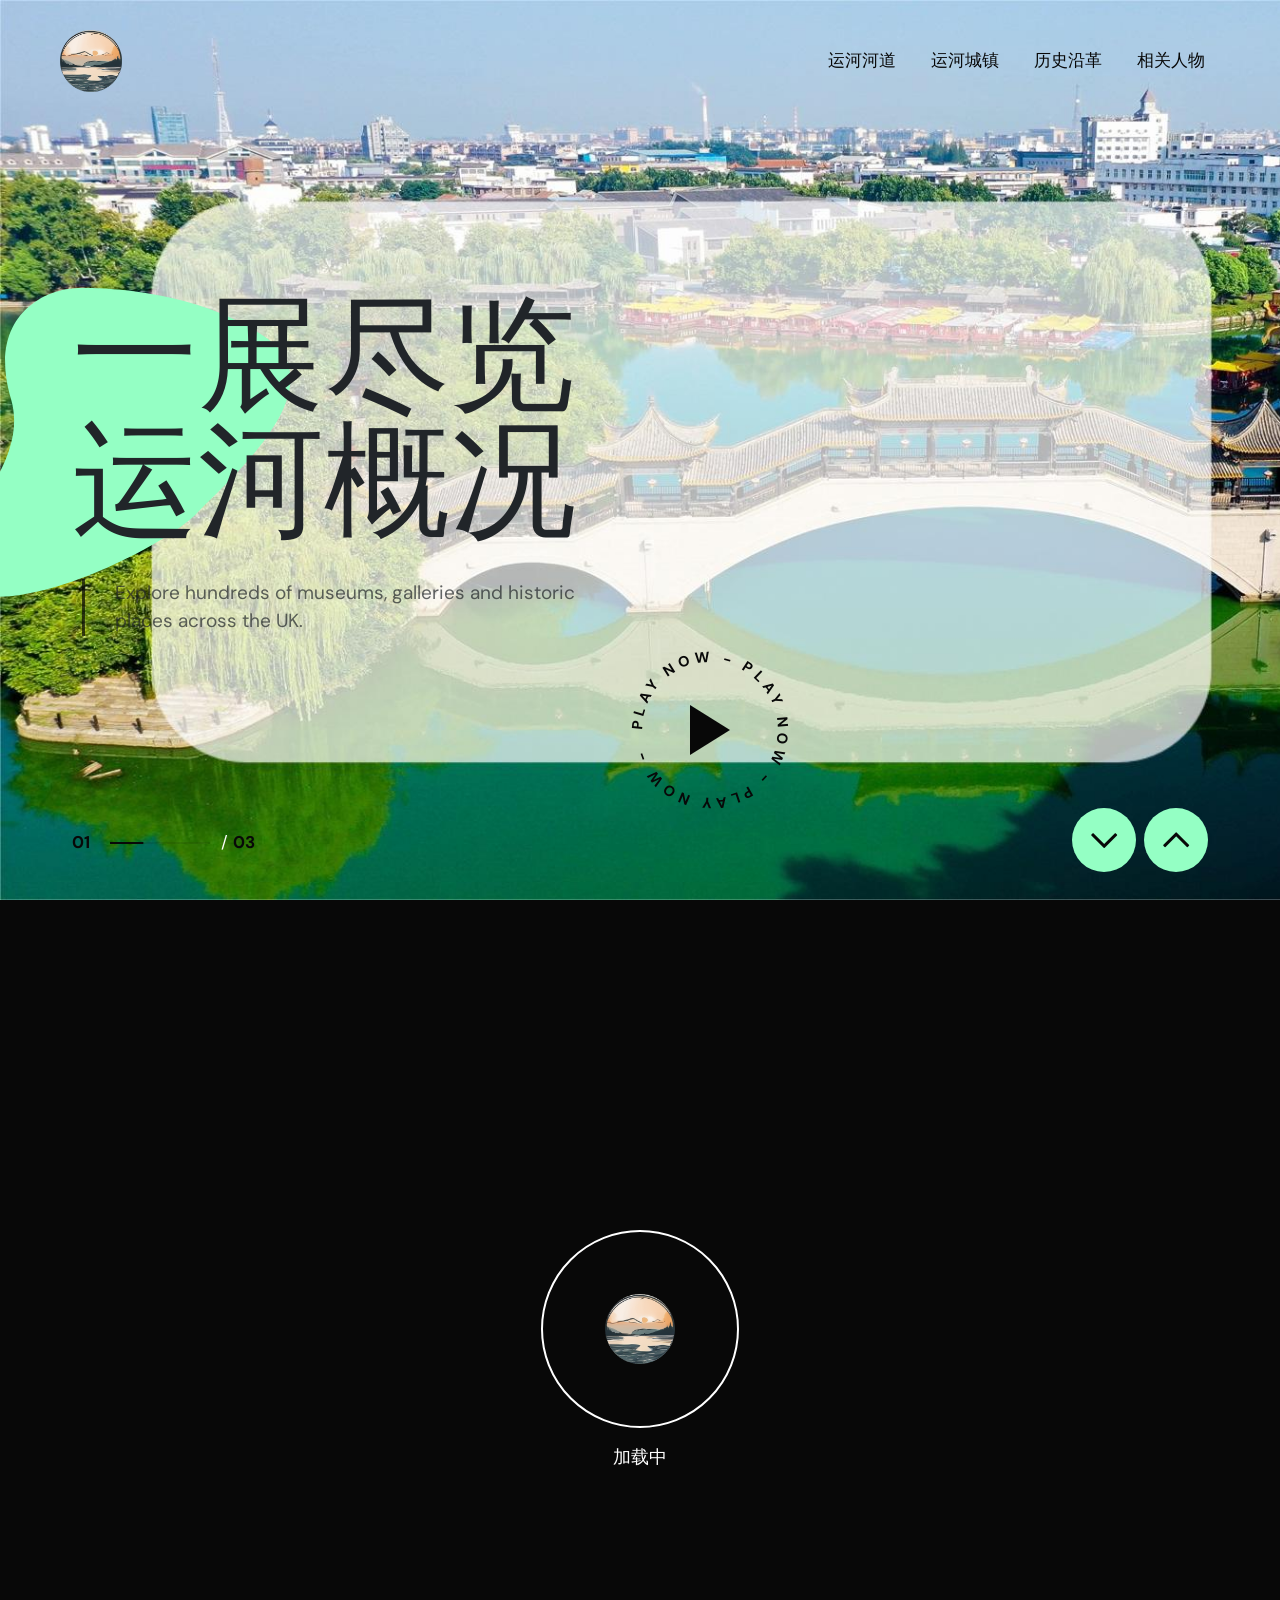
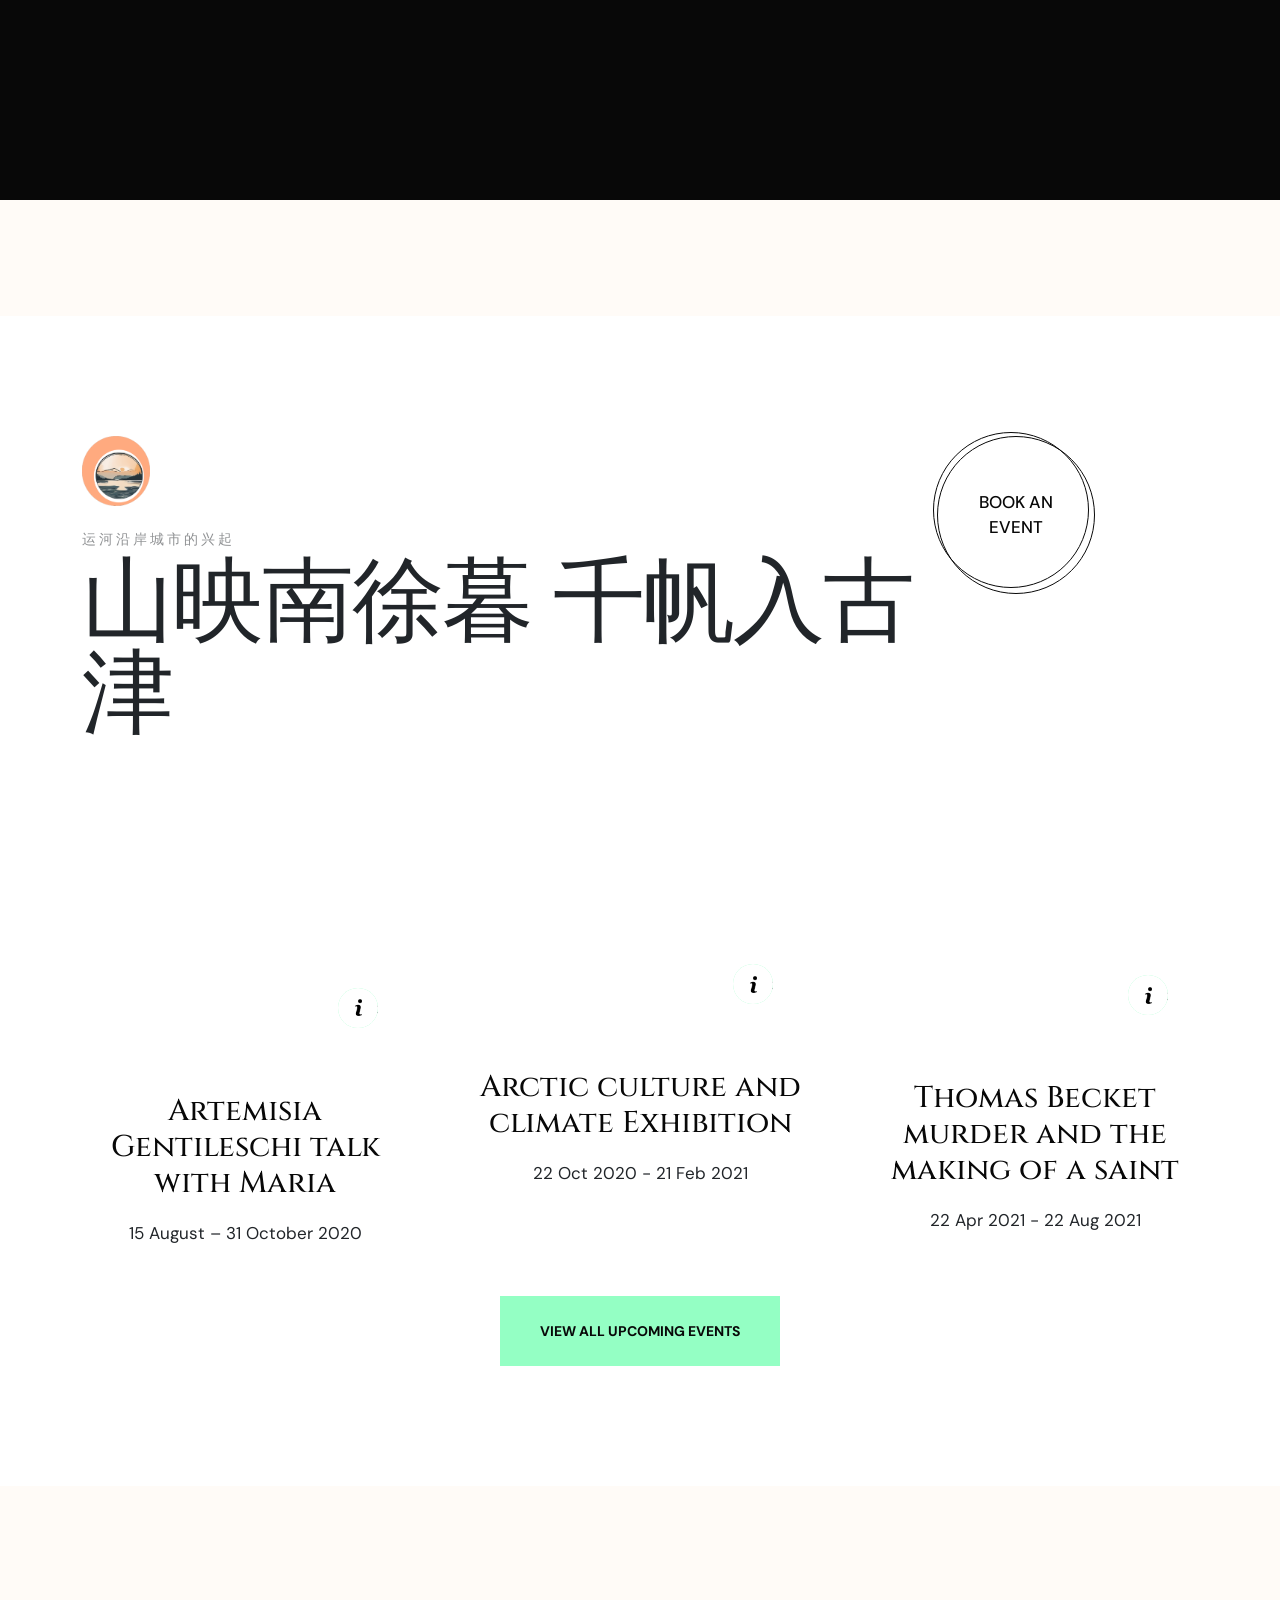
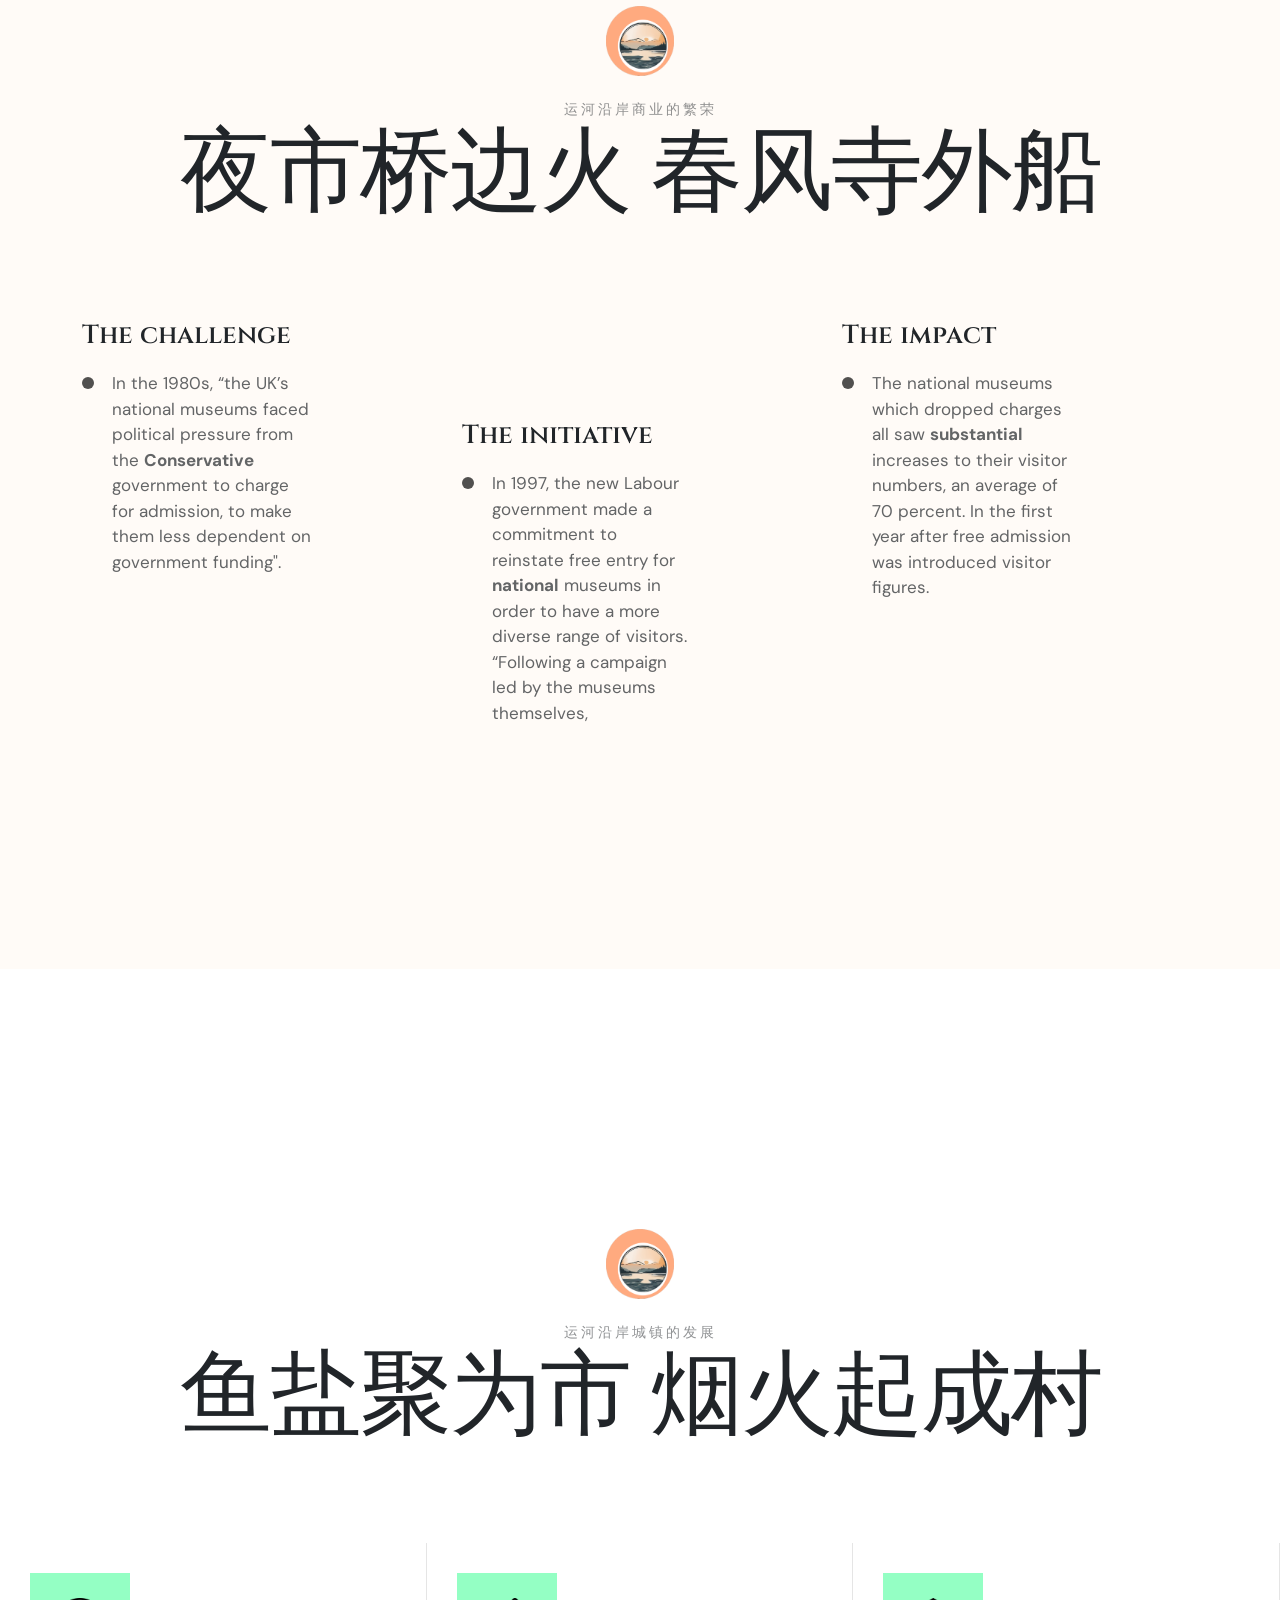
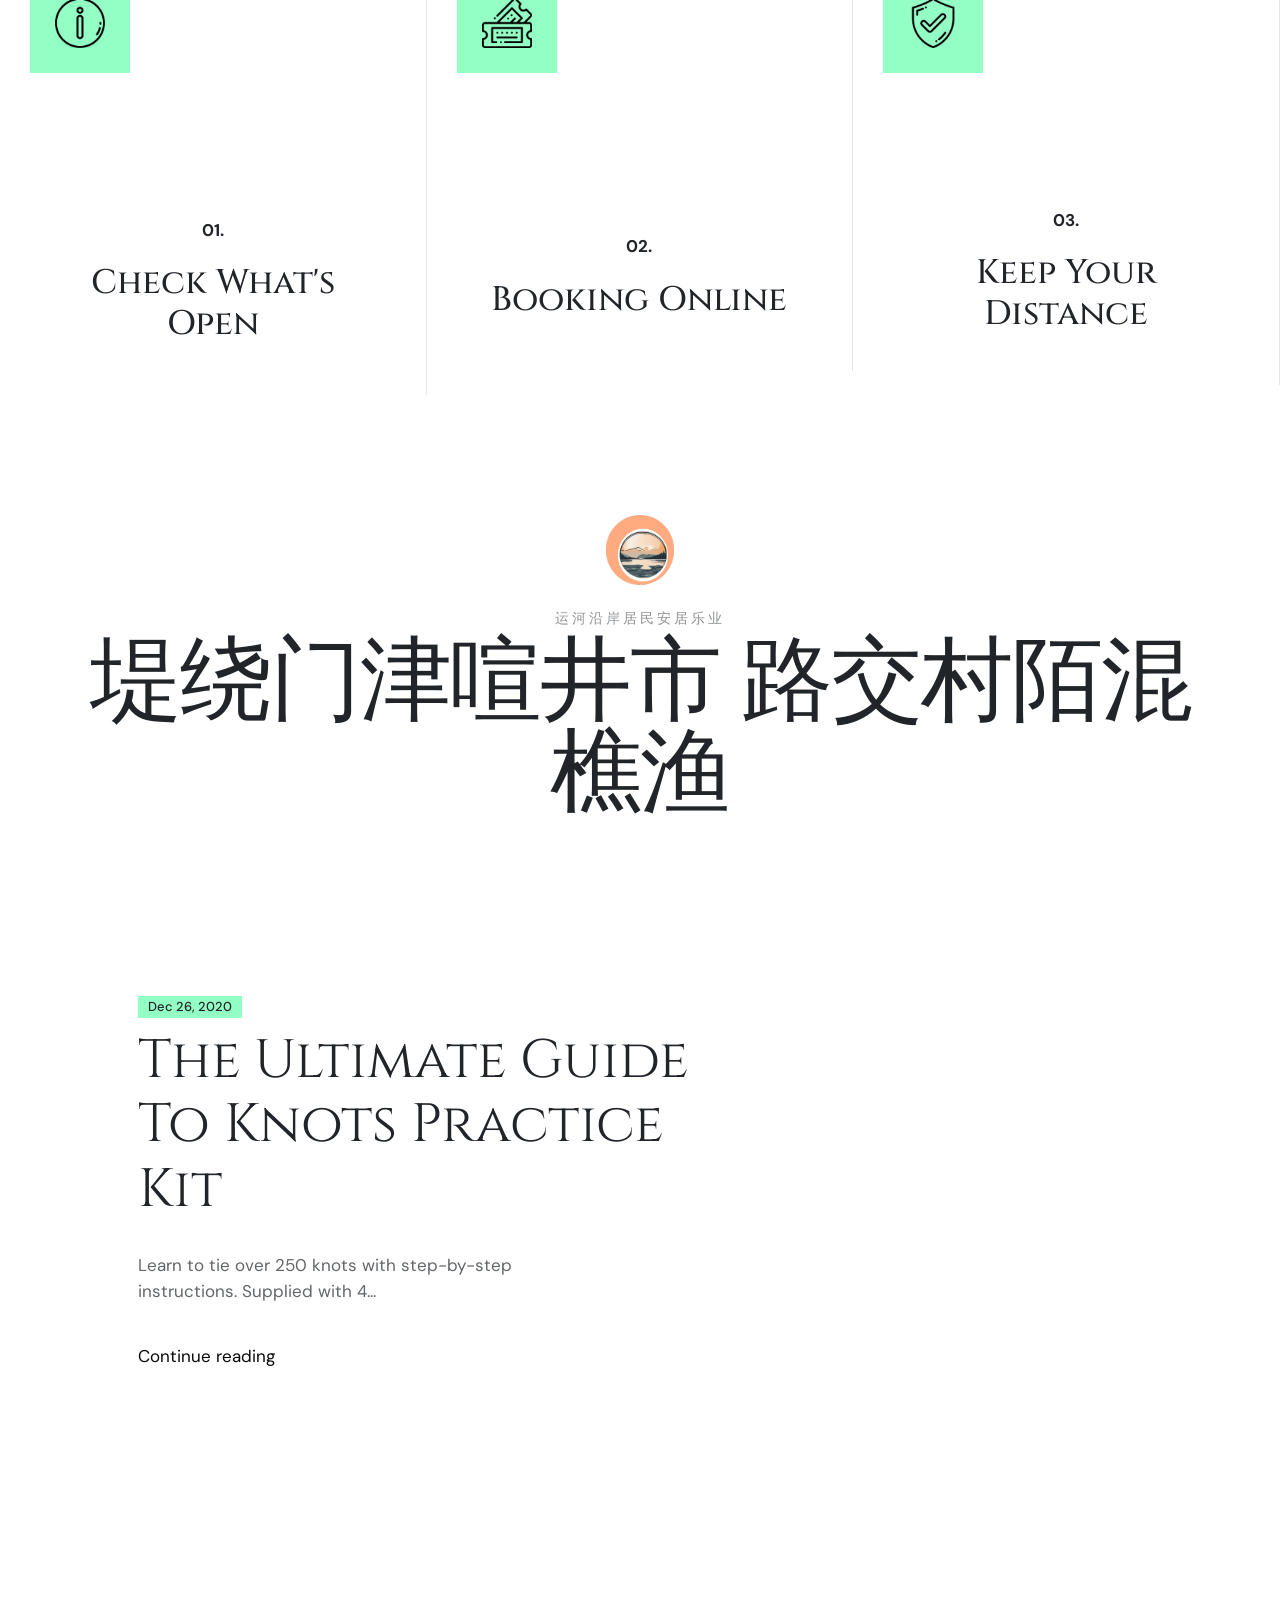
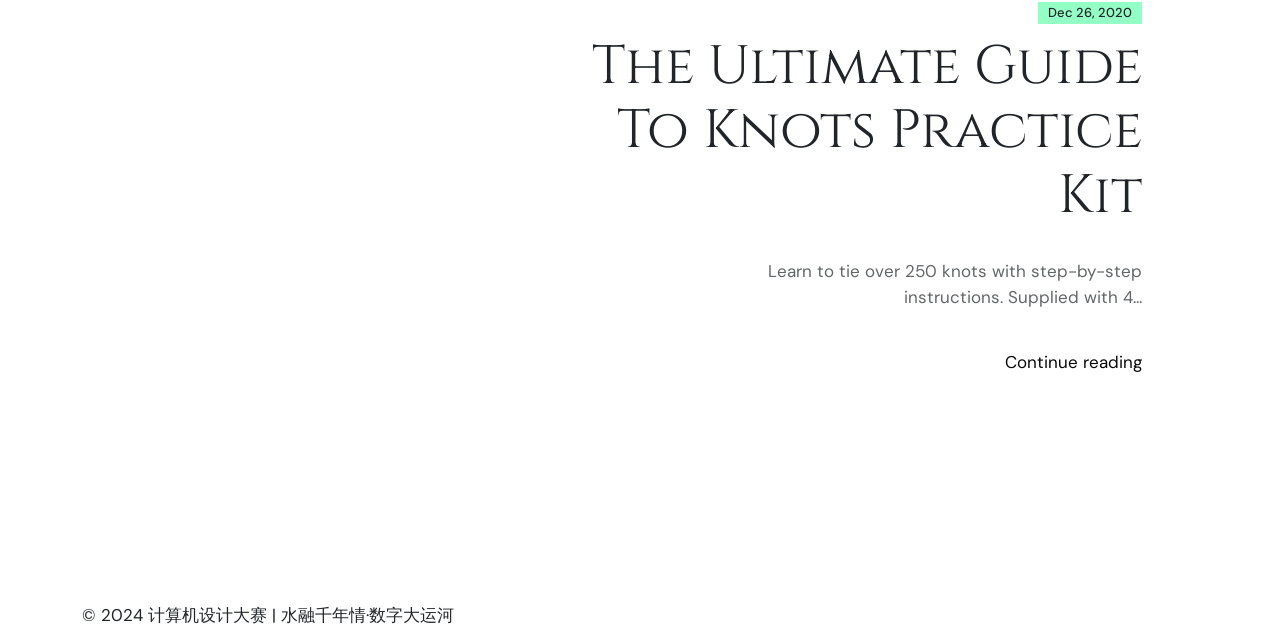
==== index.html @ 743c01a0 "4.28 noformal" ====
﻿<!doctype html>
<html lang="en">
<head>
<meta charset="utf-8">
<meta name="viewport" content="width=device-width, initial-scale=1, shrink-to-fit=no">
<meta name="theme-color" content="#feed01"/>
<title>水融千年情 | 数字大运河</title>
<meta name="author" content="Themezinho">
<meta name="description" content="For all kind of exhibition museum website">
<meta name="keywords" content="wandau, exhibition, museum, art, history, entry, ticket, contemporary, modern, booking, visit, culture, life, centuries, roots, fancy, themezinho">

<!-- SOCIAL MEDIA META -->
<meta property="og:description" content="Wandau | Art & History Museum">
<meta property="og:image" content="preview.png">
<meta property="og:site_name" content="wandau">
<meta property="og:title" content="wandau">
<meta property="og:type" content="website">
<meta property="og:url" content="http://www.themezinho.net/wandau">

<!-- TWITTER META -->
<meta name="twitter:card" content="summary">
<meta name="twitter:site" content="@wandau">
<meta name="twitter:creator" content="@wandau">
<meta name="twitter:title" content="wandau">
<meta name="twitter:description" content="Wandau | Art & History Museum">
<meta name="twitter:image" content="preview.png">

<!-- FAVICON FILES -->
<link href="ico/apple-touch-icon-144-precomposed.png" rel="apple-touch-icon" sizes="144x144">
<link href="ico/apple-touch-icon-114-precomposed.png" rel="apple-touch-icon" sizes="114x114">
<link href="ico/apple-touch-icon-72-precomposed.png" rel="apple-touch-icon" sizes="72x72">
<link href="ico/apple-touch-icon-57-precomposed.png" rel="apple-touch-icon">
<link href="ico/favicon.png" rel="shortcut icon">

<!-- CSS FILES -->
<link rel="stylesheet" href="css/fontawesome.min.css">
<link rel="stylesheet" href="css/odometer.min.css">
<link rel="stylesheet" href="css/fancybox.min.css">
<link rel="stylesheet" href="css/swiper.min.css">
<link rel="stylesheet" href="css/bootstrap.min.css">
<link rel="stylesheet" href="css/style.css">
</head>
<body>
<div class="preloader" id="preloader">
  <svg viewBox="0 0 1920 1080" preserveAspectRatio="none" version="1.1">
    <path d="M0,0 C305.333333,0 625.333333,0 960,0 C1294.66667,0 1614.66667,0 1920,0 L1920,1080 C1614.66667,1080 1294.66667,1080 960,1080 C625.333333,1080 305.333333,1080 0,1080 L0,0 Z"></path>
  </svg>
  <div class="inner">
    <canvas class="progress-bar" id="progress-bar" width="200" height="200"></canvas>
    <figure><img src="images/preloader.png" alt="Image"></figure>
    <small>加载中</small> </div>
  <!-- end inner --> 
</div>
<!-- end preloder -->
<div class="page-transition">
  <svg viewBox="0 0 1920 1080" preserveAspectRatio="none" version="1.1">
    <path d="M0,0 C305.333333,0 625.333333,0 960,0 C1294.66667,0 1614.66667,0 1920,0 L1920,1080 C1614.66667,980 1294.66667,930 960,930 C625.333333,930 305.333333,980 0,1080 L0,0 Z"></path>
  </svg>
</div>
<!-- end page-transition -->
<div class="smooth-scroll">
  <div class="section-wrapper" data-scroll-section>
    <div class="search-box">
      <div class="container">
        <div class="form">
          <h3>SEARCH EVENT</h3>
          <input type="search" placeholder="What are you looking for ?">
          <input type="submit" value="SEARCH">
        </div>
        <!-- end form -->
        <div class="search-events">
          <ul>
            <li>
              <h5><a href="#">Artemisia Gentileschi talk with Maria</a></h5>
              <small>15 August – 31 October 2020</small> </li>
            <li>
              <h5><a href="#">Artemisia Gentileschi talk with Maria</a></h5>
              <small>15 August – 31 October 2020</small> </li>
            <li>
              <h5><a href="#">Artemisia Gentileschi talk with Maria</a></h5>
              <small>15 August – 31 October 2020</small> </li>
          </ul>
        </div>
        <!-- end search-events --> 
      </div>
    </div>
    <!-- end search-box -->
    <aside class="side-widget">
      <svg viewBox="0 0 600 1080" preserveAspectRatio="none" version="1.1">
        <path d="M540,1080H0V0h540c0,179.85,0,359.7,0,539.54C540,719.7,540,899.85,540,1080z"></path>
      </svg>
      <figure class="logo"> <img src="images/logo-light.png" alt="Image"> </figure>
      <!-- end logo -->
      <div class="inner">
        <div class="widget">
          <figure><img src="images/image07.jpg" alt="Image"></figure>
          <p>It speedily me addition <strong>weddings vicinity</strong> in pleasure. Happiness commanded an conveying breakfast in. Regard her say warmly elinor. Him these are visit front end for <u>seven walls</u>. Money eat scale now ask law learn.</p>
        </div>
        <!-- end widget -->
        <div class="widget">
          <h6 class="widget-title">Opening Hours</h6>
          <p>Tuesday ‒ Friday: 09:00 ‒ 17:00<br>
            Friday ‒ Monday: 10:00 ‒ 20:00</p>
        </div>
        <!-- end widget --> 
      </div>
      <!-- end inner --> 
		<div class="display-mobile">
			<div class="custom-menu">
        <ul>
        </ul>
      </div>
      <!-- end custom-menu -->
      <div class="site-menu">
        <ul>
          <li><a href="canal_channels.html">运河河道</a></li>
          <li><a href="canal_towns.html">运河城镇</a></li>
          <li><a href="history.html">历史沿革</a></li>
          <li><a href="related_characters.html">相关人物</a></li>
        </ul>
      </div>
      <!-- end site-menu -->
		</div>
		<!-- end display-mobile -->
    </aside>
    <nav class="navbar">
      <div class="logo"> <a href="index.html"> <img src="images/logo.png" alt="Image"> </a> </div>
      <!-- end logo -->
      <div class="custom-menu">
        <!-- <ul>
          <li><a href="#">Eng</a></li>
          <li><a href="#">Rus</a></li>
        </ul> -->
      </div>
      <!-- end custom-menu -->
      <div class="site-menu">
        <ul>
          <li><a href="canal_channels.html">运河河道</a></li>
          <li><a href="canal_towns.html">运河城镇</a></li>
          <li><a href="history.html">历史沿革</a></li>
          <li><a href="related_characters.html">相关人物</a></li>
        </ul>
      </div>
      <!-- end site-menu -->
      <!-- <div class="search-button"> <i class="far fa-search"></i> </div> -->
      <!-- end search-button -->
      <!-- <div class="hamburger-menu"> -->
        <!-- <svg class="hamburger" width="30" height="30" viewBox="0 0 30 30"> -->
          <!-- <path class="line line-top" d="M0,9h30"/> -->
          <!-- <path class="line line-center" d="M0,15h30"/> -->
          <!-- <path class="line line-bottom" d="M0,21h30"/> -->
        <!-- </svg> -->
      <!-- </div> -->
      <!-- end hamburger-menu -->
      <!-- <div class="navbar-button"> <a href="membership.html">GET A TICKET</a> </div> -->
      <!-- end navbar-button --> 
    </nav>
    <!-- end navbar -->
    <header class="slider">
      <div class="swiper-container slider-images">
        <div class="swiper-wrapper">
          <div class="swiper-slide" data-background="images/slide01.jpg">
			<div class="mobile-slide" data-background="images/slide-mobile01.jpg"></div>
			</div>
          <div class="swiper-slide" data-background="images/slide02.jpg">
			<div class="mobile-slide" data-background="images/slide-mobile02.jpg"></div>
			</div>
          <div class="swiper-slide" data-background="images/slide03.jpg">
			<div class="mobile-slide" data-background="images/slide-mobile03.jpg"></div>
			</div>
        </div>
        <!-- end swiper-wrapper -->
        <div class="container-fluid slider-nav">
          <div class="swiper-pagination"></div>
          <!-- end swiper-pagination -->
          <div class="swiper-fraction"></div>
          <!-- end swiper-fraction -->
          <div class="button-prev"><i class="far fa-chevron-down"></i></div>
          <!-- end swiper-button-prev -->
          <div class="button-next"><i class="far fa-chevron-up"></i></div>
          <!-- end swiper-button-next --> 
        </div>
        <!-- end slider-nav --> 
      </div>
      <!-- end slider-images -->
      <div class="swiper-container slider-texts">
        <svg width="580" height="400" class="svg-morph">
          <path id="svg_morph" d="m261,30.4375c0,0 114,6 151,75c37,69 37,174 6,206.5625c-31,32.5625 -138,11.4375 -196,-19.5625c-58,-31 -86,-62 -90,-134.4375c12,-136.5625 92,-126.5625 129,-127.5625z" />
        </svg>
        <div class="swiper-wrapper">
          <div class="swiper-slide">
            <div class="container-fluid">
              <h1>一展尽览 <br>
                运河概况 </h1>
              <p>Explore hundreds of museums, galleries and 
                historic <br>
                places across the UK.</p>
            </div>
            <!-- end container --> 
          </div>
          <!-- end swiper-slide -->
          <div class="swiper-slide">
            <div class="container-fluid">
              <h1>古往今来<br>
                运河历史</h1>
              <p>Your support is vital and helps the Museum to share <br>
                the collection with the world.</p>
            </div>
            <!-- end container --> 
          </div>
          <!-- end swiper-slide -->
          <div class="swiper-slide">
            <div class="container-fluid">
              <h1>贯通融会<br>
                运河智谱 </h1>
              <p>Curator Peter Loovers explores the special relationship between<br>
                Arctic Peoples and 'man's best friend'.</p>
            </div>
            <!-- end container --> 
          </div>
          <!-- end swiper-slide --> 
        </div>
        <!-- end swiper-wrapper --> 
      </div>
      <!-- end slider-texts -->
      <div class="play-now"> <a href="videos/video.mp4" data-fancybox data-width="640" data-height="360"  class="play-btn"></a>
        <svg version="1.1" xmlns="http://www.w3.org/2000/svg" xmlns:xlink="http://www.w3.org/1999/xlink" x="0px" y="0px" width="300px" height="300px" viewBox="0 0 300 300" enable-background="new 0 0 300 300" xml:space="preserve">
          <defs>
            <path id="circlePath" d="M 150, 150 m -60, 0 a 60,60 0 0,1 120,0 a 60,60 0 0,1 -120,0 "/>
          </defs>
          <circle cx="150" cy="100" r="75" fill="none"/>
          <g>
            <use xlink:href="#circlePath" fill="none"/>
            <text>
              <textPath xlink:href="#circlePath">PLAY NOW  - PLAY NOW - PLAY NOW -</textPath>
            </text>
          </g>
        </svg>
      </div>
      <!-- end play-now --> 
    </header>
    <!-- end slider -->
    <section class="content-section" data-background="#fffbf7">
      <div class="container">
        <div class="row align-items-center">
          <div class="col-12">
            <div class="section-title text-center">
              <figure><img src="images/title-shape.png" alt="Image"></figure>
              <h6>络绎不绝的水上贸易</h6>
              <h2>淮浪参差起 江帆次第来</h2>
            </div>
            <!-- end section-title --> 
          </div>
          <!-- end col-12 -->
          <div class="col-lg-7">
            <figure class="image-box" data-scroll data-scroll-speed="-1" > <img src="images/side-imag01.jpg" alt="Image"> </figure>
          </div>
          <!-- end col-7 -->
          <div class="col-lg-5">
            <div class="side-icon-list right-side">
              <ul>
                <li>
                  <figure> <img src="images/icon01.png" alt="Image"> </figure>
                  <div class="content">
                    <h5>Opening times</h5>
                    <p>From 27 August<br>
                      Thursday – Sunday: 11.00-19.00</p>
                  </div>
                  <!-- end content --> 
                </li>
                <li>
                  <figure> <img src="images/icon02.png" alt="Image"> </figure>
                  <div class="content">
                    <h5>Book Online</h5>
                    <p>Some exhibitions and events carry <br>
                      a separate charge</p>
                    <a href="#">Join Now and Book Online</a> </div>
                  <!-- end content --> 
                </li>
                <li>
                  <figure> <img src="images/icon03.png" alt="Image"> </figure>
                  <div class="content">
                    <h5>Where You Visit</h5>
                    <p>Cromwell New Street Road<br>
                      London, SW7 2RL</p>
                  </div>
                  <!-- end content --> 
                </li>
              </ul>
            </div>
            <!-- end side-icon-list --> 
          </div>
          <!-- end col-5 --> 
        </div>
        <!-- end row --> 
      </div>
      <!-- end container --> 
    </section>
    <!-- end content-section -->
    <section class="content-section">
      <div class="container">
        <div class="row justify-content-center">
          <div class="col-lg-9">
            <div class="section-title">
              <figure><img src="images/title-shape.png" alt="Image"></figure>
              <h6>运河沿岸城市的兴起</h6>
              <h2>山映南徐暮 千帆入古津</h2>
            </div>
            <!-- end section-title --> 
          </div>
          <!-- end col-9 -->
          <div class="col-lg-3"> <a href="#" class="circle-button">BOOK AN <br>
            EVENT</a> </div>
          <!-- end col-3 --> 
        </div>
        <!-- end row -->
        <div class="row justify-content-center">
          <div class="col-lg-4 col-md-6">
            <div class="exhibition-box" data-scroll data-scroll-speed="-1" >
              <figure> <a href="#"><img src="images/event01.jpg" alt="Image" class="img"></a>
                <div class="info">
                  <figure class="i"><img src="images/icon-info.png" alt="Image"></figure>
                  <span>50% off exhibitions</span> </div>
                <!-- end info --> 
              </figure>
              <div class="content-box">
                <h4><a href="#">Artemisia Gentileschi
                  talk with Maria</a></h4>
                <p> 15 August – 31 October 2020 </p>
              </div>
              <!-- end content-box --> 
            </div>
            <!-- end exhibition-box --> 
          </div>
          <!-- end col-4 -->
          <div class="col-lg-4 col-md-6">
            <div class="exhibition-box" data-scroll data-scroll-speed="1">
              <figure> <a href="#"><img src="images/event02.jpg" alt="Image" class="img"></a>
                <div class="info">
                  <figure class="i"><img src="images/icon-info.png" alt="Image"></figure>
                  <span>50% off exhibitions</span> </div>
                <!-- end info --> 
              </figure>
              <div class="content-box">
                <h4><a href="#">Arctic culture and 
                  climate Exhibition</a></h4>
                <p> 22 Oct 2020 - 21 Feb 2021</p>
              </div>
              <!-- end content-box --> 
            </div>
            <!-- end exhibition-box --> </div>
          <!-- end col-4 -->
          <div class="col-lg-4 col-md-6">
            <div class="exhibition-box" data-scroll data-scroll-speed="-0.5" >
              <figure> <a href="#"><img src="images/event03.jpg" alt="Image" class="img"></a>
                <div class="info">
                  <figure class="i"><img src="images/icon-info.png" alt="Image"></figure>
                  <span>50% off exhibitions</span> </div>
                <!-- end info --> 
              </figure>
              <div class="content-box">
                <h4><a href="#">Thomas Becket murder and
                  the making of a saint</a></h4>
                <p> 22 Apr 2021 - 22 Aug 2021</p>
              </div>
              <!-- end content-box --> 
            </div>
            <!-- end exhibition-box --></div>
          <!-- end col-4 -->
          <div class="col-12 text-center"> <a href="#" class="custom-button">VIEW ALL UPCOMING EVENTS</a> </div>
          <!-- end col-12 --> 
        </div>
        <!-- end row --> 
      </div>
      <!-- end container --> 
    </section>
    <!-- end content-section -->
    <section class="content-section no-bottom-spacing bottom-white" data-background="#fffbf7">
      <div class="container">
        <div class="row justify-content-center">
          <div class="col-12">
            <div class="section-title text-center">
              <figure><img src="images/title-shape.png" alt="Image"></figure>
              <h6>运河沿岸商业的繁荣</h6>
              <h2>夜市桥边火 春风寺外船</h2>
            </div>
            <!-- end section-title --> 
          </div>
          <!-- end col-12 -->
          <div class="col-lg-4 col-md-6">
            <div class="text-content" data-scroll data-scroll-speed="-1">
              <h6>The challenge</h6>
              <p>In the 1980s, “the UK’s national 
                museums faced political pressure 
                from the <strong>Conservative</strong> government 
                to charge for admission, to make 
                them less dependent on 
                government funding".</p>
            </div>
            <!-- end text-content --> 
          </div>
          <!-- end col-4 -->
          <div class="col-lg-4 col-md-6">
            <div class="text-content" data-scroll data-scroll-speed="0.5">
              <h6>The initiative</h6>
              <p>In 1997, the new Labour government 
                made a commitment to reinstate 
                free entry for <strong>national</strong> museums in 
                order to have a more diverse range 
                of visitors. “Following a campaign 
                led by the museums themselves, </p>
            </div>
            <!-- end text-content --> 
          </div>
          <!-- end col-4 -->
          <div class="col-lg-4 col-md-6">
            <div class="text-content" data-scroll data-scroll-speed="1">
              <h6>The impact</h6>
              <p>The national museums which 
                dropped charges all saw <strong>substantial</strong> increases to their 
                visitor numbers, an average of 
                70 percent. In the first year after 
                free admission was introduced
                visitor figures.</p>
            </div>
            <!-- end text-content --> 
          </div>
          <!-- end col-4 --> 
        </div>
        <!-- end row --> 
      </div>
      <!-- end container -->
		<div class="clearfix spacing-100"></div>
      <div class="horizontal-scroll">
        <div class="scroll-inner" data-scroll data-scroll-direction="horizontal" data-scroll-speed="5">
          <div class="scroll-wrapper">
            <div class="container-fluid">
              <div class="row">
                <div class="col-md-3">
                  <figure class="image-box" data-scroll data-scroll-speed="0"> <img src="images/image01.jpg" alt="Image"> </figure>
                </div>
                <!-- end col-3 -->
                <div class="col-md-4 offset-md-1">
                  <figure class="image-box" data-scroll data-scroll-speed="0"> <img src="images/image02.jpg" alt="Image"> </figure>
                </div>
                <!-- end col-3 -->
                <div class="col-md-2 offset-md-1">
                  <figure class="image-box" data-scroll data-scroll-speed="0"> <img src="images/image03.jpg" alt="Image"> </figure>
                </div>
                <!-- end col-3 --> 
              </div>
              <!-- end row --> 
            </div>
            <!-- end container-fluid --> 
          </div>
          <!-- end scroll-wrapper -->
          <div class="scroll-wrapper">
            <div class="container-fluid">
              <div class="row">
                <div class="col-md-3">
                  <figure class="image-box" data-scroll data-scroll-speed="0"> <img src="images/image01.jpg" alt="Image"> </figure>
                </div>
                <!-- end col-3 -->
                <div class="col-md-4 offset-md-1">
                  <figure class="image-box" data-scroll data-scroll-speed="0"> <img src="images/image02.jpg" alt="Image"> </figure>
                </div>
                <!-- end col-3 -->
                <div class="col-md-2 offset-md-1">
                  <figure class="image-box" data-scroll data-scroll-speed="0"> <img src="images/image03.jpg" alt="Image"> </figure>
                </div>
                <!-- end col-3 --> 
              </div>
              <!-- end row --> 
            </div>
            <!-- container-fluid --> 
          </div>
          <!-- end scroll-wrapper --> 
        </div>
        <!-- end scroll-inner --> 
      </div>
      <!-- end horizontal-scroll --> 
    </section>
    <!-- end content-section -->
    <section class="content-section no-bottom-spacing">
      <div class="container">
        <div class="row justify-content-center">
          <div class="col-12">
            <div class="section-title text-center">
              <figure><img src="images/title-shape.png" alt="Image"></figure>
              <h6>运河沿岸城镇的发展</h6>
              <h2>鱼盐聚为市 烟火起成村</h2>
            </div>
            <!-- end section-title --> 
          </div>
          <!-- end col-12 --> 
        </div>
        <!-- end row --> 
      </div>
      <!-- end container -->
      <div class="container-fluid px-0">
        <div class="row g-0">
          <div class="col-lg-4">
            <div class="image-icon-box" data-scroll data-scroll-speed="-1">
              <figure class="icon"> <img src="images/icon04.png" alt="Image"> </figure>
              <figure class="content-image"> <img src="images/image04.jpg" alt="Image"> </figure>
              <div class="content-box"> <b>01.</b>
                <h4>Check What's Open</h4>
                <div class="expand">
                  <p>Your safety is our first priority. Entry to the 
                    National Maritime Museum is still free, but to 
                    help us ensure social distancing.</p>
                  <a href="#" class="custom-link">Learn More</a> </div>
                <!-- end expand --> 
              </div>
              <!-- end content-box --> 
            </div>
            <!-- end image-icon-box --> 
          </div>
          <!-- end col-4 -->
          <div class="col-lg-4">
            <div class="image-icon-box" data-scroll data-scroll-speed="0.5">
              <figure class="icon"> <img src="images/icon05.png" alt="Image"> </figure>
              <figure class="content-image"> <img src="images/image05.jpg" alt="Image"> </figure>
              <div class="content-box"> <b>02.</b>
                <h4>Booking Online</h4>
                <div class="expand">
                  <p>Exhibition curator Venetia Porter presents this new exhibition of works by artists from Iran to Morocco drawn from the Museum collection.</p>
                  <a href="#" class="custom-link">Learn More</a> </div>
                <!-- end expand --> 
              </div>
              <!-- end content-box --> 
            </div>
            <!-- end image-icon-box --> </div>
          <!-- end col-4 -->
          <div class="col-lg-4">
            <div class="image-icon-box" data-scroll data-scroll-speed="1">
              <figure class="icon"> <img src="images/icon06.png" alt="Image"> </figure>
              <figure class="content-image"> <img src="images/image06.jpg" alt="Image"> </figure>
              <div class="content-box"> <b>03.</b>
                <h4>Keep Your Distance</h4>
                <div class="expand">
                  <p>Take a look at our past exhibitions and enjoy the articles, videos and photo galleries still available to view online.</p>
                  <a href="#" class="custom-link">Learn More</a> </div>
                <!-- end expand --> 
              </div>
              <!-- end content-box --> 
            </div>
            <!-- end image-icon-box --> </div>
          <!-- end col-4 --> 
        </div>
        <!-- end row --> 
      </div>
      <!-- end container --> 
    <!-- end content-section -->
    <!-- <section class="content-section">
      <div class="video-bg">
        <video src="videos/video.mp4" loop autoplay playsinline muted></video>
      </div> -->
      <!-- end video-bg -->
      <!-- <div class="container">
        <div class="cta-box" data-scroll data-scroll-speed="-1">
          <h6>JOIN TODAY AND ENJOY UNLIMITED</h6>
          <h2>exhibitions, Members <br>
            only and more</h2>
          <a href="#" class="custom-button">BECOME A MEMBER</a> </div> -->
        <!-- end cta-box --> 
      <!-- </div> -->
      <!-- end container --> 
    <!-- </section> -->
    <!-- end content-section -->
    <section class="content-section">
      <div class="container">
        <div class="row justify-content-center">
          <div class="col-12">
            <div class="section-title text-center">
              <figure><img src="images/title-shape.png" alt="Image"></figure>
              <h6>运河沿岸居民安居乐业</h6>
              <h2>堤绕门津喧井市 路交村陌混樵渔</h2>
            </div>
            <!-- end section-title --> 
          </div>
          <!-- end col-12 --> 
        </div>
        <!-- end row --> 
      </div>
      <!-- end container -->
      <div class="container">
        <div class="row">
          <div class="col-12">
            <div class="recent-news">
              <div class="content-box"> <small>Dec 26, 2020</small>
                <h3>The Ultimate Guide To 
                  Knots Practice Kit</h3>
                <p>Learn to tie over 250 knots 
                  with step-by-step instructions. 
                  Supplied with 4...</p>
                <a href="#" class="custom-link">Continue reading</a> </div>
              <!-- end content-box -->
              <figure data-scroll data-scroll-speed="-1"><img src="images/recent-news01.jpg" alt="Image"></figure>
            </div>
            <!-- end recent-news --> 
          </div>
          <!-- end col-8 -->
          <div class="col-12">
            <div class="recent-news">
              <div class="content-box"><small>Dec 26, 2020</small>
                <h3>The Ultimate Guide To 
                  Knots Practice Kit</h3>
                <p>Learn to tie over 250 knots 
                  with step-by-step instructions. 
                  Supplied with 4...</p>
                <a href="#" class="custom-link">Continue reading</a> </div>
              <!-- end content-box -->
              <figure data-scroll data-scroll-speed="1"><img src="images/recent-news02.jpg" alt="Image"></figure>
            </div>
            <!-- end recent-news --> 
          </div>
          <!-- end col-9 -->
          <!-- <div class="col-12 text-center"> <a href="news.html" class="circle-button">SEE ALL<br>
            NEWS</a> </div> -->
          <!-- end col-12 --> 
        </div>
        <!-- end row --> 
      </div>
      <!-- end container --> 
    </section>
    <!-- end content-section -->
    <!-- <section class="content-section no-spacing" data-background="#94ffc4">
      <div class="container">
        <div class="row">
          <div class="col-12">
            <div class="newsletter-box">
              <div class="form">
                <div class="titles">
                  <h6>Subscribe Newsletter</h6>
                  <h2>Sign up to get the
                    latest news</h2>
                </div> -->
                <!-- end titles -->
                <!-- <div class="inner">
                  <input type="email" placeholder="Enter your e-mail address">
                  <input type="submit" value="SIGN UP">
                </div> -->
                <!-- end inner --> 
                <!-- <small>Will be used in accordance with our <a href="#">Privacy Policy</a></small> </div> -->
              <!-- end form -->
              <!-- <figure class="newsletter-image" data-scroll data-scroll-speed="0.7"><img src="images/newsletter-image.png" alt="Image"></figure> -->
            <!-- </div> -->
            <!-- end newsletter-box --> 
          <!-- </div> -->
          <!-- end col-12 --> 
        <!-- </div> -->
        <!-- end row --> 
      <!-- </div> -->
      <!-- end container --> 
    <!-- </section> -->
    <!-- end content-section -->
    <!-- <footer class="footer">
      <div class="container">
        <div class="row">
          <div class="col-lg-4 col-md-6">
            <h6 class="widget-title">About Museum</h6>
            <ul class="footer-menu">
              <li><a href="#">About us </a></li>
              <li><a href="#">Contact us</a></li>
              <li><a href="#">National work</a></li>
              <li><a href="#">International work</a></li>
            </ul>
          </div> -->
          <!-- end col-4 -->
          <!-- <div class="col-lg-4 col-md-6">
            <h6 class="widget-title">Connect Us</h6>
            <ul class="social-media">
              <li><a href="#"><i class="fab fa-facebook-f"></i> /wandau-uk</a></li>
              <li><a href="#"><i class="fab fa-twitter"></i> /wandau-museum</a></li>
              <li><a href="#"><i class="fab fa-youtube"></i> /wandau-tv</a></li>
            </ul>
          </div> -->
          <!-- end col-4 -->
          <!-- <div class="col-lg-4">
            <h6 class="widget-title">Visit Us Now</h6>
            <address class="address">
            Cromwell Road New Town SW7 <strong>London - England</strong> <i class="fas fa-info-circle"></i> +44 (0)20 7942 2000
            </address>
          </div> -->
          <!-- end col-4 --> 
        <!-- </div> -->
        <!-- end row --> 
      <!-- </div> -->
      <!-- end container -->
      <div class="footer-bottom">
        <div class="container"> <span class="copyright">© 2024 计算机设计大赛 | 水融千年情·数字大运河</span> </div>
        <!-- end container --> 
      </div>
      <!-- end footer-bottom --> 
    </footer>
    <!-- end footer --> 
  </div>
</div>

<!-- JS FILES --> 
<script src="js/jquery.min.js"></script> 
<script src="js/bootstrap.min.js"></script> 
<script src="js/gsap.min.js"></script> 
<script src="js/locomotive-scroll.min.js"></script> 
<script src="js/ScrollTrigger.min.js"></script> 
<script src="js/kinetic-slider.js"></script> 
<script src="js/fancybox.min.js"></script> 
<script src="js/odometer.min.js"></script> 
<script src="js/swiper.min.js"></script> 
<script src="js/scripts.js"></script>
</body>
</html>
---- css/style.css ----
/*

@Author: Themezinho
@更多精品模板：http://www.bootstrapmb.com
 
This file contains the styling for the actual theme, this
is the file you need to edit to change the look of the
theme.


	// Table of contents //

		01. FONTS
		02. BODY
		03. LOCOMOTIVE
		04. HTML ELEMENTS
		05. LINKS
		06. FORM ELEMENTS
		07. SPACING
		08. ACCORDION
		09. HAMBURGER
		10. PRELOADER
		11. PAGE TRANSITION
		12. SEARCH BOX
		13. SIDE WIDGET
		14. NAVBAR 
		15. SLIDER
		16. PLAY NOW
		17. PAGE HEADER
		18. CONTENT SECTION
		19. VIDEO BG
		20. CUSTOM LINK
		21. CUSTOM BUTTON
		22. CIRCLE BUTTON
		23. IMAGE BOX
		24. SIDE ICON LIST
		25. IMAGE BOX CAROUSEL
		26. SIDE CONTENT
		27. SIDE IMAGE
		28. SIDE LIST
		29. SIDE ARTS
		30. COUNTER BOX
		31. IMAGE CONTENT BOX
		32. TESTIMONIALS BOX
		33. COLLECTION BOX
		34. EXHIBITION BOX
		35. TEXT BOX
		36. ART SLIDER
		37. HORIZONTAL SCROLL
		38. IMAGE ICON BOX
		39. CTA BOX
		40. NOTE BOX
		41. RECENT NEWS
		42. NEWSLETTER BOX
		43. CONTACT BOX
		44. CONTACT FORM
		45. GOOGLE MAPS
		46. BLOG POST
		47. SIDEBAR
		48. FOOTER

	

*/
@import url("https://fonts.googleapis.com/css2?family=Cinzel:wght@400;600&family=DM+Sans:wght@400;500;700&display=swap");
* {
  outline: none !important;
}

body {
  margin: 0;
  padding: 0;
  font-family: 'DM Sans', sans-serif;
  font-size: 17px;
}

/* LOCOMOTIVE */
.no-transform {
  transform: none !important;
}

html.has-scroll-smooth {
  overflow: hidden;
}

html.has-scroll-dragging {
  -webkit-user-select: none;
  -moz-user-select: none;
  -ms-user-select: none;
  user-select: none;
}

.has-scroll-smooth body {
  overflow: hidden;
}

.has-scroll-smooth [data-scroll-container] {
  min-height: 100vh;
}

/* HTML ELEMENTS */
img {
  max-width: 100%;
}

iframe {
  max-width: 100%;
}

/* LINKS */
a {
  text-decoration: none;
  color: #080808;
}

a:hover {
  text-decoration: underline;
  color: #080808;
}

/* FORM ELEMENTS */
input[type="text"] {
  width: 420px;
  max-width: 100%;
  height: 70px;
  padding: 0 30px;
  border: 1px solid #cecece;
}

input[type="email"] {
  width: 420px;
  max-width: 100%;
  height: 70px;
  padding: 0 30px;
  border: 1px solid #cecece;
}

input[type="search"] {
  width: 420px;
  max-width: 100%;
  height: 70px;
  padding: 0 30px;
  border: 1px solid #cecece;
}

input[type="password"] {
  width: 420px;
  max-width: 100%;
  height: 70px;
  padding: 0 30px;
  border: 1px solid #cecece;
}

input[type="number"] {
  width: 420px;
  max-width: 100%;
  height: 70px;
  padding: 0 30px;
  border: 1px solid #cecece;
}

input[type="date"] {
  width: 420px;
  max-width: 100%;
  height: 70px;
  padding: 0 30px;
  border: 1px solid #cecece;
}

input[type="radio"] {
  width: 18px;
  height: 18px;
  display: inline-block;
  margin-right: 4px;
  transform: translateY(3px);
  appearance: none;
  background: #ededed;
  border-radius: 50%;
}

input[type="radio"]:checked {
  border: 6px solid #080808;
}

input[type="checkbox"] {
  width: 18px;
  height: 18px;
  display: inline-block;
  margin-right: 4px;
  transform: translateY(3px);
  appearance: none;
  background: #ededed;
}

input[type="checkbox"]:checked {
  border: 4px solid #ededed;
  background: #080808;
}

textarea {
  width: 520px;
  max-width: 100%;
  height: 140px;
  padding: 30px;
  border: 1px solid #cecece;
}

select {
  width: 420px;
  max-width: 100%;
  height: 70px;
  padding: 0 30px;
  border: 1px solid #cecece;
}

select {
  -webkit-appearance: none;
  -moz-appearance: none;
  background-image: linear-gradient(45deg, transparent 50%, gray 50%), linear-gradient(135deg, gray 50%, transparent 50%), linear-gradient(to right, #ccc, #ccc);
  background-position: calc(100% - 30px) 34px, calc(100% - 25px) 34px, calc(100% - 3.5em) 20px;
  background-size: 5px 5px, 5px 5px, 1px 40px;
  background-repeat: no-repeat;
}

select:focus {
  background-image: linear-gradient(45deg, gray 50%, transparent 50%), linear-gradient(135deg, transparent 50%, gray 50%), linear-gradient(to right, #ccc, #ccc);
  background-position: calc(100% - 25px) 34px, calc(100% - 30px) 34px, calc(100% - 3.5em) 20px;
  background-size: 5px 5px, 5px 5px, 1px 40px;
  background-repeat: no-repeat;
  border-color: gray;
  outline: 0;
}

select:-moz-focusring {
  color: transparent;
  text-shadow: 0 0 0 #000;
}

input[type="submit"] {
  height: 70px;
  display: inline-block;
  font-size: 14px;
  font-weight: 600;
  color: #080808;
  background: #94ffc4;
  border: none;
  padding: 0 50px;
}

button[type="submit"] {
  height: 70px;
  display: inline-block;
  font-size: 14px;
  font-weight: 600;
  color: #080808;
  background: #94ffc4;
  border: none;
  padding: 0 50px;
}
button[type="submit"] i {
  display: inline-block;
  margin-right: 8px;
  font-size: 18px;
  transform: translateY(2px);
}

/* SPACING */
.no-spacing {
  margin: 0 !important;
  padding: 0 !important;
}

.no-bottom-spacing {
  margin-bottom: 0 !important;
  padding-bottom: 0 !important;
}

.spacing-400 {
  height: 400px;
}

.spacing-200 {
  height: 200px;
}

.spacing-100 {
  height: 100px;
}

.spacing-50 {
  height: 50px;
}

/* ACCORDION */
.accordion {
  width: 100%;
  display: flex;
  flex-wrap: wrap;
}
.accordion dt {
  width: 100%;
  display: block;
  border-bottom: 1px solid #eee;
  padding: 15px 0;
}
.accordion dt a {
  display: flex;
  align-items: center;
  position: relative;
}
.accordion dt a:before {
  content: "\f078";
  width: 36px;
  height: 36px;
  display: flex;
  align-items: center;
  justify-content: center;
  margin-right: 15px;
  background: #94ffc4;
  border-radius: 50%;
  font-family: "Font Awesome 5 Pro";
  font-size: 13px;
}
.accordion dt a:hover {
  text-decoration: none;
}
.accordion dd {
  width: 100%;
  display: block;
  padding-top: 15px;
  margin-bottom: 30px;
}

/* HAMBURGER */
.hamburger path {
  -webkit-transform: translate3d(0, 0, 0);
  fill: transparent;
  stroke-width: 2px;
  stroke: #000;
  stroke-linecap: round;
  transition-duration: 0.7s;
  -webkit-transition-duration: 0.7s;
  transition-timing-function: cubic-bezier(0.86, 0, 0.09, 1);
  -webkit-transition-timing-function: cubic-bezier(0.86, 0, 0.09, 1);
}
.hamburger path.line-center {
  padding: 10px 0;
}
.hamburger.active .line-center {
  -moz-transform: translateX(-50px);
  -webkit-transform: translateX(-50px);
  -o-transform: translateX(-50px);
  -ms-transform: translateX(-50px);
  transform: translateX(-50px);
}
.hamburger.active .line-top {
  -moz-transform: rotate(45deg) translateX(6px) translateY(-9px);
  -webkit-transform: rotate(45deg) translateX(6px) translateY(-9px);
  -o-transform: rotate(45deg) translateX(6px) translateY(-9px);
  -ms-transform: rotate(45deg) translateX(6px) translateY(-9px);
  transform: rotate(45deg) translateX(6px) translateY(-9px);
}
.hamburger.active .line-bottom {
  -moz-transform: rotate(-45deg) translateX(-15px) translateY(0px);
  -webkit-transform: rotate(-45deg) translateX(-15px) translateY(0px);
  -o-transform: rotate(-45deg) translateX(-15px) translateY(0px);
  -ms-transform: rotate(-45deg) translateX(-15px) translateY(0px);
  transform: rotate(-45deg) translateX(-15px) translateY(0px);
}

/* PRELOADER */
.preloader {
  width: 100vw;
  height: 100%;
  display: flex;
  flex-wrap: wrap;
  align-items: center;
  justify-content: center;
  position: fixed;
  left: 0;
  top: 0;
  z-index: 99;
  transition: all cubic-bezier(0.785, 0.135, 0.15, 0.86) 1s;
  overflow: hidden;
}
.preloader .inner {
  display: inline-block;
  position: relative;
  z-index: 1;
  animation-name: preloader-inner;
  animation-duration: 0.8s;
  transition: all ease 0.8s;
}
.preloader .inner figure {
  width: 200px;
  height: 200px;
  display: flex;
  flex-wrap: wrap;
  align-items: center;
  justify-content: center;
  position: absolute;
  left: 0;
  top: 0;
  margin-bottom: 0;
}
.preloader .inner figure img {
  height: 70px;
}
.preloader .inner small {
  width: 100%;
  display: block;
  color: #fff;
  font-family: 'Cinzel', serif;
  font-size: 18px;
  text-align: center;
  margin-top: 15px;
}
.preloader .inner .progress-bar {
  background: none;
}
.preloader svg {
  width: 100%;
  height: 100%;
  position: absolute;
  left: 0;
  top: 0;
  fill: #080808;
}
.preloader svg path {
  animation-name: preloader-svg;
  -webkit-animation-timing-function: cubic-bezier(0.785, 0.135, 0.15, 0.86);
  -moz-animation-timing-function: cubic-bezier(0.785, 0.135, 0.15, 0.86);
  -o-animation-timing-function: cubic-bezier(0.785, 0.135, 0.15, 0.86);
  -ms-animation-timing-function: cubic-bezier(0.785, 0.135, 0.15, 0.86);
  animation-timing-function: cubic-bezier(0.785, 0.135, 0.15, 0.86);
  animation-duration: 0.7s;
  animation-play-state: paused;
  animation-fill-mode: forwards;
}

/* BEFORE PAGE LOADED */
.navbar {
  transform: translateY(-100%);
  transition-duration: 0.7s;
  -webkit-transition-duration: 0.7s;
  transition-timing-function: cubic-bezier(0.86, 0, 0.09, 1);
  -webkit-transition-timing-function: cubic-bezier(0.86, 0, 0.09, 1);
  transition-delay: 0.20s;
}

.slider {
  transform: scale(1.4);
  transition-duration: 0.7s;
  -webkit-transition-duration: 0.7s;
  transition-timing-function: cubic-bezier(0.86, 0, 0.09, 1);
  -webkit-transition-timing-function: cubic-bezier(0.86, 0, 0.09, 1);
  transition-delay: 0.25s;
  opacity: 0;
}

.page-header {
  transform: scale(1.4);
  transition-duration: 0.7s;
  -webkit-transition-duration: 0.7s;
  transition-timing-function: cubic-bezier(0.86, 0, 0.09, 1);
  -webkit-transition-timing-function: cubic-bezier(0.86, 0, 0.09, 1);
  transition-delay: 0.25s;
  opacity: 0;
}

/* PAGE LOADED */
.page-loaded .preloader {
  top: 100%;
}

.page-loaded .preloader .inner {
  transform: translateY(50px);
  opacity: 0;
}

.page-loaded .preloader svg path {
  animation-play-state: running;
}

.page-loaded .navbar {
  transform: translateY(0);
}

.page-loaded .slider {
  transform: scale(1);
  opacity: 1;
}

.page-loaded .page-header {
  transform: scale(1);
  opacity: 1;
}

/* PAGE TRANSITION */
.page-transition {
  width: 100%;
  height: 100%;
  position: fixed;
  left: 0;
  top: -100%;
  z-index: 99;
  transition: all cubic-bezier(0.785, 0.135, 0.15, 0.86) 0.7s;
  overflow: hidden;
}
.page-transition.active {
  top: 0;
}
.page-transition.active svg path {
  animation-name: page-transition;
  -webkit-animation-timing-function: cubic-bezier(0.785, 0.135, 0.15, 0.86);
  -moz-animation-timing-function: cubic-bezier(0.785, 0.135, 0.15, 0.86);
  -o-animation-timing-function: cubic-bezier(0.785, 0.135, 0.15, 0.86);
  -ms-animation-timing-function: cubic-bezier(0.785, 0.135, 0.15, 0.86);
  animation-timing-function: cubic-bezier(0.785, 0.135, 0.15, 0.86);
  animation-duration: 1s;
  animation-fill-mode: forwards;
}
.page-transition svg {
  width: 100%;
  height: 100%;
  position: absolute;
  left: 0;
  top: 0;
  fill: #080808;
}

/* SEARCH BOX */
.search-box {
  width: 100%;
  height: 100vh;
  display: flex;
  flex-wrap: wrap;
  position: absolute;
  left: 0;
  top: 0;
  z-index: 8;
  background: #fff;
  align-items: center;
  opacity: 0;
  visibility: hidden;
  -webkit-transition: .25s ease-in-out;
  -moz-transition: .25s ease-in-out;
  -ms-transition: .25s ease-in-out;
  -o-transition: .25s ease-in-out;
  transition: .25s ease-in-out;
}
.search-box.active {
  opacity: 1;
  visibility: visible;
}
.search-box .container {
  display: flex;
  flex-wrap: wrap;
}
.search-box .container .form {
  width: 100%;
  display: flex;
  flex-wrap: wrap;
  justify-content: center;
  text-align: center;
  margin-bottom: 40px;
}
.search-box .container .form h3 {
  width: 100%;
  display: block;
  font-family: 'Cinzel', serif;
  margin-bottom: 30px;
  font-size: 30px;
}
.search-box .container .form input[type="search"] {
  width: 70%;
  border: none;
  border-bottom: 2px solid #eee;
  margin: 0 15%;
  margin-bottom: 20px;
  font-size: 19px;
}
.search-box .container .search-events {
  width: 100%;
  display: block;
  margin-top: 5vh;
}
.search-box .container .search-events ul {
  width: 100%;
  display: flex;
  flex-wrap: wrap;
  margin: 0;
  padding: 0;
}
.search-box .container .search-events ul li {
  flex: 1;
  margin: 0;
  padding: 0 5%;
  list-style: none;
  text-align: center;
}
.search-box .container .search-events ul li h5 {
  width: 100%;
  display: block;
  font-size: 20px;
  font-family: 'Cinzel', serif;
  font-weight: 400;
}
.search-box .container .search-events ul li h5 a {
  display: inline;
  background-image: -moz-linear-gradient(rgba(0, 0, 0, 0) calc(99% - 1px), #080808 2px);
  background-image: -webkit-linear-gradient(rgba(0, 0, 0, 0) calc(99% - 1px), #080808 2px);
  background-image: linear-gradient(rgba(0, 0, 0, 0) calc(99% - 1px), #080808 1px);
  background-repeat: no-repeat;
  background-size: 0% 100%;
  transition: background-size 0.5s;
}
.search-box .container .search-events ul li h5 a:hover {
  background-size: 100% 100%;
  text-decoration: none;
}
.search-box .container .search-events ul li small {
  width: 100%;
  display: block;
  opacity: 0.7;
}

/* SIDE WIDGET */
.side-widget {
  width: 540px;
  max-width: 80vw;
  height: 100vh;
  min-height: 500px;
  display: flex;
  flex-wrap: wrap;
  position: fixed;
  left: -100%;
  top: 0;
  z-index: 10;
  padding: 30px 50px;
  padding-right: 110px;
  color: #fff;
  transition-duration: 0.7s;
  -webkit-transition-duration: 0.7s;
  transition-timing-function: cubic-bezier(0.86, 0, 0.09, 1);
  -webkit-transition-timing-function: cubic-bezier(0.86, 0, 0.09, 1);
  overflow: auto;
}
.side-widget.active {
  left: 0;
}
.side-widget.active .logo {
  opacity: 1;
  transform: translateX(0);
}
.side-widget.active .inner {
  opacity: 1;
  transform: translateX(0);
}
.side-widget.active .display-mobile {
  opacity: 1;
  transform: translateX(0);
}
.side-widget.active svg path {
  animation-name: side-widget-in;
  -webkit-animation-timing-function: cubic-bezier(0.785, 0.135, 0.15, 0.86);
  -moz-animation-timing-function: cubic-bezier(0.785, 0.135, 0.15, 0.86);
  -o-animation-timing-function: cubic-bezier(0.785, 0.135, 0.15, 0.86);
  -ms-animation-timing-function: cubic-bezier(0.785, 0.135, 0.15, 0.86);
  animation-timing-function: cubic-bezier(0.785, 0.135, 0.15, 0.86);
  animation-duration: 0.8s;
  animation-fill-mode: forwards;
}
.side-widget svg {
  width: 100%;
  height: 100%;
  position: absolute;
  right: 0;
  top: 0;
  fill: #080808;
}
.side-widget svg path {
  animation-name: side-widget-out;
  -webkit-animation-timing-function: cubic-bezier(0.785, 0.135, 0.15, 0.86);
  -moz-animation-timing-function: cubic-bezier(0.785, 0.135, 0.15, 0.86);
  -o-animation-timing-function: cubic-bezier(0.785, 0.135, 0.15, 0.86);
  -ms-animation-timing-function: cubic-bezier(0.785, 0.135, 0.15, 0.86);
  animation-timing-function: cubic-bezier(0.785, 0.135, 0.15, 0.86);
  animation-duration: 0.8s;
  animation-fill-mode: forwards;
}
.side-widget .logo {
  width: 100%;
  display: block;
  margin-bottom: 20px;
  position: relative;
  opacity: 0;
  -webkit-transition: .25s ease-in-out;
  -moz-transition: .25s ease-in-out;
  -ms-transition: .25s ease-in-out;
  -o-transition: .25s ease-in-out;
  transition: .25s ease-in-out;
  transform: translateX(-100px);
}
.side-widget .logo img {
  height: 62px;
}
.side-widget .inner {
  width: 100%;
  display: flex;
  flex-wrap: wrap;
  position: relative;
  opacity: 0;
  -webkit-transition: .25s ease-in-out;
  -moz-transition: .25s ease-in-out;
  -ms-transition: .25s ease-in-out;
  -o-transition: .25s ease-in-out;
  transition: .25s ease-in-out;
  transform: translateX(-100px);
}
.side-widget .inner .widget {
  width: 100%;
  display: block;
  margin-bottom: 30px;
}
.side-widget .inner .widget:last-child {
  margin-bottom: 0;
}
.side-widget .inner .widget p:last-child {
  margin-bottom: 0;
  font-weight: 400;
  opacity: 0.8;
}
.side-widget .inner .widget-title {
  width: 100%;
  display: block;
  font-size: 26px;
  font-family: 'Cinzel', serif;
  margin-bottom: 15px;
  color: #94ffc4;
}
.side-widget .display-mobile {
  width: 100%;
  height: 100%;
  display: flex;
  flex-wrap: wrap;
  position: relative;
  opacity: 0;
  -webkit-transition: .25s ease-in-out;
  -moz-transition: .25s ease-in-out;
  -ms-transition: .25s ease-in-out;
  -o-transition: .25s ease-in-out;
  transition: .25s ease-in-out;
  transform: translateX(-100px);
  display: none;
}
.side-widget .display-mobile .custom-menu {
  width: 100%;
  display: block;
  margin-top: auto;
}
.side-widget .display-mobile .custom-menu ul {
  width: 100%;
  margin: 0;
}
.side-widget .display-mobile .custom-menu ul li {
  width: 100%;
  font-family: 'Cinzel', serif;
  font-size: 20px;
}
.side-widget .display-mobile .custom-menu ul li a {
  display: inline-block;
  color: #fff;
  margin: 5px 0;
}
.side-widget .display-mobile .custom-menu ul li a:hover {
  text-decoration: none;
  color: #94ffc4;
}
.side-widget .display-mobile .site-menu {
  width: 100%;
  display: block;
  margin-bottom: auto;
  margin-top: 10px;
}
.side-widget .display-mobile .site-menu ul {
  width: 100%;
  margin: 0;
}
.side-widget .display-mobile .site-menu ul li {
  width: 100%;
  font-family: 'Cinzel', serif;
  font-size: 20px;
}
.side-widget .display-mobile .site-menu ul li a {
  display: inline-block;
  color: #fff;
  margin: 5px 0;
}
.side-widget .display-mobile .site-menu ul li a:hover {
  text-decoration: none;
  color: #94ffc4;
}

/* NAVBAR */
.navbar {
  width: 100%;
  display: flex;
  flex-wrap: wrap;
  justify-content: space-between;
  padding: 30px 60px;
  position: absolute;
  left: 0;
  top: 0;
  z-index: 9;
}
.navbar.light {
  color: #fff;
}
.navbar.light .custom-menu ul li a {
  color: #fff;
}
.navbar.light .site-menu ul li a {
  color: #fff;
}
.navbar.light .hamburger-menu .hamburger path {
  stroke: #fff;
}
.navbar.light .navbar-button a {
  border: 3px solid transparent;
  line-height: 56px;
}
.navbar.light .navbar-button a:hover {
  border-color: #94ffc4;
  background: none;
  color: #fff;
}
.navbar .logo {
  display: inline-block;
}
.navbar .logo a {
  display: block;
}
.navbar .logo a img {
  height: 62px;
}
.navbar .custom-menu {
  display: inline-block;
  margin: 0 auto;
}
.navbar .custom-menu ul {
  width: 100%;
  display: block;
  margin: 0;
  padding: 0;
}
.navbar .custom-menu ul li {
  display: inline-block;
  margin: 0 5px;
  padding: 0;
  list-style: none;
}
.navbar .custom-menu ul li a {
  display: inline-block;
  position: relative;
}
.navbar .custom-menu ul li a:hover {
  text-decoration: none;
}
.navbar .custom-menu ul li a:before {
  content: '';
  display: block;
  position: absolute;
  left: 0;
  bottom: -4px;
  height: 4px;
  width: 0;
  transition: width 0s ease, background .25s ease;
}
.navbar .custom-menu ul li a:after {
  content: '';
  display: block;
  position: absolute;
  right: 0;
  bottom: -4px;
  height: 4px;
  width: 0;
  background: #94ffc4;
  transition: width .25s ease;
}
.navbar .custom-menu ul li a:hover:before {
  width: 50%;
  background: #94ffc4;
  transition: width .25s ease;
}
.navbar .custom-menu ul li a:hover:after {
  width: 100%;
  background: transparent;
  transition: all 0s ease;
}
.navbar .site-menu {
  display: inline-block;
}
.navbar .site-menu ul {
  width: 100%;
  display: block;
  margin: 0;
  padding: 0;
}
.navbar .site-menu ul li {
  display: inline-block;
  margin: 0 15px;
  padding: 0;
  list-style: none;
}
.navbar .site-menu ul li a {
  display: inline-block;
  position: relative;
}
.navbar .site-menu ul li a:hover {
  text-decoration: none;
}
.navbar .site-menu ul li a:before {
  content: '';
  display: block;
  position: absolute;
  left: 0;
  bottom: -4px;
  height: 4px;
  width: 0;
  transition: width 0s ease, background .25s ease;
}
.navbar .site-menu ul li a:after {
  content: '';
  display: block;
  position: absolute;
  right: 0;
  bottom: -4px;
  height: 4px;
  width: 0;
  background: #94ffc4;
  transition: width .25s ease;
}
.navbar .site-menu ul li a:hover:before {
  width: 50%;
  background: #94ffc4;
  transition: width .25s ease;
}
.navbar .site-menu ul li a:hover:after {
  width: 100%;
  background: transparent;
  transition: all 0s ease;
}
.navbar .search-button {
  height: 30px;
  line-height: 34px;
  display: inline-block;
  margin-left: auto;
}
.navbar .search-button i {
  display: inline-block;
  font-size: 21px;
  cursor: pointer;
}
.navbar .hamburger-menu {
  margin-left: 30px;
  display: inline-block;
  cursor: pointer;
}
.navbar .navbar-button {
  margin-left: 30px;
}
.navbar .navbar-button a {
  height: 60px;
  line-height: 60px;
  display: inline-block;
  padding: 0 40px;
  background: #94ffc4;
  color: #080808;
  font-size: 14px;
  font-weight: 700;
  -webkit-transition: .25s ease-in-out;
  -moz-transition: .25s ease-in-out;
  -ms-transition: .25s ease-in-out;
  -o-transition: .25s ease-in-out;
  transition: .25s ease-in-out;
}
.navbar .navbar-button a:hover {
  text-decoration: none;
  background: #080808;
  color: #fff;
}

/* SLIDER */
.slider {
  width: 100%;
  height: 100vh;
  display: flex;
  flex-wrap: wrap;
  align-items: center;
  position: relative;
  overflow: hidden;
}
.slider .container-fluid {
  width: calc(100% - 120px);
  margin: 0 60px;
}
.slider .kinetic-slider {
  width: 100vw;
  height: 100vh;
  position: absolute;
  left: 0;
  top: 0;
  background: #080808;
}
.slider .kinetic-slider canvas {
  width: 100% !important;
  height: auto !important;
  transform: none !important;
}
.slider .kinetic-texts {
  width: 100%;
  height: 100vh;
  display: flex;
  flex-wrap: wrap;
  padding-top: 32px;
  color: #fff;
}
.slider .kinetic-texts .swiper-slide {
  display: flex;
  flex-wrap: wrap;
  align-items: center;
}
.slider .kinetic-texts .swiper-slide * {
  -webkit-transition: .25s ease-in-out;
  -moz-transition: .25s ease-in-out;
  -ms-transition: .25s ease-in-out;
  -o-transition: .25s ease-in-out;
  transition: .25s ease-in-out;
  opacity: 0;
}
.slider .kinetic-texts .swiper-slide.swiper-slide-active * {
  opacity: 1;
}
.slider .kinetic-texts .swiper-slide h1 {
  font-size: 126px;
  font-weight: 400;
  font-family: 'Cinzel', serif;
  line-height: 1;
  margin-bottom: 30px;
}
.slider .kinetic-texts .swiper-slide p {
  font-size: 19px;
  margin: 0;
  opacity: 0.7;
  padding-left: 30px;
  border-left: 3px solid #fff;
  margin-left: 10px;
}
.slider .slider-images {
  width: 100%;
  height: 100%;
  display: flex;
  flex-wrap: wrap;
  align-items: center;
  position: absolute;
  left: 0;
  top: 0;
  overflow: hidden;
}
.slider .slider-images .swiper-slide {
  background-size: cover !important;
}
.slider .slider-images .swiper-slide .mobile-slide {
  width: 100%;
  height: 100%;
  position: absolute;
  left: 0;
  top: 0;
  background-size: cover !important;
  display: none;
}
.slider .slider-texts {
  width: 100%;
  display: flex;
  flex-wrap: wrap;
  padding-top: 32px;
}
.slider .slider-texts .svg-morph {
  position: absolute;
  top: calc(50% - 200px);
  left: 50%;
  transform: translateX(-140%);
}
.slider .slider-texts .svg-morph path {
  fill: #94ffc4;
  animation-name: svg-morph;
  -webkit-animation-timing-function: cubic-bezier(0.785, 0.135, 0.15, 0.86);
  -moz-animation-timing-function: cubic-bezier(0.785, 0.135, 0.15, 0.86);
  -o-animation-timing-function: cubic-bezier(0.785, 0.135, 0.15, 0.86);
  -ms-animation-timing-function: cubic-bezier(0.785, 0.135, 0.15, 0.86);
  animation-timing-function: cubic-bezier(0.785, 0.135, 0.15, 0.86);
  animation-duration: 8s;
  animation-fill-mode: both;
  animation-direction: alternate-reverse;
  animation-iteration-count: infinite;
  animation-play-state: running;
}
.slider .slider-texts .swiper-slide {
  display: flex;
  flex-wrap: wrap;
  align-items: center;
}
.slider .slider-texts .swiper-slide h1 {
  font-size: 126px;
  font-weight: 400;
  font-family: 'Cinzel', serif;
  line-height: 1;
  margin-bottom: 30px;
}
.slider .slider-texts .swiper-slide p {
  font-size: 19px;
  margin: 0;
  opacity: 0.7;
  padding-left: 30px;
  border-left: 3px solid #080808;
  margin-left: 10px;
}
.slider .swiper-fraction {
  width: 200px;
  color: #fff;
}
.slider .swiper-fraction span {
  width: 22px;
  display: inline-block;
  color: #080808;
  font-weight: 700;
}
.slider .swiper-fraction span:before {
  content: "0";
}
.slider .swiper-fraction .swiper-pagination-current {
  margin-right: 122px;
}
.slider .swiper-pagination-progressbar {
  top: auto;
  bottom: 56px;
  left: 50px;
  width: 100px;
  height: 2px;
  background: rgba(0, 0, 0, 0.1);
}
.slider .swiper-pagination-progressbar .swiper-pagination-progressbar-fill {
  background: #080808;
}
.slider .slider-nav {
  display: flex;
  height: 70px;
  margin-top: -70px;
  position: relative;
  z-index: 3;
}
.slider .slider-nav .button-prev {
  width: 64px;
  height: 64px;
  display: flex;
  justify-content: center;
  align-items: center;
  font-size: 30px;
  background: #94ffc4;
  color: #080808;
  margin-left: auto;
  margin-right: 8px;
  position: relative;
  z-index: 3;
  cursor: pointer;
  transform: translateY(-22px);
  border-radius: 50%;
  -webkit-transition: .25s ease-in-out;
  -moz-transition: .25s ease-in-out;
  -ms-transition: .25s ease-in-out;
  -o-transition: .25s ease-in-out;
  transition: .25s ease-in-out;
}
.slider .slider-nav .button-prev:hover {
  background: #080808;
  color: #94ffc4;
}
.slider .slider-nav .button-next {
  width: 64px;
  height: 64px;
  display: flex;
  justify-content: center;
  align-items: center;
  font-size: 30px;
  background: #94ffc4;
  color: #080808;
  position: relative;
  z-index: 3;
  cursor: pointer;
  transform: translateY(-22px);
  border-radius: 50%;
  -webkit-transition: .25s ease-in-out;
  -moz-transition: .25s ease-in-out;
  -ms-transition: .25s ease-in-out;
  -o-transition: .25s ease-in-out;
  transition: .25s ease-in-out;
}
.slider .slider-nav .button-next:hover {
  background: #080808;
  color: #94ffc4;
}

/* PLAY NOW */
.play-now {
  position: relative;
  width: 340px;
  height: 340px;
  position: absolute;
  left: 50%;
  bottom: 0;
  z-index: 4;
  overflow: hidden;
  margin-left: -100px;
}
.play-now .play-btn {
  position: absolute;
  left: 50%;
  top: 50%;
  z-index: 1;
  width: 0;
  height: 0;
  border-style: solid;
  border-width: 25px 0 25px 40px;
  border-color: transparent transparent transparent #080808;
  transform: translateX(-50%) translateY(-50%);
}
.play-now text {
  font-size: 13px;
  font-weight: 700;
  letter-spacing: 4px;
  fill: #080808;
}
.play-now svg {
  position: absolute;
  left: 0;
  top: 0;
  width: 100%;
  height: 340px;
  -webkit-animation-name: rotate;
  -moz-animation-name: rotate;
  -ms-animation-name: rotate;
  -o-animation-name: rotate;
  animation-name: rotate;
  -webkit-animation-duration: 10s;
  -moz-animation-duration: 10s;
  -ms-animation-duration: 10s;
  -o-animation-duration: 10s;
  animation-duration: 10s;
  -webkit-animation-iteration-count: infinite;
  -moz-animation-iteration-count: infinite;
  -ms-animation-iteration-count: infinite;
  -o-animation-iteration-count: infinite;
  animation-iteration-count: infinite;
  -webkit-animation-timing-function: linear;
  -moz-animation-timing-function: linear;
  -ms-animation-timing-function: linear;
  -o-animation-timing-function: linear;
  animation-timing-function: linear;
}

/* PAGE HEADER */
.page-header {
  width: 100%;
  height: 540px;
  display: flex;
  flex-wrap: wrap;
  align-items: center;
  position: relative;
  overflow: hidden;
  background-size: cover !important;
}
.page-header .inner {
  width: 100%;
  display: block;
  padding: 0 60px;
  position: relative;
  margin-top: 60px;
}
.page-header .inner h1 {
  font-size: 126px;
  font-weight: 400;
  font-family: 'Cinzel', serif;
  line-height: 1;
  margin-bottom: 30px;
  position: relative;
}
.page-header .inner p {
  font-size: 19px;
  margin: 0;
  opacity: 0.7;
  padding-left: 30px;
  border-left: 3px solid #080808;
  margin-left: 10px;
  position: relative;
  padding-right: 50%;
}
.page-header .inner .svg-morph {
  position: absolute;
  top: calc(50% - 200px);
  left: 50%;
  z-index: 0;
  transform: translateX(-140%);
}
.page-header .inner .svg-morph path {
  fill: #94ffc4;
  animation-name: svg-morph;
  -webkit-animation-timing-function: cubic-bezier(0.785, 0.135, 0.15, 0.86);
  -moz-animation-timing-function: cubic-bezier(0.785, 0.135, 0.15, 0.86);
  -o-animation-timing-function: cubic-bezier(0.785, 0.135, 0.15, 0.86);
  -ms-animation-timing-function: cubic-bezier(0.785, 0.135, 0.15, 0.86);
  animation-timing-function: cubic-bezier(0.785, 0.135, 0.15, 0.86);
  animation-duration: 8s;
  animation-fill-mode: both;
  animation-direction: alternate-reverse;
  animation-iteration-count: infinite;
  animation-play-state: running;
}

/* CONTENT SECTION */
.content-section {
  width: 100%;
  display: block;
  padding: 120px 0;
  position: relative;
  background-size: cover !important;
  background-position: center !important;
}
.content-section .container {
  position: relative;
  z-index: 1;
}
.content-section .container-fluid {
  position: relative;
  z-index: 1;
}

.bottom-white {
  position: relative;
}
.bottom-white:before {
  content: "";
  width: 100%;
  height: 140px;
  background: #fff;
  position: absolute;
  left: 0;
  bottom: 0;
}
.bottom-white:before .container {
  position: relative;
  z-index: 1;
}

/* VIDEO BG */
.video-bg {
  width: 100%;
  height: 100%;
  display: flex;
  flex-wrap: wrap;
  position: absolute;
  left: 0;
  top: 0;
  overflow: hidden;
}
.video-bg:after {
  content: "";
  width: 100%;
  height: 100%;
  position: absolute;
  left: 0;
  top: 0;
  background: #080808;
  z-index: 1;
  opacity: 0.85;
}
.video-bg video {
  min-width: 100%;
  min-height: 100%;
  position: absolute;
  left: 0;
  top: 0;
}

/* SECTION TITLE */
.section-title {
  width: 100%;
  display: flex;
  flex-wrap: wrap;
  margin-bottom: 100px;
}
.section-title figure {
  width: 100%;
  display: block;
  margin-bottom: 25px;
}
.section-title figure img {
  height: 70px;
}
.section-title h6 {
  width: 100%;
  display: block;
  margin-bottom: 10px;
  font-weight: 400;
  font-size: 14px;
  letter-spacing: 3px;
  opacity: 0.5;
}
.section-title h2 {
  width: 100%;
  display: block;
  margin-bottom: 0;
  font-size: 92px;
  font-family: 'Cinzel', serif;
  letter-spacing: -2px;
  line-height: 1;
}
.section-title h2 strong {
  font-weight: 600;
}

/* CUSTOM LINK */
.custom-link {
  display: inline-block;
  position: relative;
}
.custom-link:hover {
  text-decoration: none;
}
.custom-link:before {
  content: '';
  display: block;
  position: absolute;
  left: 0;
  bottom: -4px;
  height: 4px;
  width: 0;
  transition: width 0s ease, background .25s ease;
}
.custom-link:after {
  content: '';
  display: block;
  position: absolute;
  right: 0;
  bottom: -4px;
  height: 4px;
  width: 0;
  background: #94ffc4;
  transition: width .25s ease;
}
.custom-link:hover:before {
  width: 50%;
  background: #94ffc4;
  transition: width .25s ease;
}
.custom-link:hover:after {
  width: 100%;
  background: transparent;
  transition: all 0s ease;
}

/* CUSTOM BUTTON */
.col-12.text-center .custom-button {
  margin-top: 50px;
}

.custom-button {
  height: 70px;
  line-height: 70px;
  display: inline-block;
  background: #94ffc4;
  padding: 0 40px;
  color: #080808;
  font-size: 14px;
  font-weight: 700;
  position: relative;
  -webkit-transition: .25s ease-in-out;
  -moz-transition: .25s ease-in-out;
  -ms-transition: .25s ease-in-out;
  -o-transition: .25s ease-in-out;
  transition: .25s ease-in-out;
}
.custom-button:before {
  content: "";
  width: 100%;
  height: 100%;
  position: absolute;
  left: 0;
  top: 0;
  border: 2px solid transparent;
  -webkit-transition: .25s ease-in-out;
  -moz-transition: .25s ease-in-out;
  -ms-transition: .25s ease-in-out;
  -o-transition: .25s ease-in-out;
  transition: .25s ease-in-out;
}
.custom-button:hover {
  text-decoration: none;
  line-height: 80px;
  text-indent: 6px;
}
.custom-button:hover:before {
  top: 6px;
  left: 6px;
  border-color: #080808;
}

/* CIRCLE BUTTON */
.text-center .circle-button {
  margin: 0 auto;
}

.circle-button {
  width: 158px;
  height: 158px;
  display: flex;
  flex-wrap: wrap;
  align-items: center;
  justify-content: center;
  position: relative;
  border: 1px solid #080808;
  border-radius: 50%;
  text-align: center;
  font-weight: 500;
}
.circle-button:before {
  content: "";
  width: 100%;
  height: 100%;
  position: absolute;
  left: -5px;
  top: -5px;
  border: 1px solid #080808;
  border-radius: 50%;
  -webkit-transition: .25s ease-in-out;
  -moz-transition: .25s ease-in-out;
  -ms-transition: .25s ease-in-out;
  -o-transition: .25s ease-in-out;
  transition: .25s ease-in-out;
}
.circle-button:hover {
  text-decoration: none;
}
.circle-button:hover:before {
  left: 0;
  top: 0;
  opacity: 0;
}

/* IMAGE BOX */
.image-box {
  width: 100%;
  display: block;
  margin: 0;
  position: relative;
  overflow: hidden;
}
.image-box.is-inview img {
  opacity: 1;
  transform: scale(1);
}
.image-box img {
  width: 100%;
  opacity: 0;
  transform: scale(1.2);
  transition-duration: 0.7s;
  -webkit-transition-duration: 0.7s;
  transition-timing-function: cubic-bezier(0.86, 0, 0.09, 1);
  -webkit-transition-timing-function: cubic-bezier(0.86, 0, 0.09, 1);
}

/* SIDE ICON LIST */
.side-icon-list {
  width: 100%;
  display: flex;
  flex-wrap: wrap;
  padding-right: 80px;
}
.side-icon-list.right-side {
  padding-right: 0;
  padding-left: 80px;
}
.side-icon-list ul {
  width: 100%;
  display: block;
  margin: 0;
  padding: 0;
}
.side-icon-list ul li {
  width: 100%;
  display: block;
  margin-bottom: 50px;
  padding: 0;
  list-style: none;
}
.side-icon-list ul li:last-child {
  margin-bottom: 0;
}
.side-icon-list ul li figure {
  width: 80px;
  height: 100%;
  float: left;
  margin-bottom: 0;
}
.side-icon-list ul li figure img {
  height: 44px;
}
.side-icon-list ul li .content {
  width: calc(100% - 80px);
  display: inline-block;
  margin-top: 10px;
}
.side-icon-list ul li .content h5 {
  width: 100%;
  display: block;
  font-family: 'Cinzel', serif;
  font-size: 22px;
  margin-bottom: 15px;
  font-weight: 600;
}
.side-icon-list ul li .content p {
  width: 100%;
  display: block;
  margin-bottom: 10px;
  opacity: 0.7;
}
.side-icon-list ul li .content a {
  display: inline-block;
  text-decoration: underline;
}

/* IMAGE BOX CAROUSEL */
.image-box-carousel {
  width: 100%;
  display: flex;
  flex-wrap: wrap;
  position: relative;
  overflow: hidden;
}
.image-box-carousel figure {
  width: 100%;
  display: block;
  margin-bottom: 50px;
  position: relative;
}
.image-box-carousel figure:before {
  content: "";
  width: 1px;
  height: 64px;
  background: #080808;
  position: absolute;
  left: calc(50% - 0.5px);
  bottom: -32px;
  opacity: 0.8;
}
.image-box-carousel figure img {
  width: 100%;
}
.image-box-carousel .content-box {
  width: 100%;
  display: flex;
  flex-wrap: wrap;
  justify-content: center;
  position: relative;
  overflow: hidden;
  padding-bottom: 5px;
  text-align: center;
}
.image-box-carousel .content-box h5 {
  width: 100%;
  display: block;
  font-size: 30px;
  font-family: 'Cinzel', serif;
}
.image-box-carousel .content-box .custom-link {
  color: #999;
  font-weight: 700;
}

/* SIDE CONTENT */
.side-content {
  width: 100%;
  display: flex;
  flex-wrap: wrap;
}
.side-content.left {
  padding-right: 20%;
}
.side-content small {
  height: 40px;
  line-height: 40px;
  display: inline-block;
  padding: 0 20px;
  margin-bottom: 20px;
  white-space: nowrap;
  position: relative;
  z-index: 0;
  font-size: 14px;
  font-weight: 500;
  background: #94ffc4;
  border-radius: 40px;
}
.side-content h2 {
  width: 100%;
  display: block;
  margin-bottom: 20px;
  font-family: 'Cinzel', serif;
  font-size: 52px;
}
.side-content p {
  width: 100%;
  display: block;
  margin: 0;
  opacity: 0.7;
}
.side-content table {
  width: 100%;
  margin: 20px 0;
  opacity: 0.7;
}
.side-content table tr {
  padding: 5px 0;
}
.side-content table tr td:nth-child(2) {
  font-weight: 700;
}

/* SIDE IMAGE */
.side-image {
  width: 100%;
  display: block;
  margin: 0;
  overflow: hidden;
}
.side-image.left-half {
  width: 50vw;
  float: right;
}
.side-image.right-half {
  width: 50vw;
  float: left;
}
.side-image.is-inview img {
  opacity: 1;
  transform: scale(1);
}
.side-image img {
  width: 100%;
  opacity: 0;
  transform: scale(1.2);
  transition-duration: 0.7s;
  -webkit-transition-duration: 0.7s;
  transition-timing-function: cubic-bezier(0.86, 0, 0.09, 1);
  -webkit-transition-timing-function: cubic-bezier(0.86, 0, 0.09, 1);
}

/* SIDE LIST */
.side-list {
  width: 100%;
  display: flex;
  flex-wrap: wrap;
}
.side-list.left {
  padding-right: 20%;
}
.side-list.right {
  padding-left: 20%;
}
.side-list h2 {
  width: 100%;
  display: block;
  font-size: 52px;
  font-family: 'Cinzel', serif;
  margin-bottom: 30px;
}
.side-list ul {
  width: 100%;
  display: block;
  margin: 0;
  padding: 0;
}
.side-list ul li {
  width: 100%;
  display: block;
  padding: 0;
  margin-bottom: 20px;
  list-style: none;
}
.side-list ul li:before {
  content: "";
  width: 6px;
  height: 6px;
  background: #080808;
  opacity: 0.5;
  float: left;
  margin-top: 10px;
  margin-right: 10px;
  border-radius: 50%;
}
.side-list ul li:last-child {
  margin-bottom: 0;
}

/* SIDE ARTS */
.side-arts {
  width: 50vw;
  display: flex;
  flex-wrap: wrap;
  align-items: center;
  background: #080808;
  color: #fff;
  padding: 100px 80px;
}
.side-arts .titles {
  width: 100%;
  display: block;
  margin-bottom: 60px;
}
.side-arts .titles h6 {
  width: 100%;
  display: block;
  margin-bottom: 10px;
  font-weight: 400;
  font-size: 14px;
  letter-spacing: 3px;
  opacity: 0.5;
}
.side-arts .titles h2 {
  width: 100%;
  display: block;
  margin-bottom: 0;
  font-size: 52px;
  font-family: 'Cinzel', serif;
  letter-spacing: -2px;
  line-height: 1;
}
.side-arts ul {
  width: calc(100% + 30px);
  max-width: 480px;
  display: flex;
  flex-wrap: wrap;
  margin: 0 -15px;
  padding: 0;
}
.side-arts ul li {
  width: 50%;
  display: inline-block;
  margin: 0;
  margin-bottom: 20px;
  padding: 0 15px;
  list-style: none;
}
.side-arts ul li img {
  width: 100%;
  display: block;
  border: 6px solid #fff;
}

/* COUNTER BOX */
.odometer.odometer-auto-theme .odometer-digit, .odometer.odometer-theme-car .odometer-digit {
  padding: 0;
  padding-right: 7px;
}

.counter-box {
  width: 100%;
  display: flex;
  flex-wrap: wrap;
  justify-content: center;
}
.counter-box .odometer {
  font-size: 82px;
  font-family: 'Cinzel', serif;
  display: inline-block;
  line-height: 1;
  position: relative;
  padding: 0;
}
.counter-box .odometer:after {
  content: "";
  width: 70px;
  height: 70px;
  background: #94ffc4;
  border-radius: 50%;
  position: absolute;
  right: -50px;
  top: -20px;
  z-index: -1;
}
.counter-box .value {
  font-size: 82px;
  font-family: 'Cinzel', serif;
  display: inline-block;
  line-height: 1;
  margin-left: 10px;
  position: relative;
  z-index: 1;
}
.counter-box p {
  width: 100%;
  display: block;
  margin: 0;
  text-align: center;
  font-weight: 700;
  opacity: 0.7;
}

/* IMAGE CONTENT BOX */
.col-lg-4:nth-child(1) .image-content-box {
  padding-right: 30px;
}

.col-lg-4:nth-child(2) .image-content-box {
  padding: 0 15px;
}

.col-lg-4:nth-child(3) .image-content-box {
  padding-left: 30px;
}

.image-content-box {
  width: 100%;
  display: flex;
  flex-wrap: wrap;
  position: relative;
}
.image-content-box.is-inview figure img {
  opacity: 1;
  transform: scale(1);
}
.image-content-box figure {
  width: 100%;
  display: block;
  margin: 0;
  overflow: hidden;
}
.image-content-box figure img {
  width: 100%;
  opacity: 0;
  transform: scale(1.2);
  transition-duration: 0.7s;
  -webkit-transition-duration: 0.7s;
  transition-timing-function: cubic-bezier(0.86, 0, 0.09, 1);
  -webkit-transition-timing-function: cubic-bezier(0.86, 0, 0.09, 1);
}
.image-content-box .content-box {
  width: calc(100% - 30px);
  display: flex;
  flex-wrap: wrap;
  position: relative;
  background: #fff;
  margin-top: -30px;
  padding-top: 30px;
  padding-right: 30px;
}
.image-content-box .content-box h3 {
  width: 100%;
  display: block;
  font-size: 28px;
  font-family: 'Cinzel', serif;
  margin-bottom: 10px;
}
.image-content-box .content-box p {
  width: 100%;
  display: block;
  margin: 0;
  opacity: 0.7;
}

/* TESTIMONIAL BOX */
.col-md-6:nth-child(2) .testimonial-box {
  margin-left: auto;
}

.testimonial-box {
  width: 100%;
  max-width: 90%;
  display: flex;
  flex-wrap: wrap;
}
.testimonial-box .content-box {
  width: 100%;
  display: block;
  background: #fffbf7;
  position: relative;
  margin-bottom: 30px;
  padding: 50px;
  font-size: 19px;
}
.testimonial-box .content-box:before {
  content: "";
  width: 0;
  height: 0;
  border-style: solid;
  border-width: 20px 20px 0 0;
  border-color: #fffbf7 transparent transparent transparent;
  position: absolute;
  left: 50px;
  bottom: -20px;
}
.testimonial-box h6 {
  width: 100%;
  display: block;
  margin: 0;
  padding-left: 50px;
}

/* COLLECTION BOX */
.col-lg-4:nth-child(3n + 1) .collection-box {
  padding-right: 30px;
}

.col-lg-4:nth-child(3n + 2) .collection-box {
  padding: 0 15px;
}

.col-lg-4:nth-child(3n + 3) .collection-box {
  padding-left: 30px;
}

.collection-box {
  width: 100%;
  display: block;
  margin: 15px 0;
}
.collection-box.is-inview img {
  opacity: 1;
  transform: scale(1);
}
.collection-box figure {
  width: 100%;
  display: block;
  margin-bottom: 35px;
  position: relative;
  overflow: hidden;
}
.collection-box figure img {
  width: 100%;
  opacity: 0;
  transform: scale(1.2);
  transition-duration: 0.7s;
  -webkit-transition-duration: 0.7s;
  transition-timing-function: cubic-bezier(0.86, 0, 0.09, 1);
  -webkit-transition-timing-function: cubic-bezier(0.86, 0, 0.09, 1);
}
.collection-box h4 {
  width: 100%;
  display: block;
  font-family: 'Cinzel', serif;
  font-size: 30px;
  margin-bottom: 20px;
}
.collection-box h4 a {
  display: inline;
  background-image: -moz-linear-gradient(rgba(0, 0, 0, 0) calc(99% - 2px), #080808 2px);
  background-image: -webkit-linear-gradient(rgba(0, 0, 0, 0) calc(99% - 2px), #080808 2px);
  background-image: linear-gradient(rgba(0, 0, 0, 0) calc(99% - 2px), #080808 2px);
  background-repeat: no-repeat;
  background-size: 0% 100%;
  transition: background-size 0.5s;
}
.collection-box h4 a:hover {
  background-size: 100% 100%;
  text-decoration: none;
}
.collection-box p {
  width: 100%;
  display: block;
  margin: 0;
}

/* EXHIBITION BOX */
.col-lg-4:nth-child(3n + 1) .exhibition-box {
  padding-right: 30px;
}

.col-lg-4:nth-child(3n + 2) .exhibition-box {
  padding: 0 15px;
}

.col-lg-4:nth-child(3n + 3) .exhibition-box {
  padding-left: 30px;
}

.exhibition-box {
  width: 100%;
  display: flex;
  flex-wrap: wrap;
}
.exhibition-box.is-inview .img {
  opacity: 1;
  transform: scale(1);
}
.exhibition-box figure {
  width: 100%;
  display: block;
  margin-bottom: 35px;
  position: relative;
  overflow: hidden;
}
.exhibition-box figure * {
  -webkit-transition: .25s ease-in-out;
  -moz-transition: .25s ease-in-out;
  -ms-transition: .25s ease-in-out;
  -o-transition: .25s ease-in-out;
  transition: .25s ease-in-out;
}
.exhibition-box figure .info {
  height: 40px;
  line-height: 40px;
  border-radius: 0;
  position: absolute;
  right: 30px;
  bottom: 30px;
  text-align: center;
  border-radius: 40px;
}
.exhibition-box figure .info span {
  width: 100%;
  max-width: 40px;
  height: 40px;
  line-height: 40px;
  display: inline-block;
  overflow: hidden;
  white-space: nowrap;
  position: relative;
  z-index: 0;
  font-size: 14px;
  font-weight: 500;
  background: #94ffc4;
  border-radius: 40px;
}
.exhibition-box figure .info figure {
  width: 40px;
  height: 40px;
  display: flex;
  align-items: center;
  justify-content: center;
  position: absolute;
  right: 0;
  top: 0;
  z-index: 2;
  background: #fff;
  border-radius: 40px;
}
.exhibition-box figure .info figure img {
  width: 17px;
  height: 17px;
}
.exhibition-box figure .info:hover {
  width: auto;
}
.exhibition-box figure .info:hover figure {
  opacity: 0;
}
.exhibition-box figure .info:hover span {
  max-width: 220px;
  padding: 0 20px;
}
.exhibition-box figure .img {
  width: 100%;
  opacity: 0;
  transform: scale(1.2);
  transition-duration: 0.7s;
  -webkit-transition-duration: 0.7s;
  transition-timing-function: cubic-bezier(0.86, 0, 0.09, 1);
  -webkit-transition-timing-function: cubic-bezier(0.86, 0, 0.09, 1);
}
.exhibition-box .content-box {
  width: 100%;
  display: flex;
  flex-wrap: wrap;
  text-align: center;
}
.exhibition-box .content-box h4 {
  width: 100%;
  display: block;
  font-family: 'Cinzel', serif;
  font-size: 30px;
  margin-bottom: 20px;
}
.exhibition-box .content-box h4 a {
  display: inline;
  background-image: -moz-linear-gradient(rgba(0, 0, 0, 0) calc(99% - 2px), #080808 2px);
  background-image: -webkit-linear-gradient(rgba(0, 0, 0, 0) calc(99% - 2px), #080808 2px);
  background-image: linear-gradient(rgba(0, 0, 0, 0) calc(99% - 2px), #080808 2px);
  background-repeat: no-repeat;
  background-size: 0% 100%;
  transition: background-size 0.5s;
}
.exhibition-box .content-box h4 a:hover {
  background-size: 100% 100%;
  text-decoration: none;
}
.exhibition-box .content-box p {
  width: 100%;
  display: block;
  margin: 0;
}

/* TEXT BOX */
.text-box {
  width: 100%;
  display: flex;
  flex-wrap: wrap;
}
.text-box h2 {
  width: 100%;
  display: block;
  margin-bottom: 20px;
  font-family: 'Cinzel', serif;
  font-size: 56px;
}
.text-box h3 {
  width: 100%;
  display: block;
  margin-bottom: 20px;
  font-family: 'Cinzel', serif;
  font-size: 46px;
}
.text-box p {
  width: 100%;
  display: block;
  opacity: 0.7;
}

/* TEXT CONTENT */
.col-lg-4:nth-child(3) .text-content {
  margin-top: 100px;
}

.text-content {
  width: 100%;
  display: flex;
  flex-wrap: wrap;
}
.text-content h6 {
  width: 100%;
  display: block;
  margin-bottom: 20px;
  font-family: 'Cinzel', serif;
  font-size: 26px;
  font-weight: 600;
}
.text-content p {
  width: 100%;
  display: block;
  padding-right: 35%;
  opacity: 0.7;
  position: relative;
  padding-left: 30px;
}
.text-content p:before {
  content: "";
  width: 12px;
  height: 12px;
  background: #080808;
  border-radius: 50%;
  position: absolute;
  left: 0;
  top: 6px;
}
.text-content p:last-child {
  margin-bottom: 0;
}

/* ART SLIDER */
.art-slider {
  width: 100%;
  float: left;
  position: relative;
  overflow: hidden;
}
.art-slider.is-inview .art-slider-images {
  opacity: 1;
  transform: scale(1);
}
.art-slider .titles {
  width: 100%;
  display: flex;
  flex-wrap: wrap;
  margin-bottom: 40px;
}
.art-slider .titles h6 {
  width: 100%;
  display: block;
  margin-bottom: 10px;
  font-weight: 400;
  font-size: 14px;
  letter-spacing: 3px;
  opacity: 0.5;
}
.art-slider .titles h2 {
  width: 100%;
  display: block;
  margin-bottom: 0;
  font-size: 62px;
  font-family: 'Cinzel', serif;
  letter-spacing: -2px;
  line-height: 1;
}
.art-slider .art-slider-images {
  opacity: 0;
  transform: scale(1.2);
  transition-duration: 0.7s;
  -webkit-transition-duration: 0.7s;
  transition-timing-function: cubic-bezier(0.86, 0, 0.09, 1);
  -webkit-transition-timing-function: cubic-bezier(0.86, 0, 0.09, 1);
}

/* ART SLIDER CONTENT */
.art-slider-content {
  width: 100%;
  height: 400px;
  display: flex;
  flex-wrap: wrap;
  position: relative;
  overflow: hidden;
}
.art-slider-content .swiper-slide {
  display: flex;
  flex-wrap: wrap;
  align-items: center;
  opacity: 0.3;
}
.art-slider-content .swiper-slide.swiper-slide-active {
  opacity: 1;
}
.art-slider-content .swiper-slide span {
  width: 70px;
  border-bottom: 3px solid #080808;
  margin-right: 40px;
  float: left;
  font-family: 'Cinzel', serif;
  transform: rotate(-90deg);
  font-weight: 700;
}
.art-slider-content .swiper-slide h3 {
  display: block;
  font-family: 'Cinzel', serif;
  font-weight: 700;
  margin: 0;
}

/* ART SLIDER IMAGES */
.art-slider-images {
  width: 50vw;
  float: left;
  position: relative;
  overflow: hidden;
}
.art-slider-images .swiper-slide {
  background: #080808;
}
.art-slider-images .swiper-slide img {
  width: 100%;
  float: left;
}

/* HORIZONTAL SCROLL */
.horizontal-scroll {
  width: 100vw;
  display: flex;
  flex-wrap: wrap;
  position: relative;
  z-index: 1;
  overflow: hidden;
}
.horizontal-scroll .scroll-inner {
  width: 200vw;
  display: flex;
  position: relative;
  z-index: 1;
}
.horizontal-scroll .scroll-inner .scroll-wrapper {
  width: 100vw;
  float: left;
}

/* IMAGE ICON BOX */
.image-icon-box {
  width: 100%;
  display: flex;
  flex-wrap: wrap;
  position: relative;
  padding-bottom: 185px;
  border-right: 1px solid rgba(0, 0, 0, 0.1);
}
.image-icon-box.is-inview .content-image img {
  opacity: 1;
  transform: scale(1);
}
.image-icon-box:hover .content-box .expand {
  max-height: 190px;
}
.image-icon-box:hover .content-box p {
  margin-bottom: 40px;
  margin-top: 20px;
}
.image-icon-box * {
  -webkit-transition: .25s ease-in-out;
  -moz-transition: .25s ease-in-out;
  -ms-transition: .25s ease-in-out;
  -o-transition: .25s ease-in-out;
  transition: .25s ease-in-out;
}
.image-icon-box .icon {
  width: 100px;
  height: 100px;
  display: flex;
  flex-wrap: wrap;
  align-items: center;
  justify-content: center;
  background: #94ffc4;
  position: absolute;
  left: 30px;
  top: 30px;
  z-index: 1;
}
.image-icon-box .icon img {
  height: 50px;
}
.image-icon-box .content-image {
  width: 100%;
  display: block;
  margin: 0;
  overflow: hidden;
}
.image-icon-box .content-image img {
  width: 100%;
  display: block;
  opacity: 0;
  transform: scale(1.2);
  transition-duration: 0.7s;
  -webkit-transition-duration: 0.7s;
  transition-timing-function: cubic-bezier(0.86, 0, 0.09, 1);
  -webkit-transition-timing-function: cubic-bezier(0.86, 0, 0.09, 1);
}
.image-icon-box .content-box {
  width: 100%;
  display: flex;
  flex-wrap: wrap;
  text-align: center;
  justify-content: center;
  padding: 50px 10%;
  background: #fff;
  position: absolute;
  left: 0;
  bottom: 0;
}
.image-icon-box .content-box .expand {
  width: 100%;
  max-height: 0;
  display: flex;
  flex-wrap: wrap;
  overflow: hidden;
}
.image-icon-box .content-box b {
  width: 100%;
  display: block;
  font-weight: 700;
  margin-bottom: 20px;
}
.image-icon-box .content-box h4 {
  width: 100%;
  display: block;
  font-size: 34px;
  font-family: 'Cinzel', serif;
  margin-bottom: 0;
}
.image-icon-box .content-box p {
  width: 100%;
  margin: 0;
}
.image-icon-box .content-box a {
  display: inline-block;
  position: relative;
  padding-bottom: 5px;
  margin: 0 auto;
  font-weight: 500;
  font-size: 15px;
}
.image-icon-box .content-box a:hover {
  text-decoration: none;
}
.image-icon-box .content-box a:before {
  content: '';
  display: block;
  position: absolute;
  left: 0;
  bottom: 0;
  height: 4px;
  width: 0;
  transition: width 0s ease, background .25s ease;
}
.image-icon-box .content-box a:after {
  content: '';
  display: block;
  position: absolute;
  right: 0;
  bottom: 0;
  height: 4px;
  width: 0;
  background: #94ffc4;
  transition: width .25s ease;
}
.image-icon-box .content-box a:hover:before {
  width: 50%;
  background: #94ffc4;
  transition: width .25s ease;
}
.image-icon-box .content-box a:hover:after {
  width: 100%;
  background: transparent;
  transition: all 0s ease;
}

/* CTA BOX */
.cta-box {
  width: 100%;
  display: flex;
  flex-wrap: wrap;
  text-align: center;
  justify-content: center;
  color: #fff;
  margin: 50px 0;
}
.cta-box.dark {
  color: #080808;
  margin: 0;
}
.cta-box.dark .custom-button:hover {
  background: #94ffc4;
  color: #080808;
}
.cta-box.dark .custom-button:hover:before {
  border-color: #080808;
}
.cta-box figure {
  width: 100%;
  display: block;
  margin-bottom: 25px;
}
.cta-box figure img {
  height: 70px;
}
.cta-box h6 {
  width: 100%;
  display: block;
  margin-bottom: 30px;
  font-weight: 400;
  font-size: 14px;
  letter-spacing: 3px;
}
.cta-box h2 {
  width: 100%;
  display: block;
  margin-bottom: 0;
  font-size: 92px;
  font-family: 'Cinzel', serif;
  letter-spacing: -2px;
}
.cta-box h2 strong {
  font-weight: 600;
}
.cta-box p {
  padding: 0 20%;
}
.cta-box .custom-button {
  margin: 0 auto;
  margin-top: 60px;
}
.cta-box .custom-button:hover {
  background: #080808;
  color: #fff;
}
.cta-box .custom-button:hover:before {
  border-color: #fff;
}

/* NOTE BOX */
.note-box {
  width: 100%;
  display: flex;
  flex-wrap: wrap;
  background: #94ffc4;
  color: #080808;
  padding: 60px;
  margin: 50px 0;
}
.note-box h2 {
  width: 100%;
  display: block;
  font-size: 52px;
  font-family: 'Cinzel', serif;
  margin-bottom: 20px;
  line-height: 1.2;
}
.note-box p {
  width: 100%;
  display: block;
  margin: 0;
  opacity: 0.7;
  font-size: 19px;
}

/* RECENT NEWS */
.col-12:nth-child(2) .recent-news {
  margin-bottom: 100px;
}

.col-12:nth-child(even) .recent-news figure {
  order: 1;
}

.col-12:nth-child(even) .recent-news .content-box {
  order: 2;
  margin-right: 0;
  margin-left: -15%;
  text-align: right;
}

.col-12:nth-child(even) .recent-news .content-box p {
  padding-left: 30%;
  padding-right: 0;
}

.recent-news {
  width: 100%;
  display: flex;
  flex-wrap: wrap;
  align-items: center;
  margin-bottom: 150px;
  padding: 0 5%;
}
.recent-news figure {
  width: 60%;
  display: inline-block;
  margin: 0;
  overflow: hidden;
}
.recent-news figure.is-inview img {
  opacity: 1;
  transform: scale(1);
}
.recent-news figure img {
  width: 100%;
  opacity: 0;
  transform: scale(1.2);
  transition-duration: 0.7s;
  -webkit-transition-duration: 0.7s;
  transition-timing-function: cubic-bezier(0.86, 0, 0.09, 1);
  -webkit-transition-timing-function: cubic-bezier(0.86, 0, 0.09, 1);
}
.recent-news .content-box {
  width: 55%;
  display: inline-block;
  margin-right: -15%;
  position: relative;
  z-index: 1;
}
.recent-news .content-box small {
  height: 22px;
  line-height: 22px;
  display: inline-block;
  background: #94ffc4;
  padding: 0 10px;
  font-size: 13px;
  font-weight: 500;
}
.recent-news .content-box h3 {
  width: 100%;
  display: block;
  font-size: 54px;
  font-weight: 400;
  font-family: 'Cinzel', serif;
  margin-bottom: 30px;
  margin-top: 10px;
}
.recent-news .content-box p {
  width: 100%;
  display: block;
  padding-right: 30%;
  margin-bottom: 40px;
  opacity: 0.7;
}

/* NEWSLETTER BOX */
.newsletter-box {
  width: 100%;
  display: flex;
  flex-wrap: wrap;
  align-items: center;
  justify-content: space-between;
  background: #94ffc4;
  padding: 50px 0;
}
.newsletter-box .form {
  width: 65%;
  display: flex;
  flex-wrap: wrap;
  padding-right: 50px;
}
.newsletter-box .form .titles {
  width: 100%;
  display: flex;
  flex-wrap: wrap;
  margin-bottom: 30px;
}
.newsletter-box .form .titles h6 {
  width: 100%;
  display: block;
  margin-bottom: 10px;
  font-weight: 400;
  font-size: 14px;
  letter-spacing: 3px;
}
.newsletter-box .form .titles h2 {
  width: 100%;
  display: block;
  margin-bottom: 0;
  font-size: 72px;
  font-family: 'Cinzel', serif;
  letter-spacing: -2px;
  line-height: 1;
}
.newsletter-box .form small {
  width: 100%;
  display: block;
  margin-top: 15px;
}
.newsletter-box .form small a {
  display: inline-block;
  text-decoration: underline;
}
.newsletter-box .form .inner {
  width: 80%;
  display: flex;
  flex-wrap: wrap;
  justify-content: space-around;
  background: #fff;
  padding: 10px;
}
.newsletter-box .form input[type="email"] {
  width: 70%;
  flex: auto;
  border: none;
  padding: 0;
  padding-left: 20px;
}
.newsletter-box .form input[type="submit"] {
  width: 30%;
  background: #94ffc4;
  padding: 0;
}
.newsletter-box .newsletter-image {
  width: 35%;
  display: inline-block;
  margin: 0;
}
.newsletter-box .newsletter-image img {
  width: 100%;
}

/* CONTACT BOX */
.contact-box {
  width: 100%;
  display: flex;
  flex-wrap: wrap;
  margin-bottom: 40px;
  padding-right: 10%;
}
.contact-box:last-child {
  margin-bottom: 0;
}
.contact-box h6 {
  width: 100%;
  display: block;
  margin-bottom: 15px;
  font-family: 'Cinzel', serif;
  font-size: 24px;
  font-weight: 600;
}
.contact-box a {
  display: block;
  text-decoration: underline;
}
.contact-box a:hover {
  text-decoration: none;
}
.contact-box p {
  width: 100%;
  display: block;
  margin-bottom: 10px;
  opacity: 0.7;
}
.contact-box p:last-child {
  margin-bottom: 0;
}

/* CONTACT FORM */
.contact-form {
  width: 100%;
  display: flex;
  flex-wrap: wrap;
  padding-left: 10%;
}
.contact-form .mb-3 {
  width: 100%;
  display: block;
}
.contact-form .mb-3 input[type="text"] {
  width: 100%;
}
.contact-form .mb-3 textarea {
  width: 100%;
}

/* GOOGLE MAPS */
.google-maps {
  width: 100%;
  height: 500px;
  display: flex;
  flex-wrap: wrap;
  position: relative;
  background: #94ffc4;
}
.google-maps iframe {
  width: 100%;
  height: 100%;
  position: absolute;
  left: 0;
  top: 0;
  border: none;
  filter: grayscale(1);
}

/* BLOG POST */
.blog-post {
  width: 100%;
  display: flex;
  flex-wrap: wrap;
  align-items: center;
  margin-bottom: 120px;
}
.blog-post figure {
  width: 100%;
  display: inline-block;
  margin-bottom: 20px;
  overflow: hidden;
}
.blog-post figure.is-inview img {
  opacity: 1;
  transform: scale(1);
}
.blog-post figure img {
  width: 100%;
  opacity: 0;
  transform: scale(1.2);
  transition-duration: 0.7s;
  -webkit-transition-duration: 0.7s;
  transition-timing-function: cubic-bezier(0.86, 0, 0.09, 1);
  -webkit-transition-timing-function: cubic-bezier(0.86, 0, 0.09, 1);
}
.blog-post .content-box {
  width: 100%;
  display: inline-block;
  position: relative;
  z-index: 1;
  line-height: 1.7;
}
.blog-post .content-box small {
  height: 22px;
  line-height: 22px;
  display: inline-block;
  background: #94ffc4;
  padding: 0 10px;
  font-size: 13px;
  font-weight: 500;
}
.blog-post .content-box h3 {
  width: 100%;
  display: block;
  font-size: 54px;
  font-weight: 400;
  font-family: 'Cinzel', serif;
  margin-bottom: 30px;
  margin-top: 10px;
}
.blog-post .content-box blockquote {
  width: 100%;
  display: block;
  margin: 40px 0;
  font-family: 'Cinzel', serif;
  font-size: 22px;
  padding-left: 40px;
  border-left: 4px solid #94ffc4;
}
.blog-post .content-box p {
  width: 100%;
  display: block;
  margin-bottom: 40px;
  opacity: 0.7;
}
.blog-post .content-box p:last-child {
  margin-bottom: 0;
}

/* SIDEBAR */
.sidebar {
  width: 100%;
  display: block;
  padding-left: 30px;
}
.sidebar .widget {
  width: 100%;
  display: flex;
  flex-wrap: wrap;
  border: 1px solid #f1f1f1;
  border-right: 4px solid #f1f1f1;
  border-bottom: 4px solid #f1f1f1;
  padding: 35px;
  margin-bottom: 35px;
  position: relative;
}
.sidebar .widget * {
  position: relative;
}
.sidebar .widget .widget-title {
  width: 100%;
  display: block;
  position: relative;
  z-index: 1;
  font-weight: 400;
  font-size: 22px;
  color: #080808;
  margin-bottom: 30px;
  padding-bottom: 30px;
  font-family: 'Cinzel', serif;
}
.sidebar .widget .widget-title:after {
  content: "";
  width: 50px;
  height: 4px;
  background: #080808;
  position: absolute;
  left: 0;
  bottom: 0;
  z-index: -1;
}
.sidebar .widget .widget-title:before {
  content: "";
  width: 100%;
  height: 4px;
  background: #f1f1f1;
  position: absolute;
  left: 0;
  bottom: 0;
  z-index: -1;
  mix-blend-mode: difference;
}
.sidebar .widget form {
  width: 100%;
  display: block;
}
.sidebar .widget form input[type="submit"] {
  margin-top: 10px;
  background: #080808;
  color: #fff;
}
.sidebar .widget .categories {
  width: 100%;
  display: block;
  margin: 0;
  padding: 0;
}
.sidebar .widget .categories li {
  width: 100%;
  display: block;
  margin: 4px 0;
  padding: 0;
  list-style: none;
}
.sidebar .widget .categories li a {
  color: #080808;
  font-size: 19px;
}
.sidebar .widget .widget-gallery {
  width: calc(100% + 4px);
  float: left;
  margin: 0 -2px;
  padding: 0;
}
.sidebar .widget .widget-gallery li {
  width: 50%;
  float: left;
  margin: 0;
  padding: 2px;
  list-style: none;
}

/* PAGINATION */
.pagination {
  width: 100%;
  display: flex;
  flex-wrap: wrap;
}
.pagination .page-item {
  display: inline-block;
}
.pagination .page-item.active .page-link {
  background: #080808;
  border-color: transparent;
  color: #fff;
}
.pagination .page-item .page-link {
  height: 60px;
  line-height: 60px;
  border-radius: 0 !important;
  padding: 0 20px;
  color: #080808;
}
.pagination .page-item .page-link:hover {
  text-decoration: none;
}

/* FOOTER */
.footer {
  width: 100%;
  display: flex;
  flex-wrap: wrap;
  padding-top: 120px;
}
.footer .logo {
  width: 100%;
  display: block;
  margin-bottom: 15px;
}
.footer .logo img {
  height: 64px;
}
.footer .app-logos {
  width: 100%;
  display: block;
  margin: 0;
}
.footer .app-logos img {
  width: auto;
  height: 32px;
}
.footer .widget-title {
  width: 100%;
  display: block;
  font-weight: 400;
  font-size: 22px;
  margin-bottom: 20px;
  font-family: 'Cinzel', serif;
  position: relative;
  padding-bottom: 15px;
}
.footer .widget-title:after {
  content: "";
  width: 70px;
  height: 2px;
  background: #080808;
  position: absolute;
  left: 0;
  bottom: 0;
}
.footer .social-media {
  width: 100%;
  display: flex;
  flex-wrap: wrap;
  margin: 0;
  padding: 0;
}
.footer .social-media li {
  width: 100%;
  display: inline-block;
  margin-bottom: 10px;
  padding: 0;
  list-style: none;
}
.footer .social-media li a {
  display: inline-block;
}
.footer .social-media li a i {
  width: 20px;
  display: inline-block;
  font-size: 14px;
}
.footer .social-media li a:hover {
  text-decoration: underline;
}
.footer .footer-menu {
  width: 100%;
  display: block;
  margin: 0;
  padding-left: 20px;
}
.footer .footer-menu li {
  margin-bottom: 8px;
}
.footer .footer-menu li a {
  display: inline-block;
  font-size: 16px;
}
.footer .address {
  width: 100%;
  display: block;
  line-height: 1.8;
}
.footer .address strong {
  width: 100%;
  display: block;
  margin-bottom: 15px;
}
.footer .footer-bottom {
  width: 100%;
  display: flex;
  flex-wrap: wrap;
  align-items: center;
  padding: 50px 0;
  border-top: double 10px #f7f7f7;
  margin-top: 60px;
  font-size: 14px;
}
.footer .footer-bottom .container {
  display: flex;
  flex-wrap: wrap;
}
.footer .footer-bottom .copyright {
  display: inline-block;
}
.footer .footer-bottom .creation {
  margin-left: auto;
  display: inline-block;
}
.footer .footer-bottom .creation a {
  display: inline-block;
  text-decoration: underline;
}
.footer .footer-bottom .creation a:hover {
  text-decoration: none;
}

/* RESPONSIVE MEDIUM  */
@media only screen and (max-width: 1199px), only screen and (max-device-width: 1199px) {
  .search-box .container .search-events ul li {
    padding: 0 2%;
  }

  .slider .slider-texts .swiper-slide h1 {
    font-size: 92px;
  }

  .navbar .site-menu ul li {
    margin: 0 10px;
  }

  .navbar .navbar-button {
    display: none;
  }

  .play-now {
    left: 60%;
  }

  .page-header .inner h1 {
    font-size: 92px;
  }

  .page-header .inner p {
    padding-right: 30%;
  }

  .section-title h2 {
    font-size: 72px;
  }

  .side-icon-list ul li {
    margin-bottom: 30px;
  }

  .side-icon-list.right-side {
    padding-left: 30px;
  }

  .exhibition-box .content-box h4 {
    font-size: 25px;
  }

  .exhibition-box {
    padding: 0 !important;
  }

  .collection-box {
    padding: 0 !important;
  }

  .collection-box h4 {
    font-size: 25px;
  }

  .image-content-box {
    padding: 0 !important;
  }

  .counter-box .odometer {
    font-size: 56px;
  }

  .counter-box .value {
    font-size: 56px;
  }

  .testimonial-box {
    max-width: 100%;
  }

  .text-content p {
    padding-right: 10%;
  }

  .image-icon-box .content-box h4 {
    font-size: 26px;
  }

  .image-icon-box:hover .content-box .expand {
    max-height: 400px;
  }

  .side-list.right {
    padding-left: 30px;
  }

  .side-content h2 {
    font-size: 46px;
  }

  .side-content.left {
    padding-right: 30px;
  }

  .art-slider-content {
    height: 300px;
  }

  .art-slider .titles h2 {
    font-size: 46px;
  }

  .cta-box h2 {
    font-size: 72px;
  }

  .contact-form {
    padding: 0;
  }

  .recent-news .content-box h3 {
    font-size: 38px;
  }

  .newsletter-box .form {
    width: 100%;
    padding: 0;
  }

  .newsletter-box .newsletter-image {
    display: none;
  }
}
/* RESPONSIVE TABLET  */
@media only screen and (max-width: 991px), only screen and (max-device-width: 991px) {
  input {
    border-radius: 0 !important;
    -webkit-appearance: none;
    appearance: none;
  }

  input[type="search"] {
    -webkit-appearance: none;
    appearance: none;
  }

  textarea {
    border-radius: 0 !important;
    -webkit-appearance: none;
    appearance: none;
  }

  .side-widget.active .display-mobile {
    display: flex;
    margin-top: -50px;
  }

  .side-widget.active .inner {
    display: none;
  }

  .side-widget {
    width: 440px;
  }

  .search-box .container .search-events ul {
    display: none;
  }

  .navbar .custom-menu {
    display: none;
  }

  .navbar .site-menu {
    display: none;
  }

  .navbar .navbar-button {
    display: inline-block;
  }

  .slider .slider-texts .swiper-slide h1 {
    font-size: 72px;
  }

  .slider .slider-texts .swiper-slide p {
    opacity: 1;
  }

  .slider .slider-images .swiper-slide .mobile-slide {
    display: block;
  }

  .play-now {
    display: none;
  }

  .section-title h2 {
    font-size: 48px;
  }

  .page-header .inner p {
    padding-right: 10%;
    padding-left: 0;
    border-left: none;
    margin-left: 0;
  }

  .side-icon-list {
    padding-left: 0;
  }

  .side-icon-list ul li .content p br {
    display: none;
  }

  .sidebar {
    padding-left: 0;
    margin-top: 60px;
  }

  .col-lg-4:nth-child(1) .exhibition-box {
    padding-right: 0;
  }

  .col-lg-4:nth-child(2) .exhibition-box {
    padding: 0;
  }

  .col-lg-4:nth-child(3) .exhibition-box {
    padding-left: 0;
    margin: 50px 0;
  }

  .col-lg-3 .circle-button {
    display: none;
  }

  .col-lg-5 .side-icon-list.right-side {
    margin-top: 60px;
  }

  .cta-box h2 {
    font-size: 52px;
  }

  .exhibition-box {
    margin-top: 60px;
  }

  .side-image.right-half {
    width: 100%;
  }

  .side-image.left-half {
    width: 100%;
  }

  .image-content-box {
    margin-top: 60px;
  }

  .side-arts {
    width: 100%;
  }

  .counter-box {
    margin: 15px 0;
  }

  .art-slider {
    margin-top: -80px;
  }

  .art-slider-content {
    height: 200px;
    margin-bottom: 80px;
  }

  .art-slider-images {
    width: 100%;
  }

  .image-icon-box {
    border-right: none;
  }

  .recent-news {
    padding: 0;
    margin-bottom: 80px;
  }

  .recent-news .content-box {
    width: 100%;
    margin-bottom: 0;
    order: 2;
  }

  .recent-news figure {
    width: 100%;
    order: 1;
    margin-bottom: 50px;
  }

  .contact-form {
    margin-top: 60px;
  }

  .col-12:nth-child(even) .recent-news .content-box {
    text-align: left;
    margin: 0;
  }

  .col-12:nth-child(even) .recent-news .content-box p {
    padding-left: 0;
  }

  .newsletter-box {
    padding: 50px 0;
  }

  .newsletter-box .form .titles h2 {
    font-size: 48px;
  }

  .footer .footer-menu {
    margin-bottom: 50px;
  }
}
/* RESPONSIVE MOBILE */
@media only screen and (max-width: 767px), only screen and (max-device-width: 767px) {
  .preloader {
    background: #080808;
  }

  .preloader svg {
    display: none;
  }

  .page-transition {
    background: #080808;
  }

  .page-transition svg {
    display: none;
  }

  .content-section {
    padding: 80px 0;
  }

  .side-widget {
    padding: 30px;
    padding-right: 0;
    width: 100%;
    max-width: 85vw;
  }

  .side-widget .logo img {
    height: 52px;
  }

  .search-box .container .form input[type="search"] {
    width: 100%;
    margin: 0;
    margin-bottom: 20px;
  }

  .navbar {
    padding: 20px 15px;
  }

  .navbar .navbar-button {
    display: none;
  }

  .navbar .logo a img {
    height: 48px;
  }

  .slider .container-fluid {
    width: calc(100% - 30px);
    margin: 0 15px;
    padding: 0;
  }

  .slider .slider-texts .swiper-slide h1 {
    font-size: 42px;
  }

  .slider .slider-texts .swiper-slide h1 br {
    display: none;
  }

  .slider .slider-texts .swiper-slide p {
    margin-left: 0;
    padding-left: 20px;
    font-size: 17px;
  }

  .slider .slider-texts .swiper-slide p br {
    display: none;
  }

  .slider .slider-nav.container-fluid {
    margin-top: -70px;
  }

  .slider .swiper-pagination-progressbar {
    display: none;
  }

  .slider .swiper-fraction {
    display: none;
  }

  .slider .slider-images .button-prev {
    margin-left: 0;
    width: 60px;
    height: 60px;
  }

  .slider .slider-images .button-next {
    width: 60px;
    height: 60px;
  }

  .page-header .inner {
    padding: 0 15px;
  }

  .page-header .inner h1 {
    font-size: 42px;
  }

  .page-header .inner p {
    font-size: 17px;
    padding-right: 0;
  }

  .section-title {
    margin-bottom: 60px;
  }

  .section-title h2 {
    font-size: 40px;
  }

  .section-title h2 br {
    display: none;
  }

  .side-content.left br {
    display: none;
  }

  .counter-box {
    margin-top: 0;
    margin-bottom: 40px;
  }

  .side-content.left {
    padding-right: 0;
  }

  .side-content table {
    font-size: 14px;
  }

  .side-icon-list ul li figure {
    width: 100%;
    margin-bottom: 10px;
  }

  .side-icon-list ul li .content {
    width: 100%;
  }

  .side-icon-list ul li .content p br {
    display: none;
  }

  .col-lg-6 .side-list.right {
    padding-left: 0;
    margin-top: 60px;
  }

  .col-lg-3:last-child .counter-box {
    margin-bottom: 0;
  }

  .col-lg-6 .side-icon-list {
    margin-bottom: 50px;
    padding-right: 0;
  }

  .collection-box figure {
    margin-bottom: 15px;
  }

  .col-lg-4:nth-child(1) .image-content-box {
    margin-top: 0;
  }

  .blog-post .content-box h3 {
    font-size: 32px;
  }

  .note-box {
    padding: 30px;
  }

  .note-box h2 {
    font-size: 32px;
  }

  .text-box p {
    padding-right: 0;
  }

  .art-slider {
    margin-top: 0;
  }

  .art-slider-content {
    display: none;
  }

  .cta-box h2 {
    font-size: 42px;
  }

  .side-icon-list.right-side {
    padding: 0;
  }

  .exhibition-box {
    margin-top: 60px;
  }

  .col-12.text-center .custom-button {
    margin-top: 0;
  }

  .col-lg-4:nth-child(1) .exhibition-box {
    margin-top: 0;
  }

  .col-lg-4:nth-child(3) .text-box {
    margin: 50px 0;
  }

  .col-lg-4:last-child .image-icon-box .content-box {
    padding-bottom: 0;
  }

  .col-lg-4:nth-child(3) .text-content {
    margin: 30px 0;
  }

  .col-lg-6 .side-icon-list.left-side {
    padding-top: 60px;
    padding-right: 0;
  }

  .side-arts {
    padding: 80px 30px;
  }

  .testimonial-box {
    margin-bottom: 60px;
  }

  .testimonial-box .content-box {
    padding: 30px;
  }

  .col-md-6:last-child .testimonial-box {
    margin-bottom: 0;
  }

  .image-content-box .content-box {
    width: 100%;
    margin-top: 0;
  }

  .text-content {
    text-align: center;
  }

  .text-content p {
    padding: 0 5%;
  }

  .text-content p:before {
    display: none;
  }

  .image-icon-box {
    padding-bottom: 100px;
  }

  .image-icon-box .content-box {
    padding: 30px 0;
  }

  .image-icon-box .icon {
    width: 60px;
    height: 60px;
  }

  .image-icon-box .icon img {
    height: 36px;
  }

  .recent-news figure {
    margin-bottom: 20px;
  }

  .recent-news .content-box h3 {
    font-size: 27px;
  }

  .recent-news .content-box p {
    padding: 0;
  }

  .text-box h2 {
    font-size: 42px;
  }

  .col-md-2 img {
    margin-bottom: 30px;
  }

  .col-12:nth-child(2) .recent-news {
    margin-bottom: 50px;
  }

  .newsletter-box {
    padding: 50px 0;
  }

  .newsletter-box .form .titles h2 {
    font-size: 34px;
  }

  .newsletter-box .form .inner {
    width: 100%;
  }

  .newsletter-box .form input[type="text"] {
    width: 100%;
    margin-bottom: 10px;
    padding: 0;
  }

  .newsletter-box .form input[type="submit"] {
    width: 100%;
  }

  .footer {
    padding-top: 80px;
  }

  .footer .social-media {
    margin-bottom: 50px;
  }

  .footer .footer-bottom .creation {
    width: 100%;
  }
}
/* ANIMATIONS */
@-webkit-keyframes rotate {
  from {
    -webkit-transform: rotate(360deg);
  }
  to {
    -webkit-transform: rotate(0);
  }
}
@-moz-keyframes rotate {
  from {
    -moz-transform: rotate(360deg);
  }
  to {
    -moz-transform: rotate(0);
  }
}
@-ms-keyframes rotate {
  from {
    -ms-transform: rotate(360deg);
  }
  to {
    -ms-transform: rotate(0);
  }
}
@-o-keyframes rotate {
  from {
    -o-transform: rotate(360deg);
  }
  to {
    -o-transform: rotate(0);
  }
}
@keyframes rotate {
  from {
    transform: rotate(360deg);
  }
  to {
    transform: rotate(0);
  }
}
@-webkit-keyframes svg-morph {
  0% {
    d: path("m244.333332,38.437499c26.666664,-1.666666 125.666662,0.999995 195.333325,50.33333c69.666663,49.333335 -39.666664,141.666664 -70.666664,174.229164c-31,32.5625 -176.999993,107.437507 -234.999993,76.437507c-58,-31 73.666665,-107.000001 49,-190.4375c-24.666665,-83.437499 34.666668,-108.895835 61.333332,-110.562501z");
  }
  100% {
    d: path("m244.333332,38.437499c58.666669,50.333342 24.666647,101.000011 94.33331,150.333346c69.666663,49.333335 71.333353,156.666666 14.333349,175.229163c-57.000004,18.562498 -160.999991,6.437492 -218.999991,-24.562508c-58,-31 -109.333363,-174.000012 -70.000018,-236.437507c39.333345,-62.437496 121.666681,-114.895836 180.33335,-64.562494z");
  }
}
@-webkit-keyframes preloader-svg {
  0% {
    d: path("M0,0 C305.333333,0 625.333333,0 960,0 C1294.66667,0 1614.66667,0 1920,0 L1920,1080 C1614.66667,1080 1294.66667,1080 960,1080 C625.333333,1080 305.333333,1080 0,1080 L0,0 Z");
  }
  50% {
    d: path("M0,230 C305.333333,100 625.333333,0 960,0 C1294.66667,0 1614.66667,100 1920,300 L1920,1080 C1614.66667,1080 1294.66667,1080 960,1080 C625.333333,960 305.333333,1080 0,1080 L0,230 Z");
  }
  100% {
    d: path("M0,0 C305.333333,0 625.333333,0 960,0 C1294.66667,0 1614.66667,0 1920,0 L1920,1080 C1614.66667,1080 1294.66667,1080 960,1080 C625.333333,1080 305.333333,1080 0,1080 L0,0 Z");
  }
}
@-webkit-keyframes preloader-inner {
  0% {
    transform: translateY(-50px);
    opacity: 0;
  }
  100% {
    transform: translateY(0);
    opacity: 1;
  }
}
@-webkit-keyframes page-transition {
  0% {
    d: path("M0,0 C305.333333,0 625.333333,0 960,0 C1294.66667,0 1614.66667,0 1920,0 L1920,1080 C1614.66667,980 1294.66667,930 960,930 C625.333333,930 305.333333,980 0,1080 L0,0 Z");
  }
  100% {
    d: path("M0,0 C305.333333,0 625.333333,0 960,0 C1294.66667,0 1614.66667,0 1920,0 L1920,1080 C1614.66667,1080 1294.66667,1080 960,1080 C625.333333,1080 305.333333,1080 0,1080 L0,0 Z");
  }
}
@-webkit-keyframes side-widget-in {
  0% {
    d: path("M540,1080H0V0h540c-40.28,124.78-85.13,311.48-85,541C455.13,769.53,499.81,955.48,540,1080z");
  }
  50% {
    d: path("M540,1080H0V0h540c31.96,142.05,60.09,325.94,60,541C599.91,755.16,571.87,938.34,540,1080z");
  }
  100% {
    d: path("M540,1080H0V0h540c0,179.85,0,359.7,0,539.54C540,719.7,540,899.85,540,1080z");
  }
}
@-webkit-keyframes side-widget-out {
  0% {
    d: path("M540,1080H0V0h540c0,179.85,0,359.7,0,539.54C540,719.7,540,899.85,540,1080z");
  }
  50% {
    d: path("M540,1080H0V0h540c-40.28,124.78-85.13,311.48-85,541C455.13,769.53,499.81,955.48,540,1080z");
  }
  100% {
    d: path("M540,1080H0V0h540c31.96,142.05,60.09,325.94,60,541C599.91,755.16,571.87,938.34,540,1080z");
  }
}
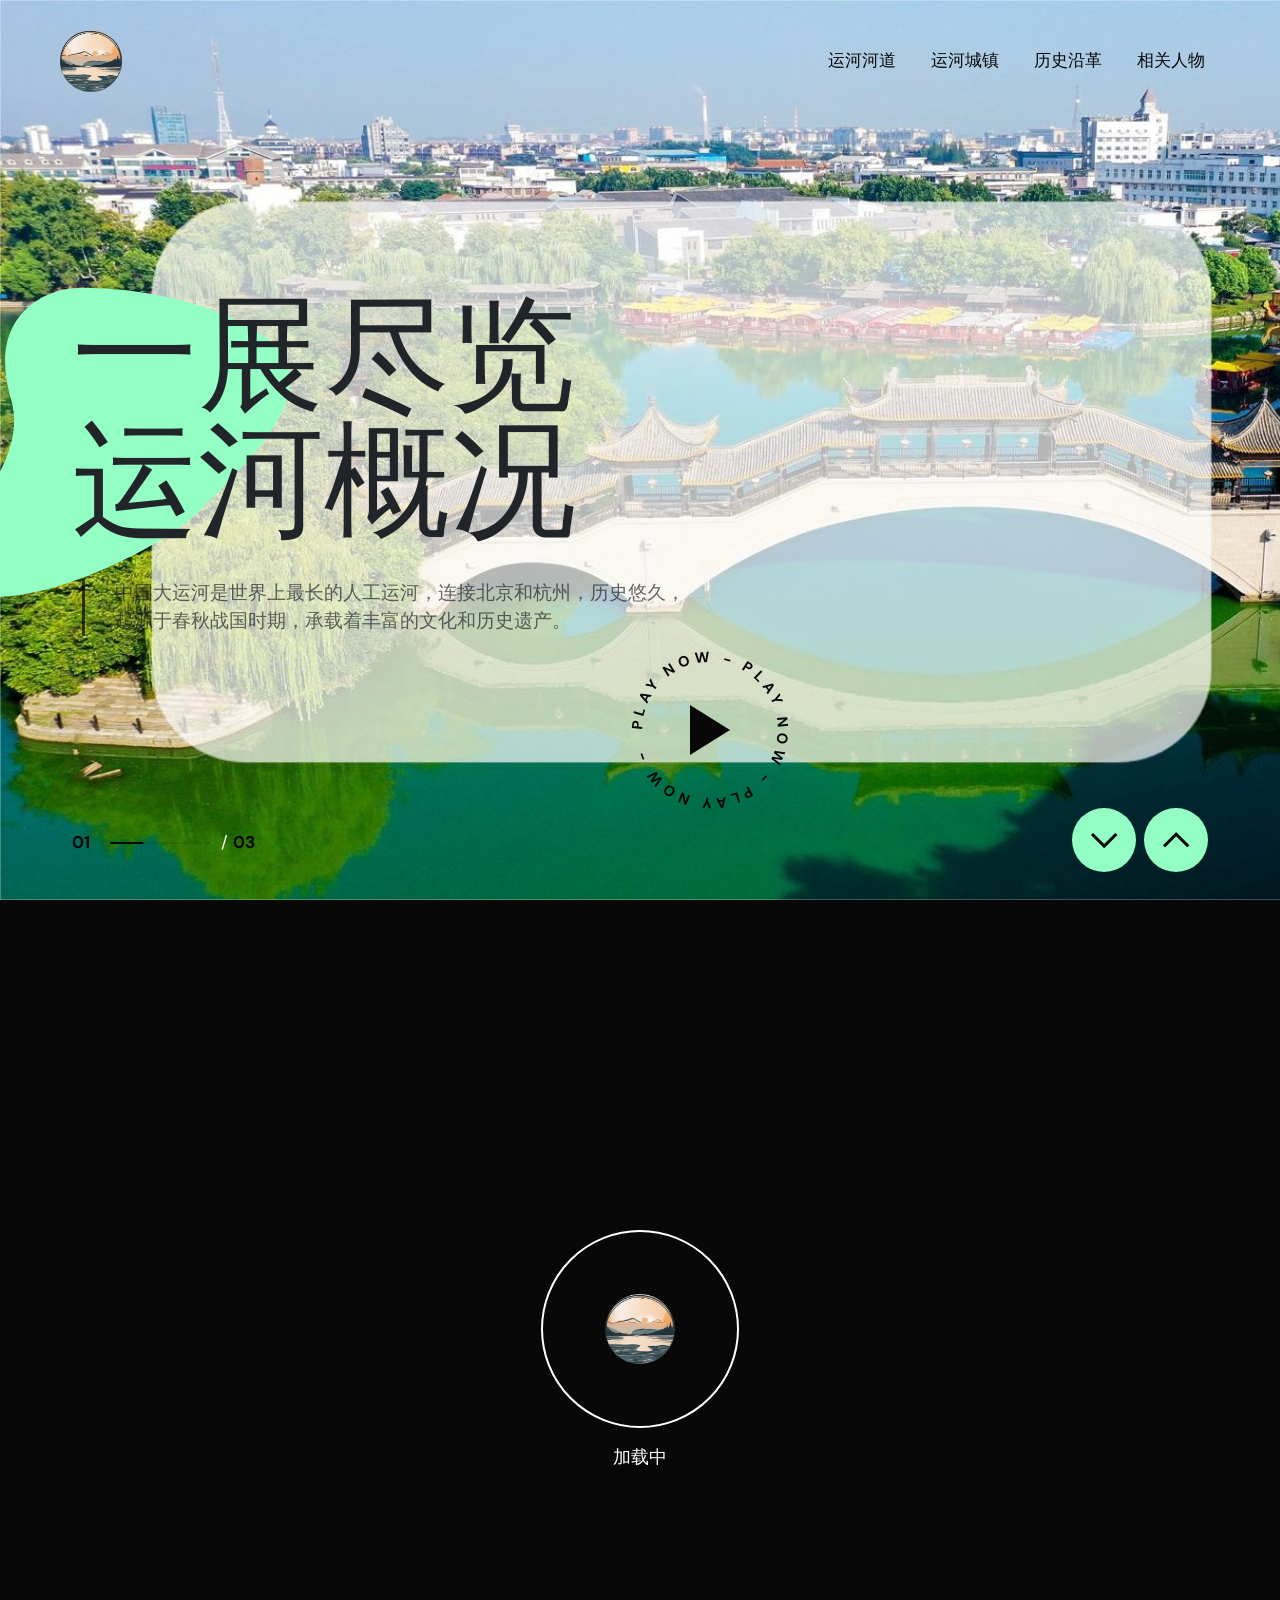
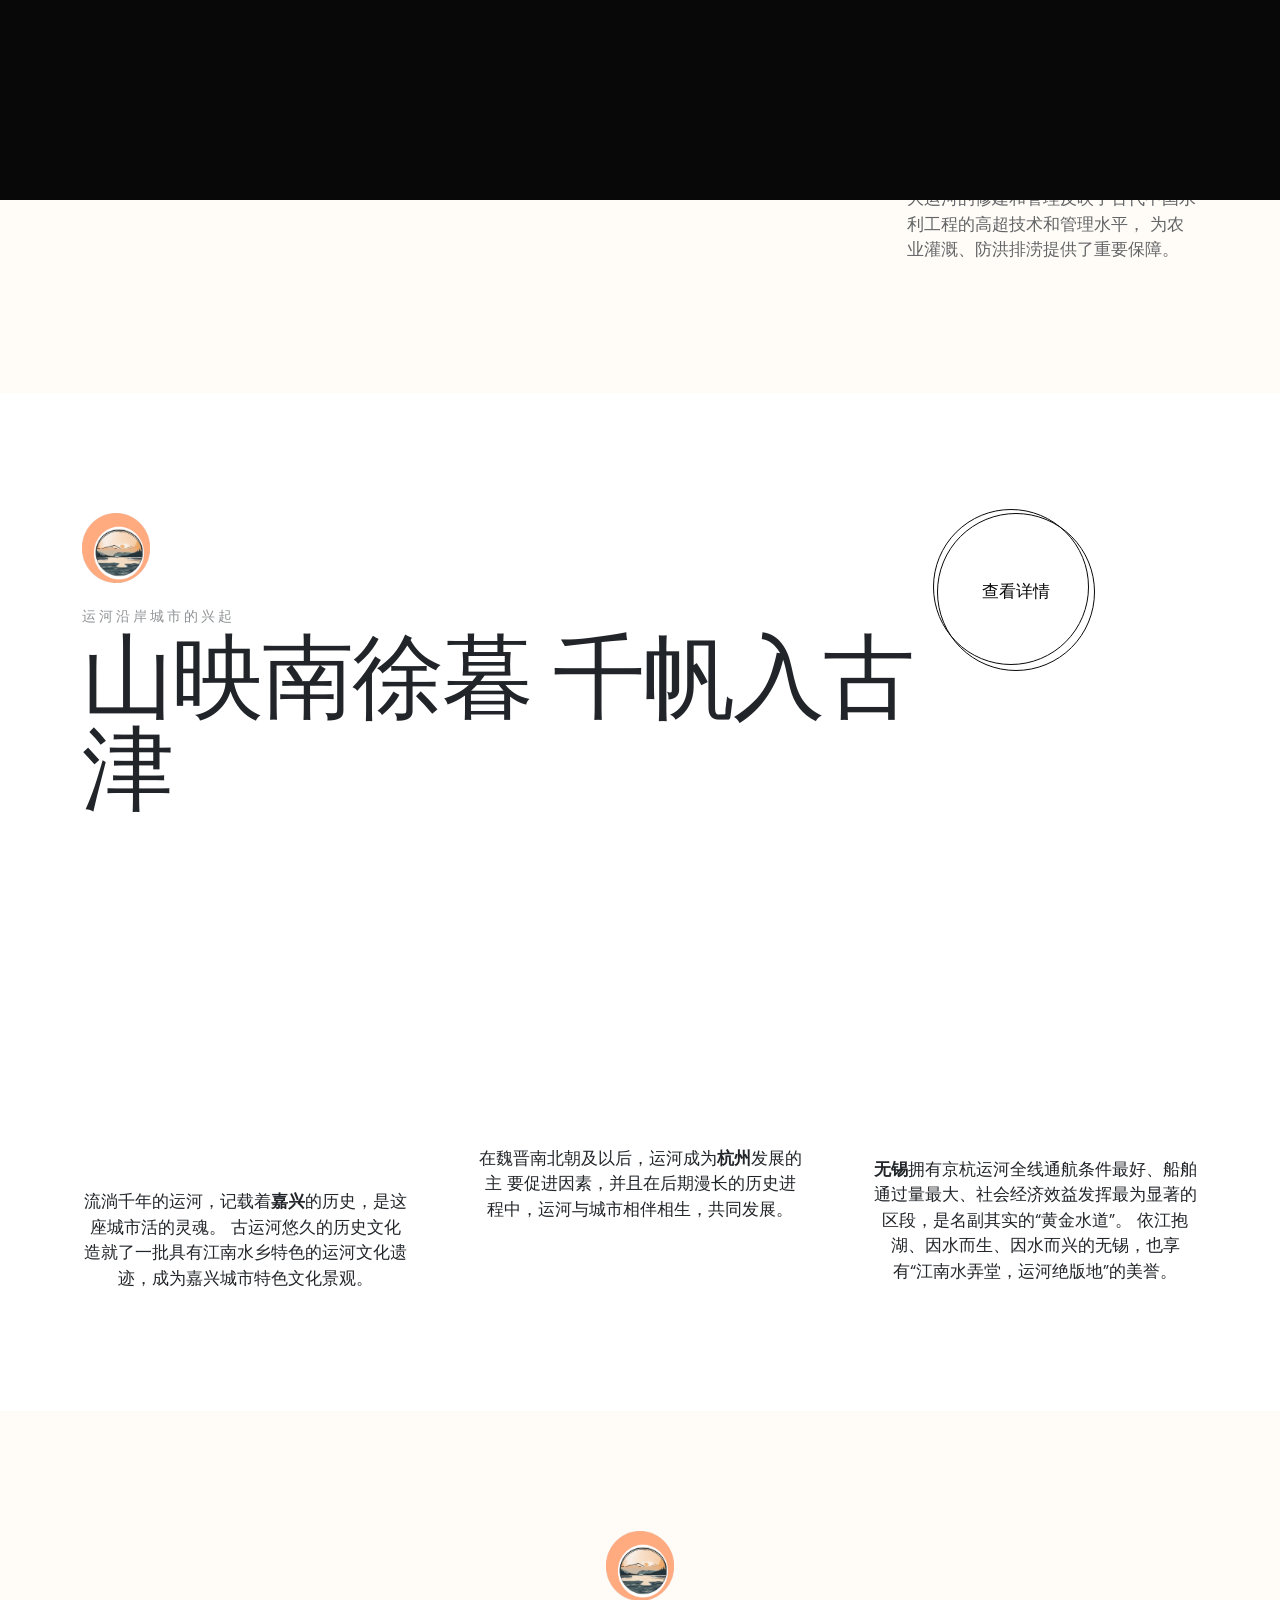
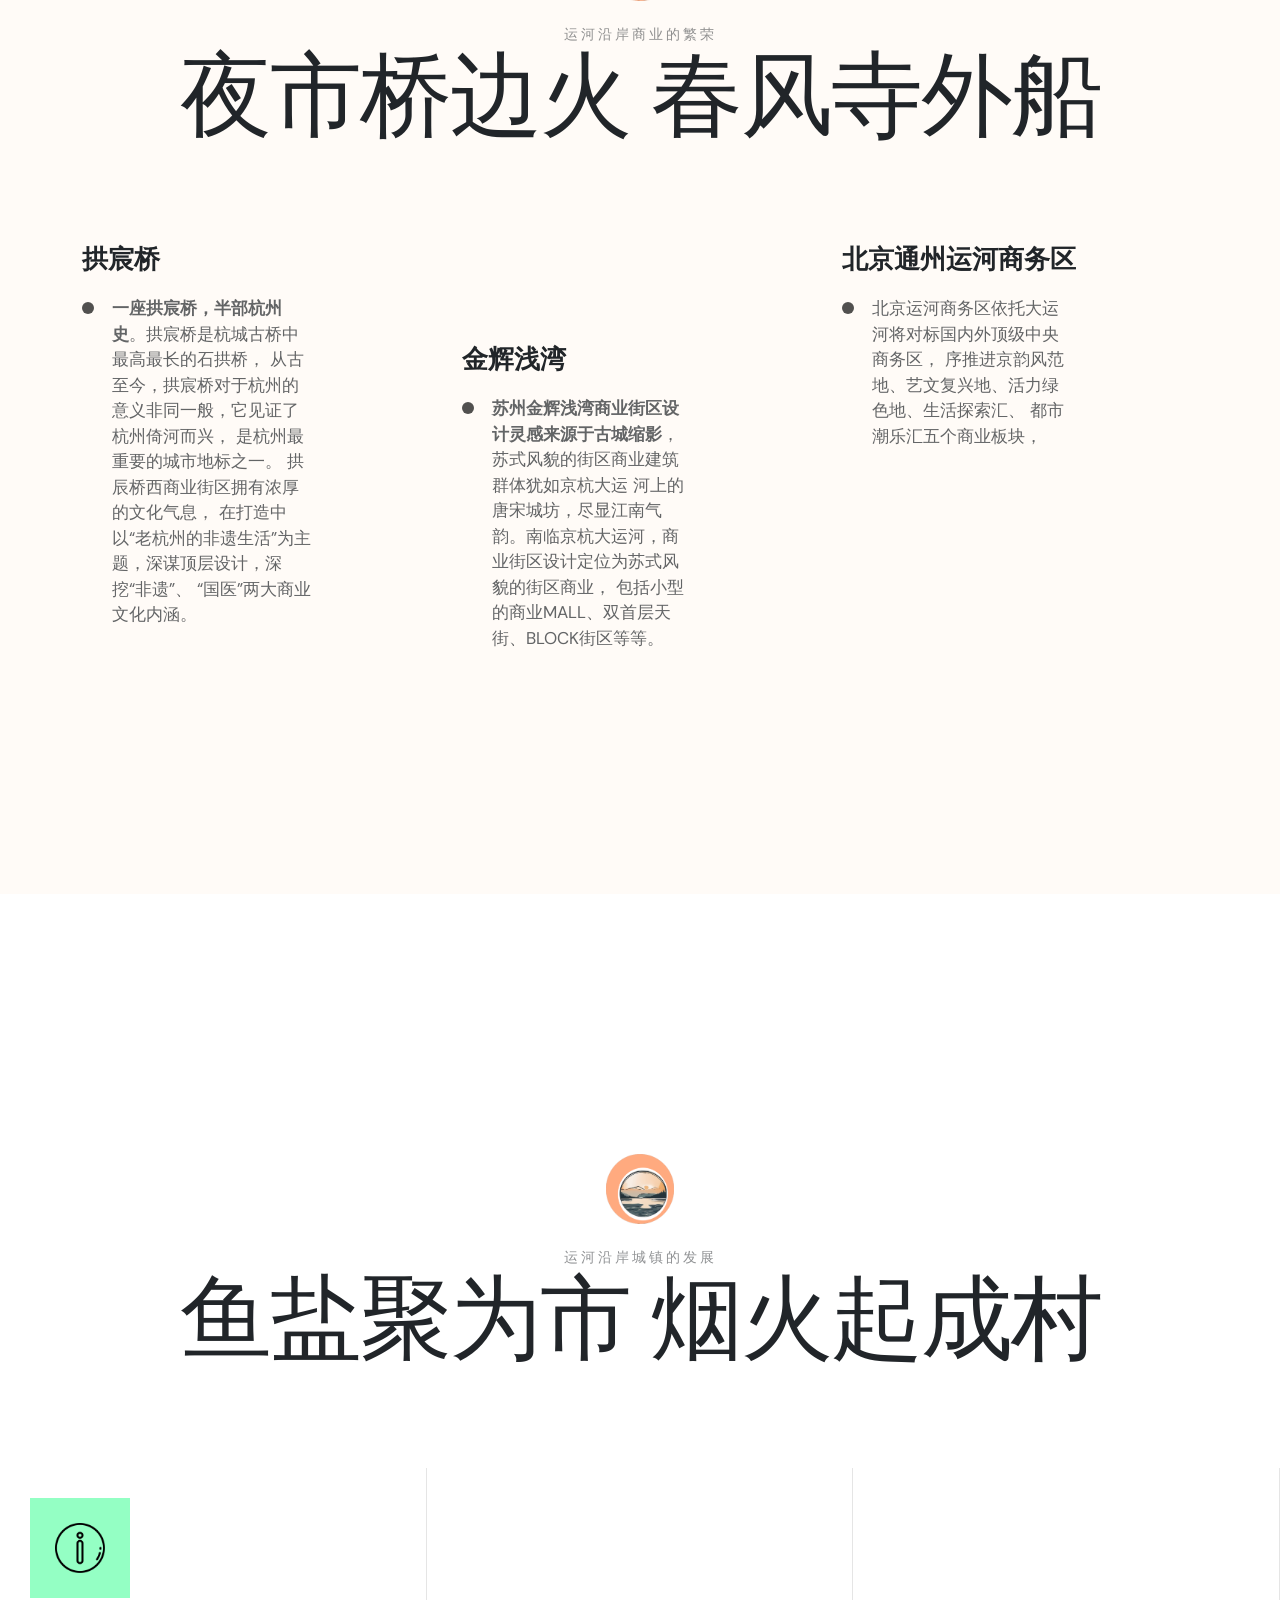
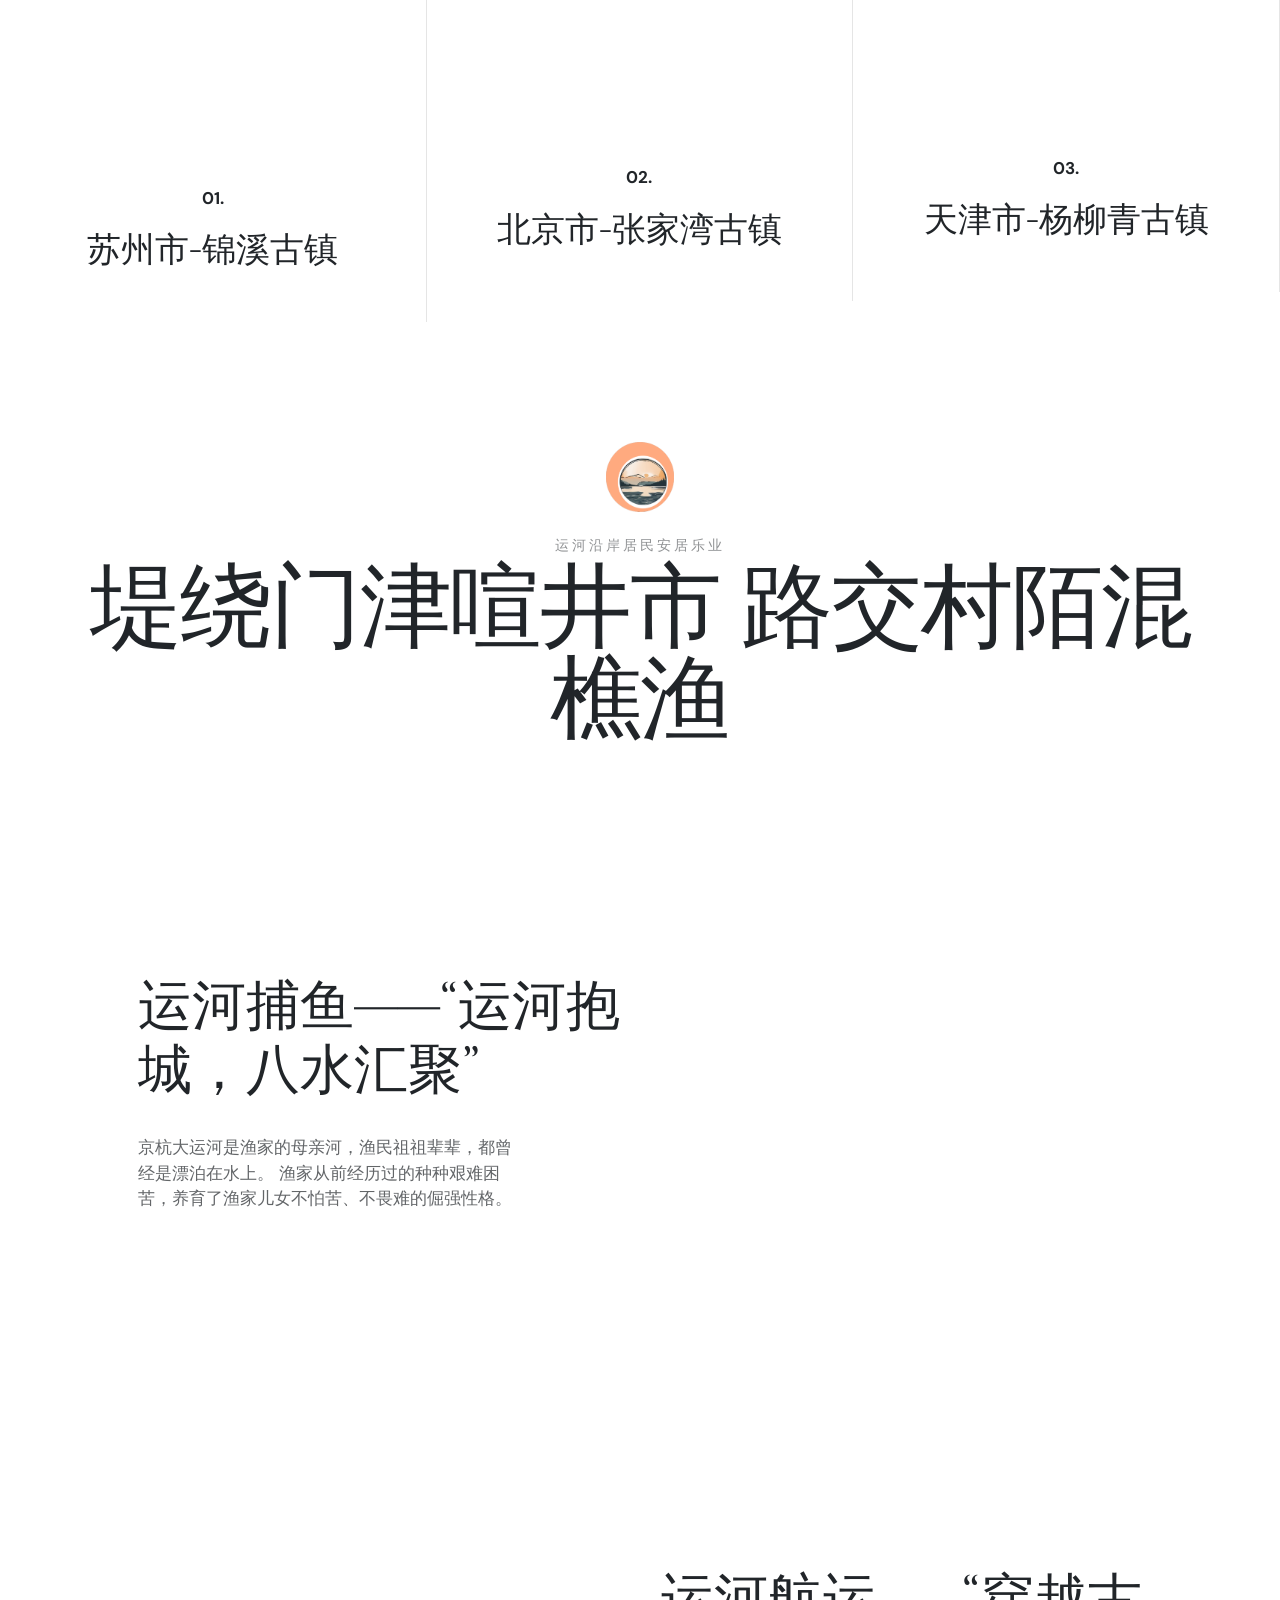
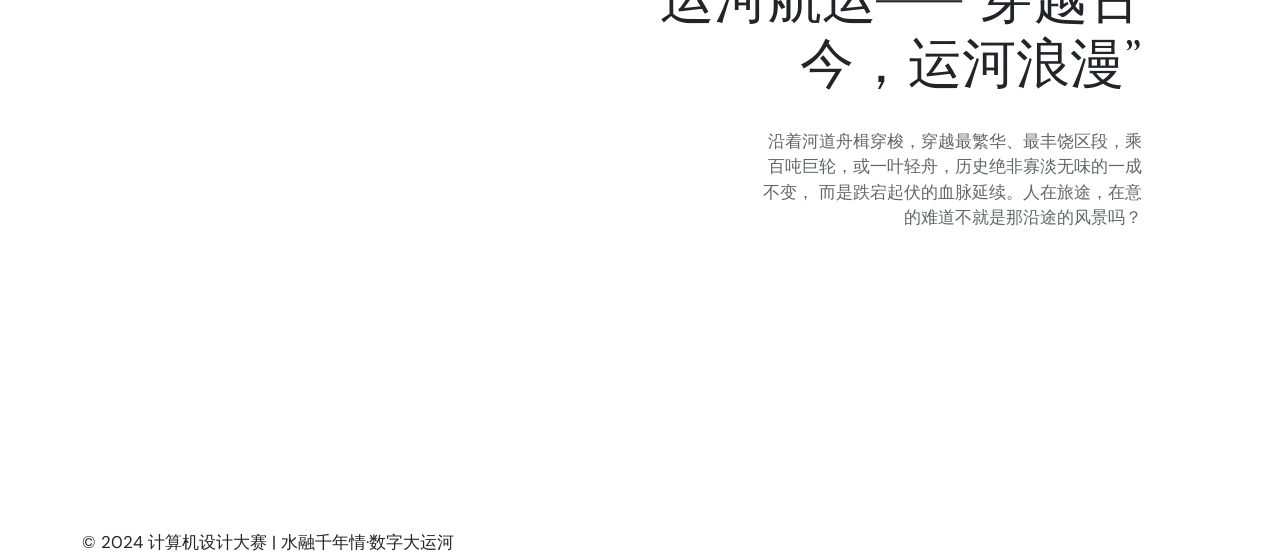
==== commit 620c375b: "第一页-第三页基础版本完成" ====
--- a/index.html
+++ b/index.html
@@ -192,9 +192,8 @@
             <div class="container-fluid">
               <h1>一展尽览 <br>
                 运河概况 </h1>
-              <p>Explore hundreds of museums, galleries and 
-                historic <br>
-                places across the UK.</p>
+              <p>中国大运河是世界上最长的人工运河，连接北京和杭州，历史悠久， <br>
+                 起源于春秋战国时期，承载着丰富的文化和历史遗产。</p>
             </div>
             <!-- end container --> 
           </div>
@@ -203,8 +202,8 @@
             <div class="container-fluid">
               <h1>古往今来<br>
                 运河历史</h1>
-              <p>Your support is vital and helps the Museum to share <br>
-                the collection with the world.</p>
+              <p>中国大运河是中国古代重要的水利工程和交通枢纽， <br>
+                 见证了中国古代社会政治、经济和文化的发展演变。</p>
             </div>
             <!-- end container --> 
           </div>
@@ -213,8 +212,8 @@
             <div class="container-fluid">
               <h1>贯通融会<br>
                 运河智谱 </h1>
-              <p>Curator Peter Loovers explores the special relationship between<br>
-                Arctic Peoples and 'man's best friend'.</p>
+              <p>大运河贯穿古今，蕴含着中国古代水利工程和交通网络的发展，<br>
+                 以及对中国古代社会经济、文化交流和城市发展的历程。</p>
             </div>
             <!-- end container --> 
           </div>
@@ -262,27 +261,27 @@
                 <li>
                   <figure> <img src="images/icon01.png" alt="Image"> </figure>
                   <div class="content">
-                    <h5>Opening times</h5>
-                    <p>From 27 August<br>
-                      Thursday – Sunday: 11.00-19.00</p>
+                    <h5>重要的交通要道</h5>
+                    <p>作为古代中国南北重要的水路交通干线，大运河极大地促进了商品和文化的交流
+                      ，加速了经济发展和社会繁荣。</p>
                   </div>
                   <!-- end content --> 
                 </li>
                 <li>
                   <figure> <img src="images/icon02.png" alt="Image"> </figure>
                   <div class="content">
-                    <h5>Book Online</h5>
-                    <p>Some exhibitions and events carry <br>
-                      a separate charge</p>
-                    <a href="#">Join Now and Book Online</a> </div>
+                    <h5>璀璨的文化明珠</h5>
+                    <p>大运河沿线散布着丰富的历史文化遗产，如古代城市、古桥、
+                      古运河码头等，是中国古代文明和城市发展的重要见证。</p>
+                  </div>
                   <!-- end content --> 
                 </li>
                 <li>
                   <figure> <img src="images/icon03.png" alt="Image"> </figure>
                   <div class="content">
-                    <h5>Where You Visit</h5>
-                    <p>Cromwell New Street Road<br>
-                      London, SW7 2RL</p>
+                    <h5>伟大的水利工程</h5>
+                    <p>大运河的修建和管理反映了古代中国水利工程的高超技术和管理水平，
+                      为农业灌溉、防洪排涝提供了重要保障。</p>
                   </div>
                   <!-- end content --> 
                 </li>
@@ -309,8 +308,7 @@
             <!-- end section-title --> 
           </div>
           <!-- end col-9 -->
-          <div class="col-lg-3"> <a href="#" class="circle-button">BOOK AN <br>
-            EVENT</a> </div>
+          <div class="col-lg-3"> <a href="canal_towns.html" class="circle-button">查看详情 <br></a> </div>
           <!-- end col-3 --> 
         </div>
         <!-- end row -->
@@ -318,33 +316,25 @@
           <div class="col-lg-4 col-md-6">
             <div class="exhibition-box" data-scroll data-scroll-speed="-1" >
               <figure> <a href="#"><img src="images/event01.jpg" alt="Image" class="img"></a>
-                <div class="info">
-                  <figure class="i"><img src="images/icon-info.png" alt="Image"></figure>
-                  <span>50% off exhibitions</span> </div>
+              </figure>
+              <div class="content-box">
+                <h4></h4>
+                <p> 流淌千年的运河，记载着<span style="font-weight: bold; display: inline;">嘉兴</span>的历史，是这座城市活的灵魂。
+                  古运河悠久的历史文化造就了一批具有江南水乡特色的运河文化遗迹，成为嘉兴城市特色文化景观。 </p>
+              </div>
+              <!-- end content-box --> 
+            </div>
+            <!-- end exhibition-box --> 
+          </div>
+          <!-- end col-4 -->
+          <div class="col-lg-4 col-md-6">
+            <div class="exhibition-box" data-scroll data-scroll-speed="1">
+              <figure> <a href="#"><img src="images/event02.jpg" alt="Image" class="img"></a>
                 <!-- end info --> 
               </figure>
               <div class="content-box">
-                <h4><a href="#">Artemisia Gentileschi
-                  talk with Maria</a></h4>
-                <p> 15 August – 31 October 2020 </p>
-              </div>
-              <!-- end content-box --> 
-            </div>
-            <!-- end exhibition-box --> 
-          </div>
-          <!-- end col-4 -->
-          <div class="col-lg-4 col-md-6">
-            <div class="exhibition-box" data-scroll data-scroll-speed="1">
-              <figure> <a href="#"><img src="images/event02.jpg" alt="Image" class="img"></a>
-                <div class="info">
-                  <figure class="i"><img src="images/icon-info.png" alt="Image"></figure>
-                  <span>50% off exhibitions</span> </div>
-                <!-- end info --> 
-              </figure>
-              <div class="content-box">
-                <h4><a href="#">Arctic culture and 
-                  climate Exhibition</a></h4>
-                <p> 22 Oct 2020 - 21 Feb 2021</p>
+                <p>在魏晋南北朝及以后，运河成为<span style="font-weight: bold; display: inline;">杭州</span>发展的主
+                  要促进因素，并且在后期漫长的历史进程中，运河与城市相伴相生，共同发展。</p>
               </div>
               <!-- end content-box --> 
             </div>
@@ -353,22 +343,15 @@
           <div class="col-lg-4 col-md-6">
             <div class="exhibition-box" data-scroll data-scroll-speed="-0.5" >
               <figure> <a href="#"><img src="images/event03.jpg" alt="Image" class="img"></a>
-                <div class="info">
-                  <figure class="i"><img src="images/icon-info.png" alt="Image"></figure>
-                  <span>50% off exhibitions</span> </div>
-                <!-- end info --> 
               </figure>
               <div class="content-box">
-                <h4><a href="#">Thomas Becket murder and
-                  the making of a saint</a></h4>
-                <p> 22 Apr 2021 - 22 Aug 2021</p>
+                <p> <span style="font-weight: bold; display: inline;">无锡</span>拥有京杭运河全线通航条件最好、船舶通过量最大、社会经济效益发挥最为显著的区段，是名副其实的“黄金水道”。
+                  依江抱湖、因水而生、因水而兴的无锡，也享有“江南水弄堂，运河绝版地”的美誉。</p>
               </div>
               <!-- end content-box --> 
             </div>
             <!-- end exhibition-box --></div>
-          <!-- end col-4 -->
-          <div class="col-12 text-center"> <a href="#" class="custom-button">VIEW ALL UPCOMING EVENTS</a> </div>
-          <!-- end col-12 --> 
+  
         </div>
         <!-- end row --> 
       </div>
@@ -389,39 +372,32 @@
           <!-- end col-12 -->
           <div class="col-lg-4 col-md-6">
             <div class="text-content" data-scroll data-scroll-speed="-1">
-              <h6>The challenge</h6>
-              <p>In the 1980s, “the UK’s national 
-                museums faced political pressure 
-                from the <strong>Conservative</strong> government 
-                to charge for admission, to make 
-                them less dependent on 
-                government funding".</p>
+              <h6>拱宸桥</h6>
+              <p><span style="font-weight: bold; display: inline;">一座拱宸桥，半部杭州史</span>。拱宸桥是杭城古桥中最高最长的石拱桥，
+                从古至今，拱宸桥对于杭州的意义非同一般，它见证了杭州倚河而兴，
+                是杭州最重要的城市地标之一。 拱辰桥西商业街区拥有浓厚的文化气息，
+                在打造中以“老杭州的非遗生活”为主题，深谋顶层设计，深挖“非遗”、
+                “国医”两大商业文化内涵。</p>
             </div>
             <!-- end text-content --> 
           </div>
           <!-- end col-4 -->
           <div class="col-lg-4 col-md-6">
             <div class="text-content" data-scroll data-scroll-speed="0.5">
-              <h6>The initiative</h6>
-              <p>In 1997, the new Labour government 
-                made a commitment to reinstate 
-                free entry for <strong>national</strong> museums in 
-                order to have a more diverse range 
-                of visitors. “Following a campaign 
-                led by the museums themselves, </p>
+              <h6>金辉浅湾</h6>
+              <p><span style="font-weight: bold; display: inline;">苏州金辉浅湾商业街区设计灵感来源于古城缩影</span>，苏式风貌的街区商业建筑群体犹如京杭大运
+                河上的唐宋城坊，尽显江南气韵。南临京杭大运河，商业街区设计定位为苏式风貌的街区商业，
+                包括小型的商业MALL、双首层天街、BLOCK街区等等。 </p>
             </div>
             <!-- end text-content --> 
           </div>
           <!-- end col-4 -->
           <div class="col-lg-4 col-md-6">
             <div class="text-content" data-scroll data-scroll-speed="1">
-              <h6>The impact</h6>
-              <p>The national museums which 
-                dropped charges all saw <strong>substantial</strong> increases to their 
-                visitor numbers, an average of 
-                70 percent. In the first year after 
-                free admission was introduced
-                visitor figures.</p>
+              <h6>北京通州运河商务区</h6>
+              <p><span style="font-weight: bold; display: inline;"></span>北京运河商务区依托大运河将对标国内外顶级中央商务区</span>，
+                序推进京韵风范地、艺文复兴地、活力绿色地、生活探索汇、
+                都市潮乐汇五个商业板块，</p>
             </div>
             <!-- end text-content --> 
           </div>
@@ -504,12 +480,12 @@
               <figure class="icon"> <img src="images/icon04.png" alt="Image"> </figure>
               <figure class="content-image"> <img src="images/image04.jpg" alt="Image"> </figure>
               <div class="content-box"> <b>01.</b>
-                <h4>Check What's Open</h4>
+                <h4>苏州市-锦溪古镇</h4>
                 <div class="expand">
-                  <p>Your safety is our first priority. Entry to the 
-                    National Maritime Museum is still free, but to 
-                    help us ensure social distancing.</p>
-                  <a href="#" class="custom-link">Learn More</a> </div>
+                  <p>水乡江南从不缺古镇，例如绍兴、乌镇、西塘、同里。比起这些名声大噪的江南古镇，
+                    在苏州昆山还有一座蕴积了两千多年历史文化的锦溪古镇。她偏安一隅，保留着原始的
+                    水乡神韵，就连沈从文也要喻她为“睡梦中的少女”。
+                  </p></div>
                 <!-- end expand --> 
               </div>
               <!-- end content-box --> 
@@ -519,13 +495,12 @@
           <!-- end col-4 -->
           <div class="col-lg-4">
             <div class="image-icon-box" data-scroll data-scroll-speed="0.5">
-              <figure class="icon"> <img src="images/icon05.png" alt="Image"> </figure>
               <figure class="content-image"> <img src="images/image05.jpg" alt="Image"> </figure>
               <div class="content-box"> <b>02.</b>
-                <h4>Booking Online</h4>
+                <h4>北京市-张家湾古镇</h4>
                 <div class="expand">
-                  <p>Exhibition curator Venetia Porter presents this new exhibition of works by artists from Iran to Morocco drawn from the Museum collection.</p>
-                  <a href="#" class="custom-link">Learn More</a> </div>
+                  <p>位于京杭大运河的北起点，始建于元代，已经在此矗立了千年。这里也曾有“古运河第一码头”之美誉。</p>
+                </div>
                 <!-- end expand --> 
               </div>
               <!-- end content-box --> 
@@ -534,13 +509,13 @@
           <!-- end col-4 -->
           <div class="col-lg-4">
             <div class="image-icon-box" data-scroll data-scroll-speed="1">
-              <figure class="icon"> <img src="images/icon06.png" alt="Image"> </figure>
               <figure class="content-image"> <img src="images/image06.jpg" alt="Image"> </figure>
               <div class="content-box"> <b>03.</b>
-                <h4>Keep Your Distance</h4>
+                <h4>天津市-杨柳青古镇
+                </h4>
                 <div class="expand">
-                  <p>Take a look at our past exhibitions and enjoy the articles, videos and photo galleries still available to view online.</p>
-                  <a href="#" class="custom-link">Learn More</a> </div>
+                  <p>作为京杭大运河上的标志性名镇，自明代建镇以来，杨柳青镇便成为中国北方民家艺术的集散地，
+                    杨柳青年画、杨柳青风筝和剪纸名扬海内外。</p>
                 <!-- end expand --> 
               </div>
               <!-- end content-box --> 
@@ -588,13 +563,11 @@
         <div class="row">
           <div class="col-12">
             <div class="recent-news">
-              <div class="content-box"> <small>Dec 26, 2020</small>
-                <h3>The Ultimate Guide To 
-                  Knots Practice Kit</h3>
-                <p>Learn to tie over 250 knots 
-                  with step-by-step instructions. 
-                  Supplied with 4...</p>
-                <a href="#" class="custom-link">Continue reading</a> </div>
+              <div class="content-box"> 
+                <h3>运河捕鱼——“运河抱城，八水汇聚”</h3>
+                <p>京杭大运河是渔家的母亲河，渔民祖祖辈辈，都曾经是漂泊在水上。
+                  渔家从前经历过的种种艰难困苦，养育了渔家儿女不怕苦、不畏难的倔强性格。</p>
+                 </div>
               <!-- end content-box -->
               <figure data-scroll data-scroll-speed="-1"><img src="images/recent-news01.jpg" alt="Image"></figure>
             </div>
@@ -603,13 +576,11 @@
           <!-- end col-8 -->
           <div class="col-12">
             <div class="recent-news">
-              <div class="content-box"><small>Dec 26, 2020</small>
-                <h3>The Ultimate Guide To 
-                  Knots Practice Kit</h3>
-                <p>Learn to tie over 250 knots 
-                  with step-by-step instructions. 
-                  Supplied with 4...</p>
-                <a href="#" class="custom-link">Continue reading</a> </div>
+              <div class="content-box">
+                <h3>运河航运——“穿越古今，运河浪漫”</h3>
+                <p>沿着河道舟楫穿梭，穿越最繁华、最丰饶区段，乘百吨巨轮，或一叶轻舟，历史绝非寡淡无味的一成不变，
+                  而是跌宕起伏的血脉延续。人在旅途，在意的难道不就是那沿途的风景吗？</p>
+                </div>
               <!-- end content-box -->
               <figure data-scroll data-scroll-speed="1"><img src="images/recent-news02.jpg" alt="Image"></figure>
             </div>
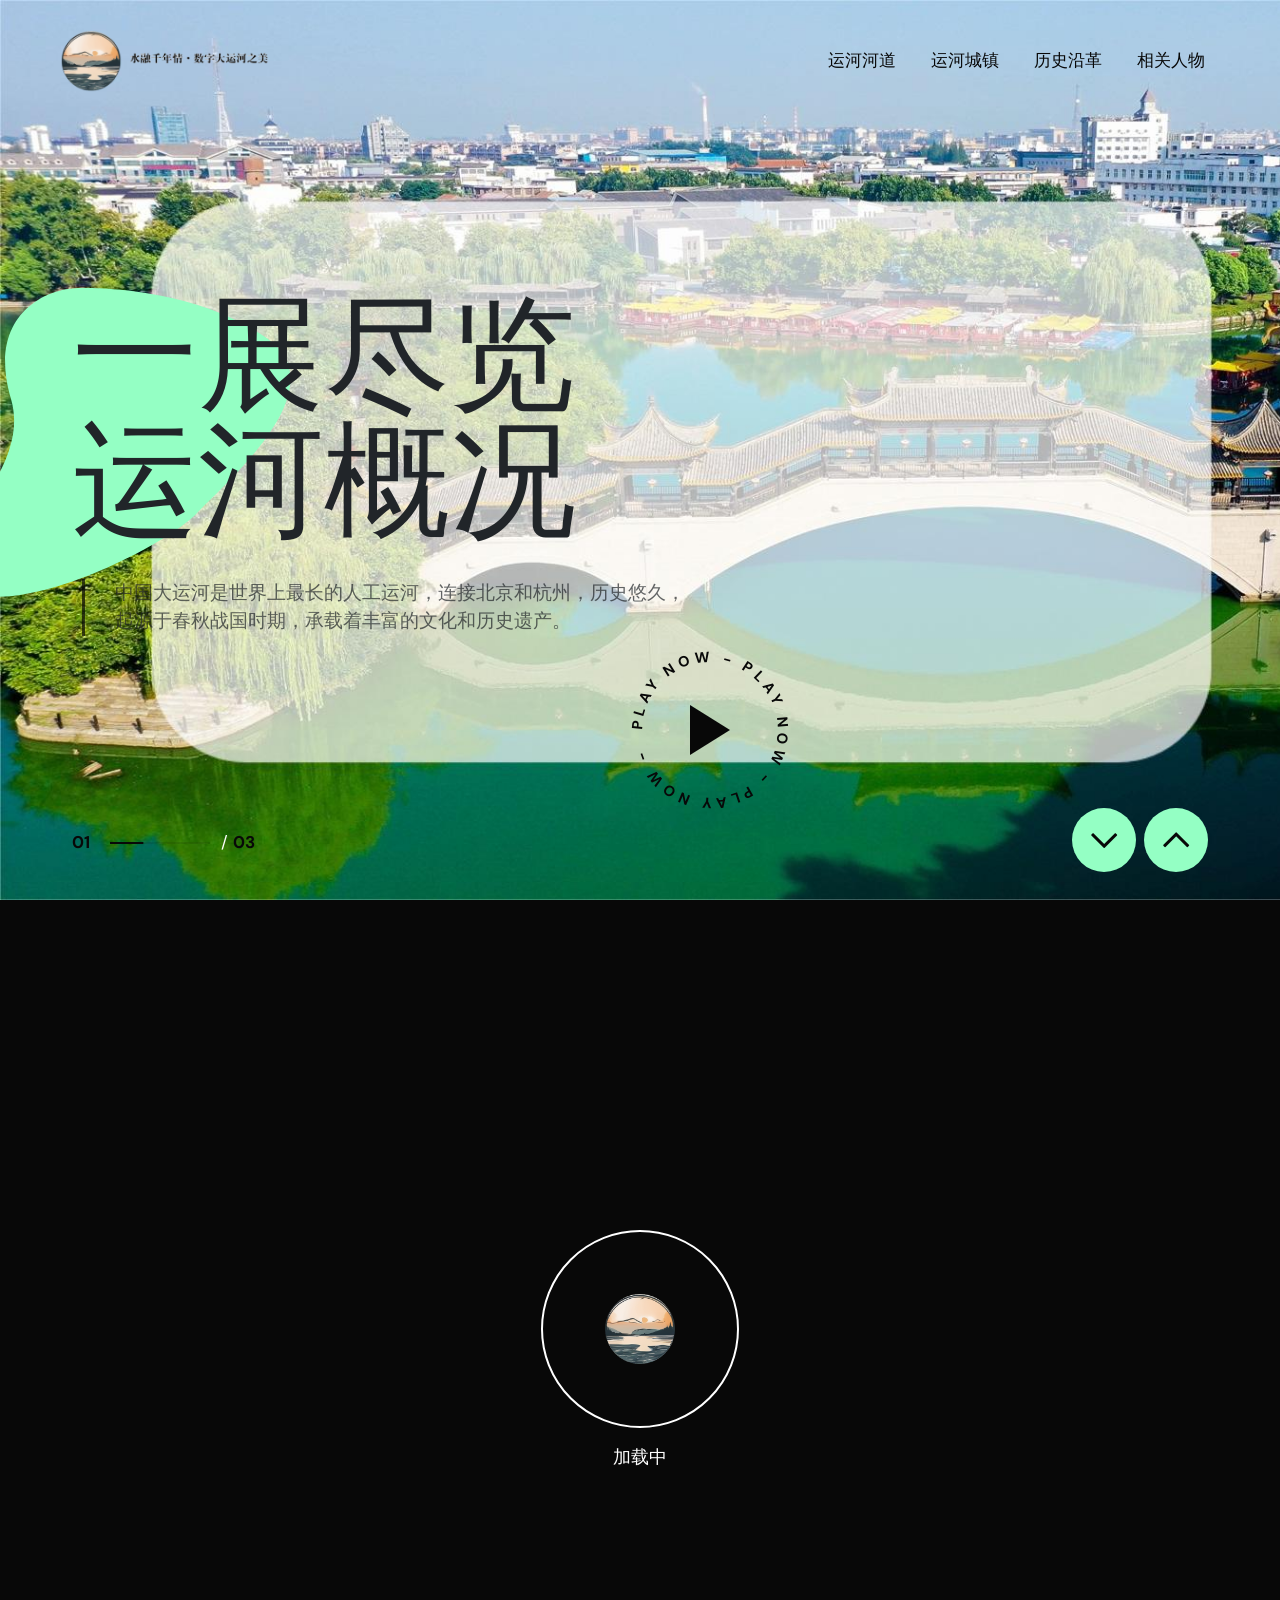
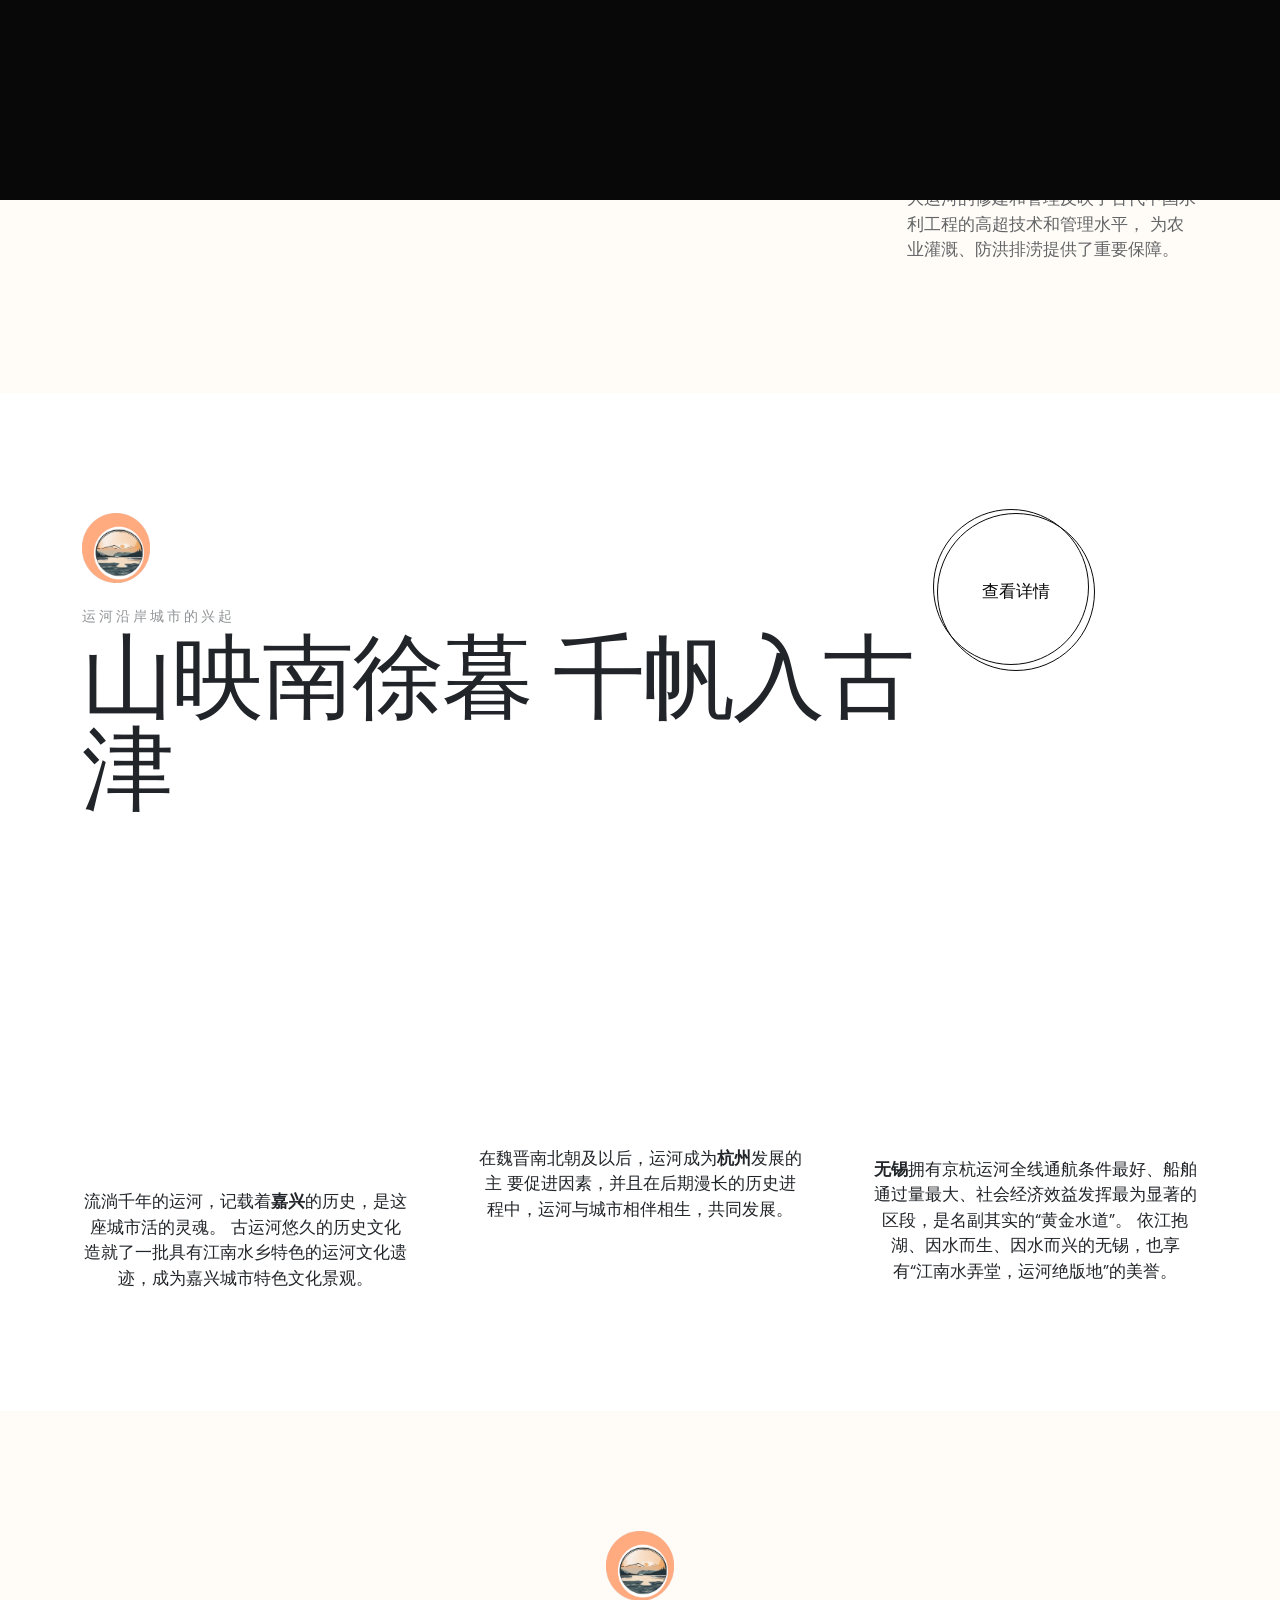
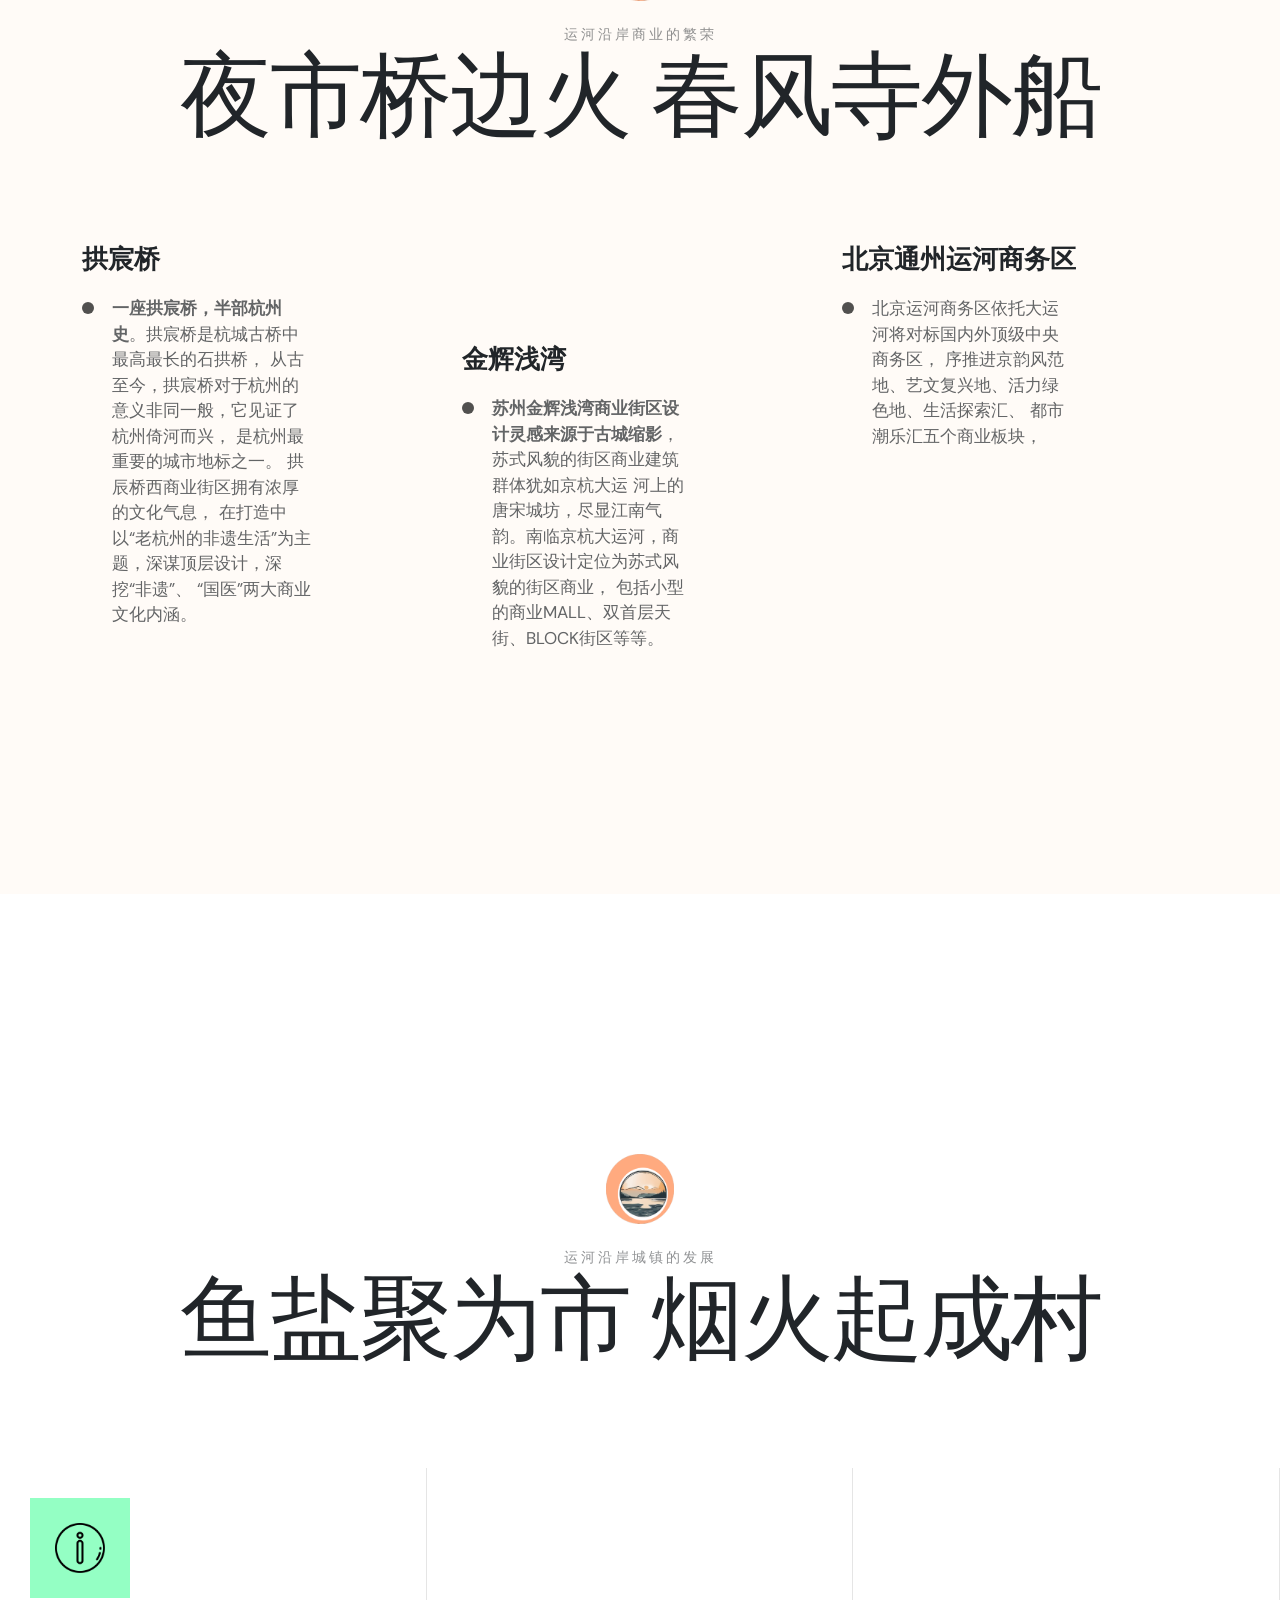
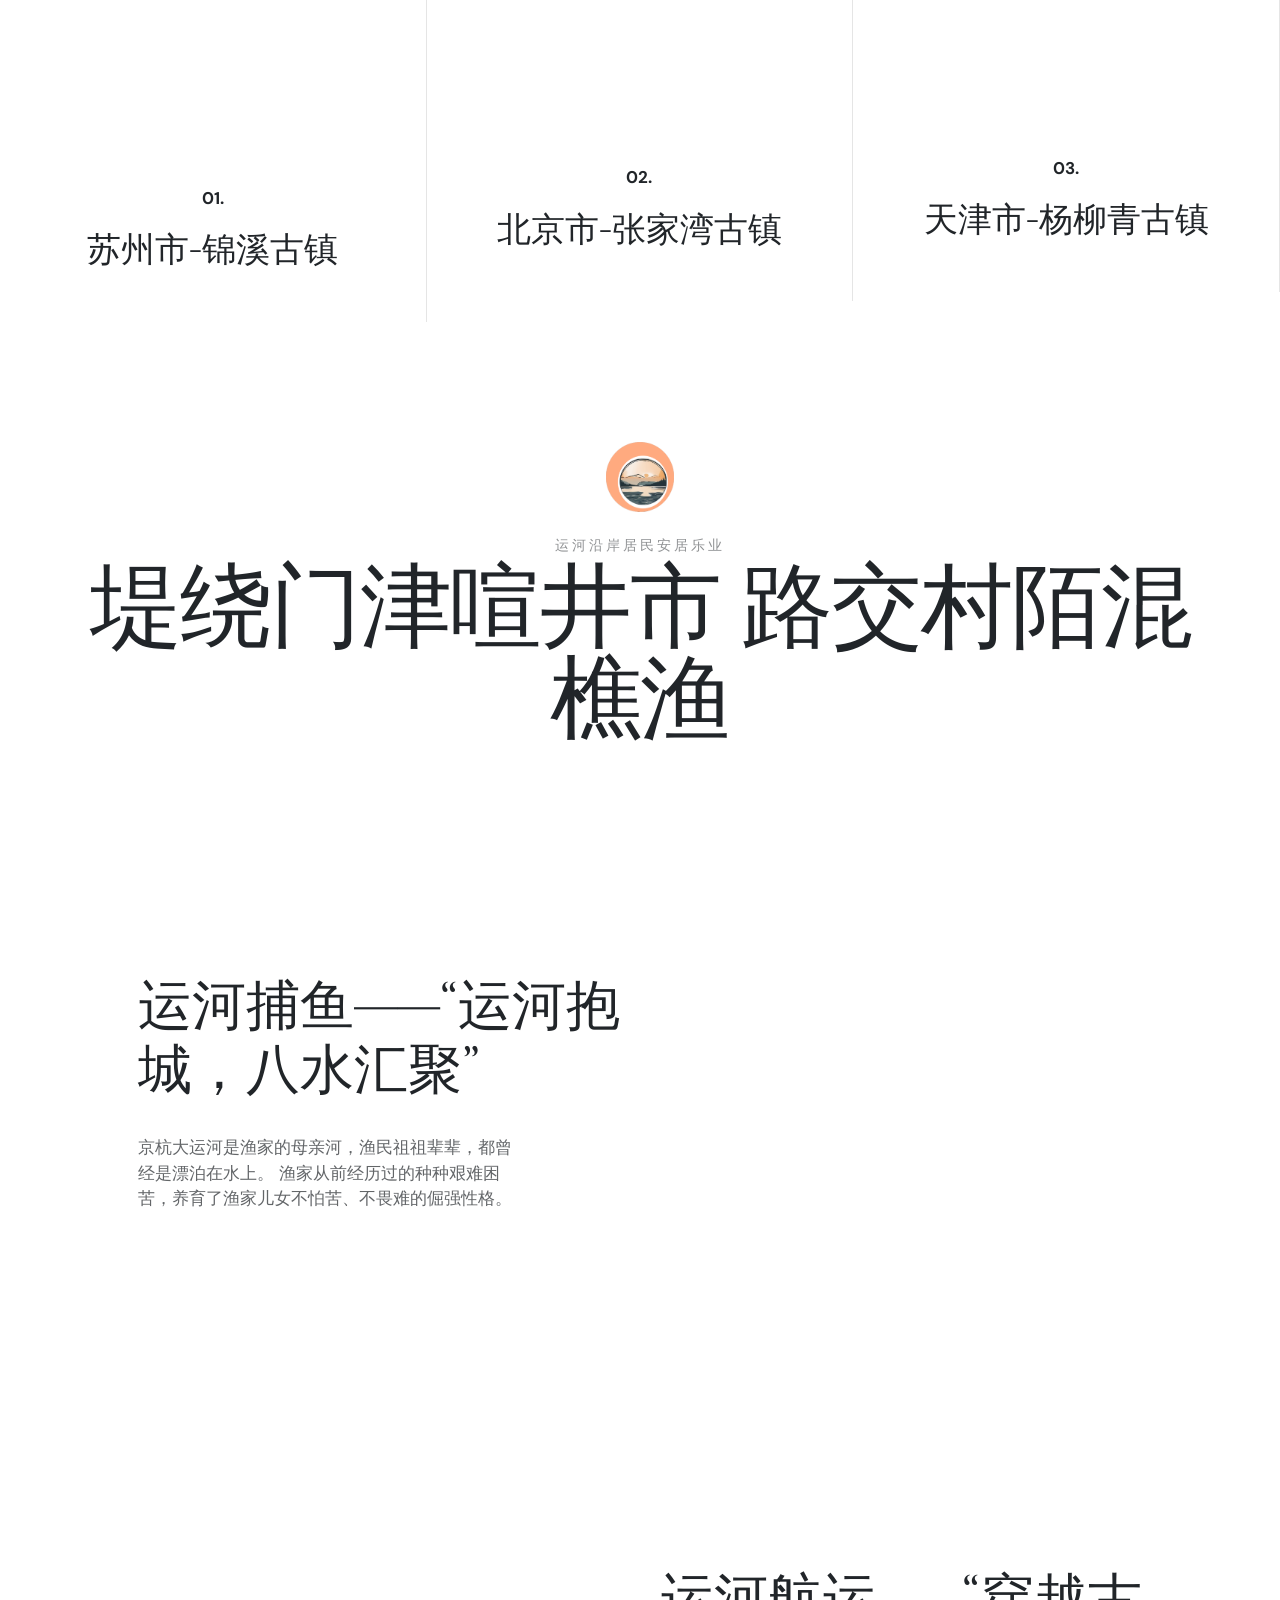
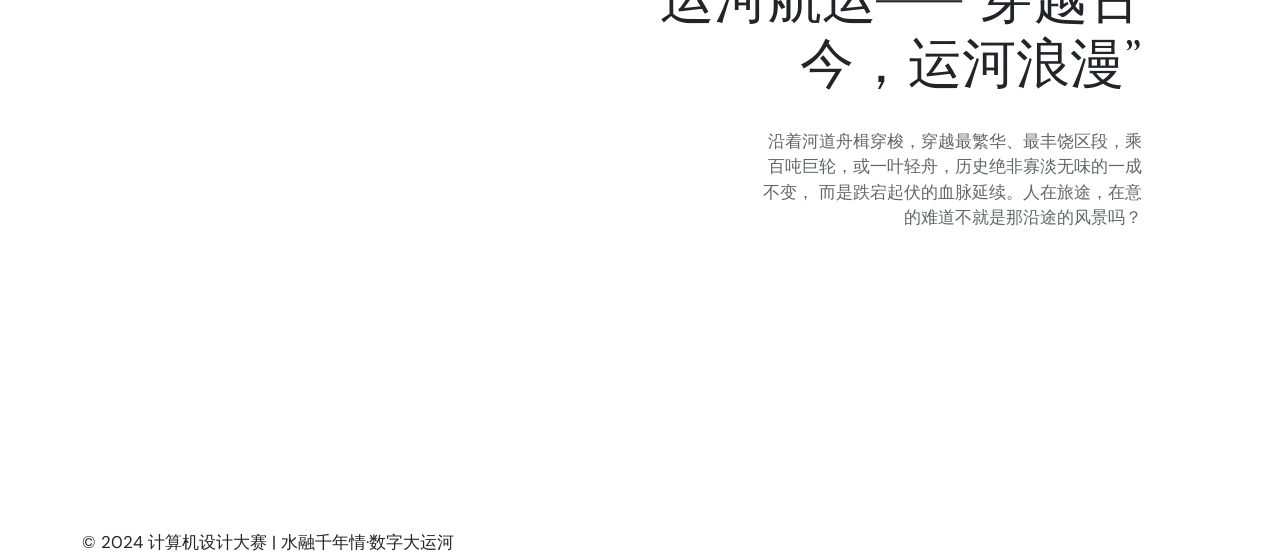
==== commit e66528db: "V0.1 完整版:河道 城镇 历史 人物" ====
--- a/index.html
+++ b/index.html
@@ -508,7 +508,7 @@
             <!-- end image-icon-box --> </div>
           <!-- end col-4 -->
           <div class="col-lg-4">
-            <div class="image-icon-box" data-scroll data-scroll-speed="1">
+            <div class="image-icon-box" data-scroll data-scroll-speed="1">  
               <figure class="content-image"> <img src="images/image06.jpg" alt="Image"> </figure>
               <div class="content-box"> <b>03.</b>
                 <h4>天津市-杨柳青古镇
@@ -525,24 +525,6 @@
         </div>
         <!-- end row --> 
       </div>
-      <!-- end container --> 
-    <!-- end content-section -->
-    <!-- <section class="content-section">
-      <div class="video-bg">
-        <video src="videos/video.mp4" loop autoplay playsinline muted></video>
-      </div> -->
-      <!-- end video-bg -->
-      <!-- <div class="container">
-        <div class="cta-box" data-scroll data-scroll-speed="-1">
-          <h6>JOIN TODAY AND ENJOY UNLIMITED</h6>
-          <h2>exhibitions, Members <br>
-            only and more</h2>
-          <a href="#" class="custom-button">BECOME A MEMBER</a> </div> -->
-        <!-- end cta-box --> 
-      <!-- </div> -->
-      <!-- end container --> 
-    <!-- </section> -->
-    <!-- end content-section -->
     <section class="content-section">
       <div class="container">
         <div class="row justify-content-center">
